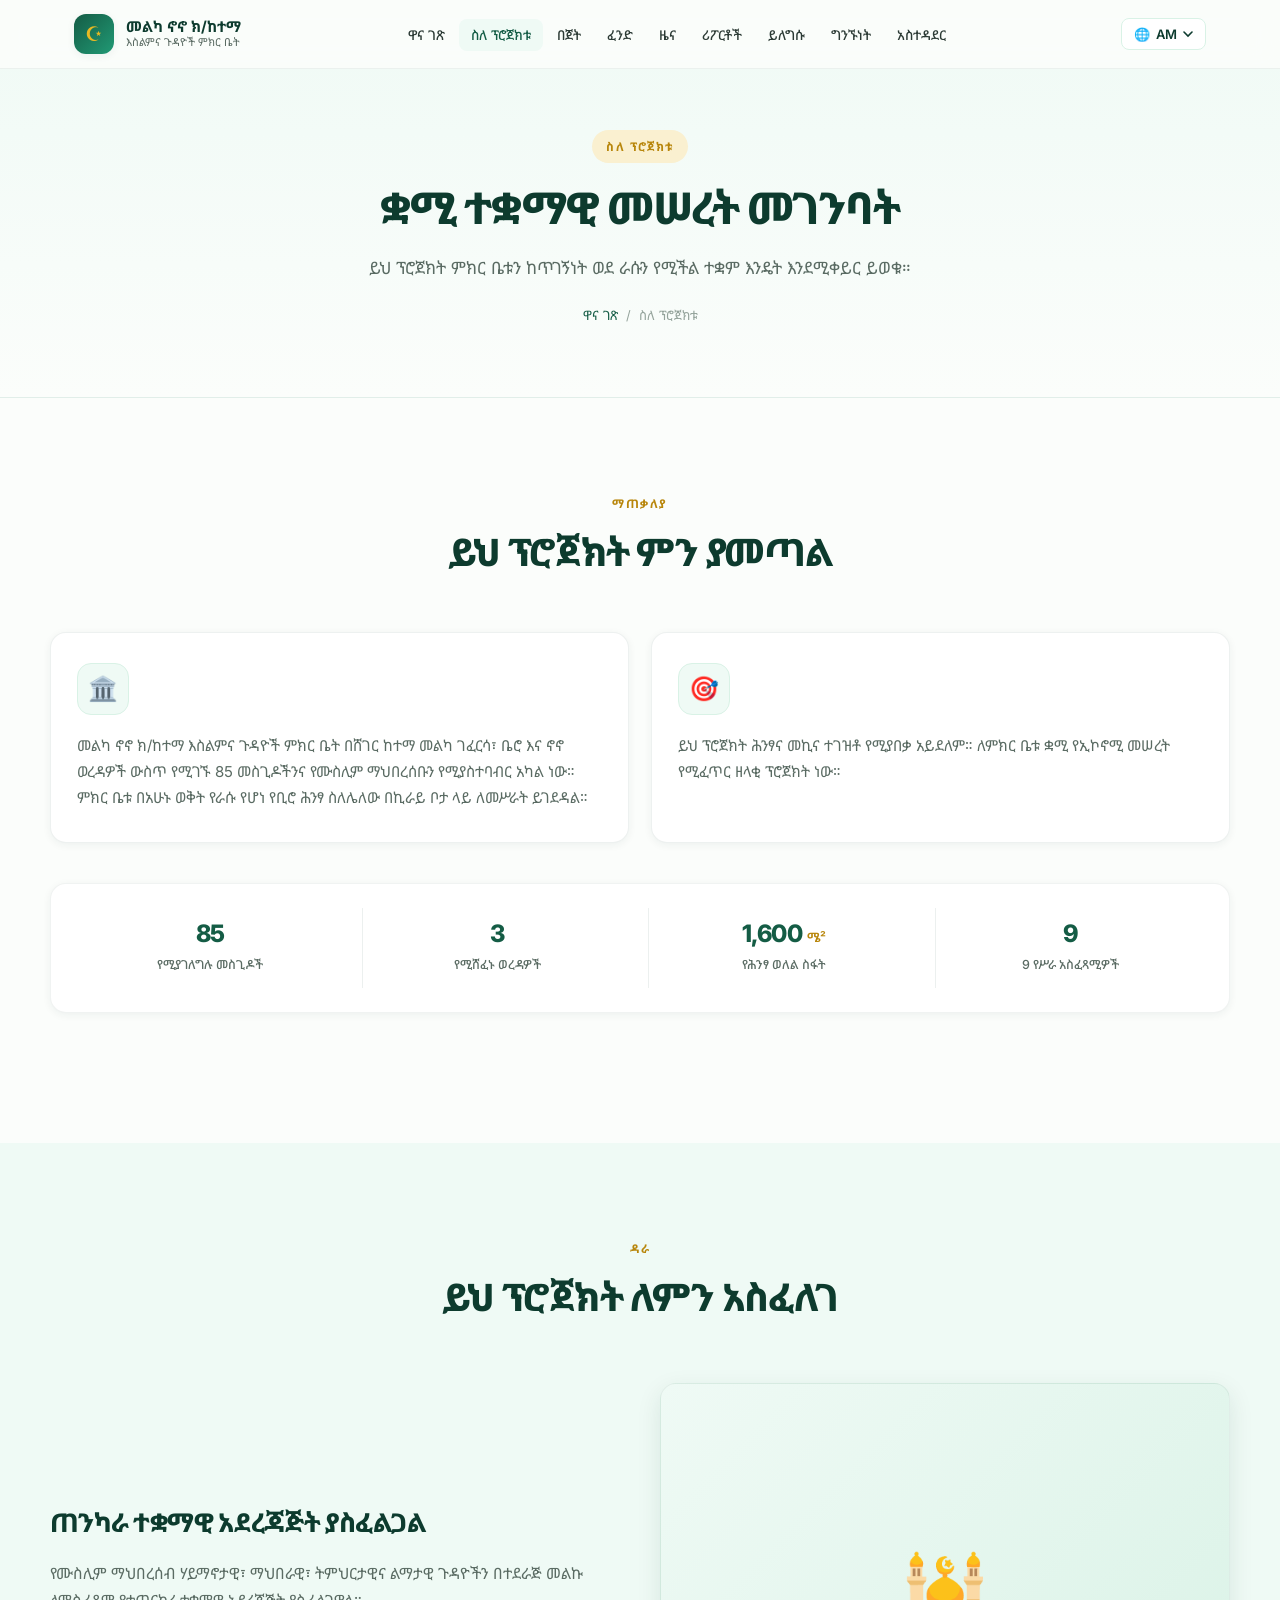
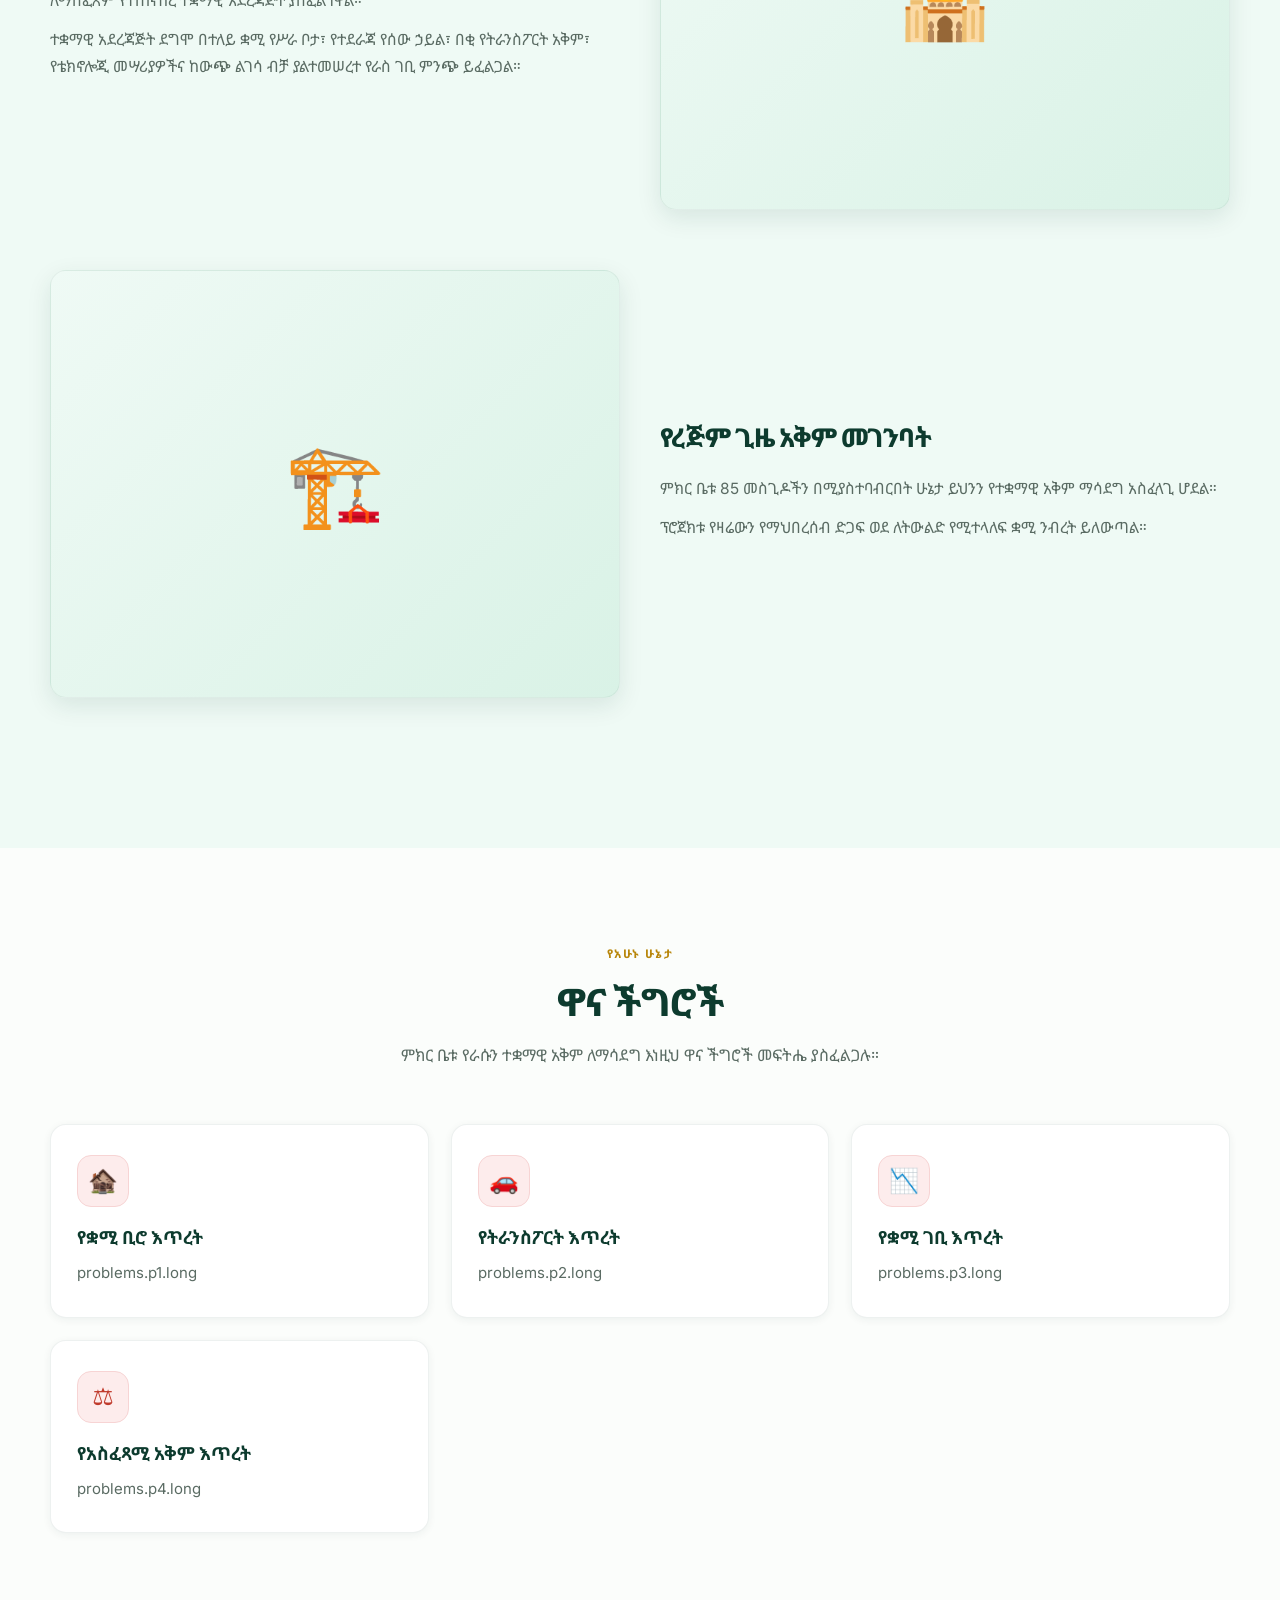
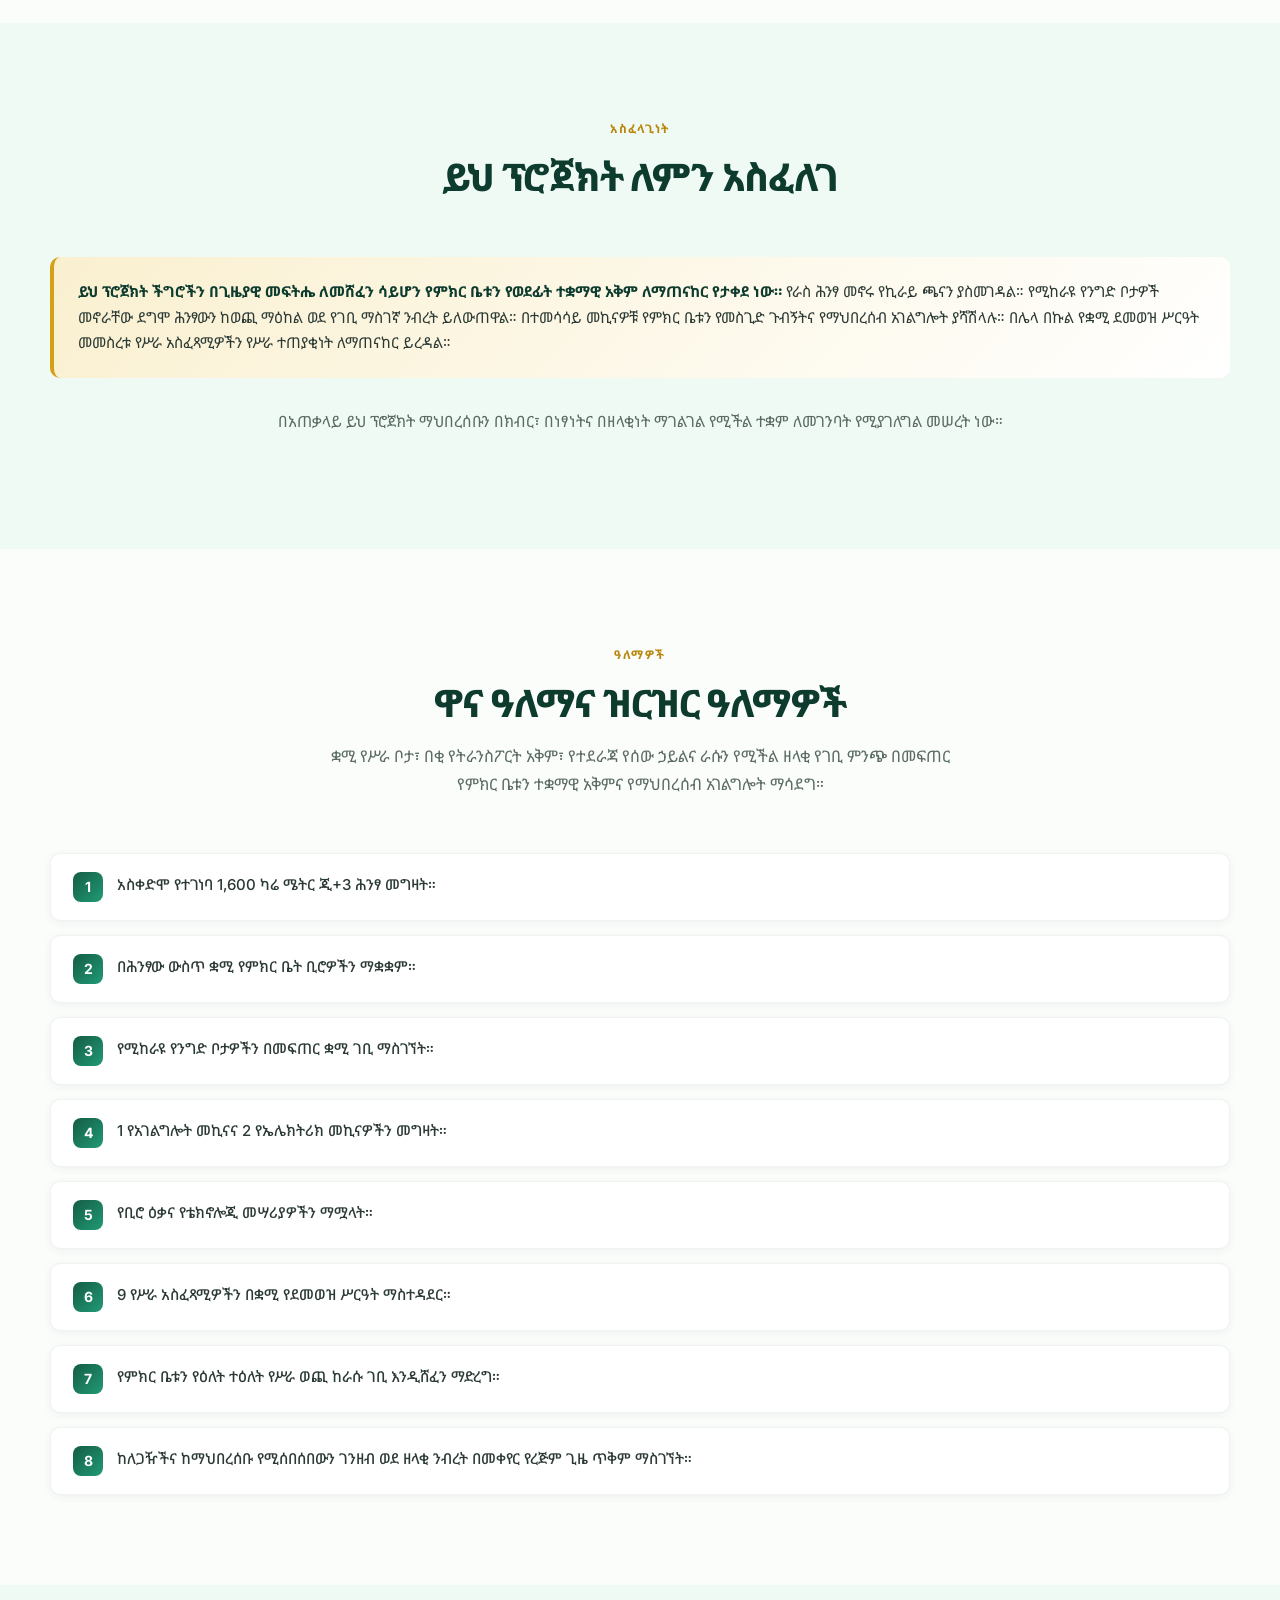
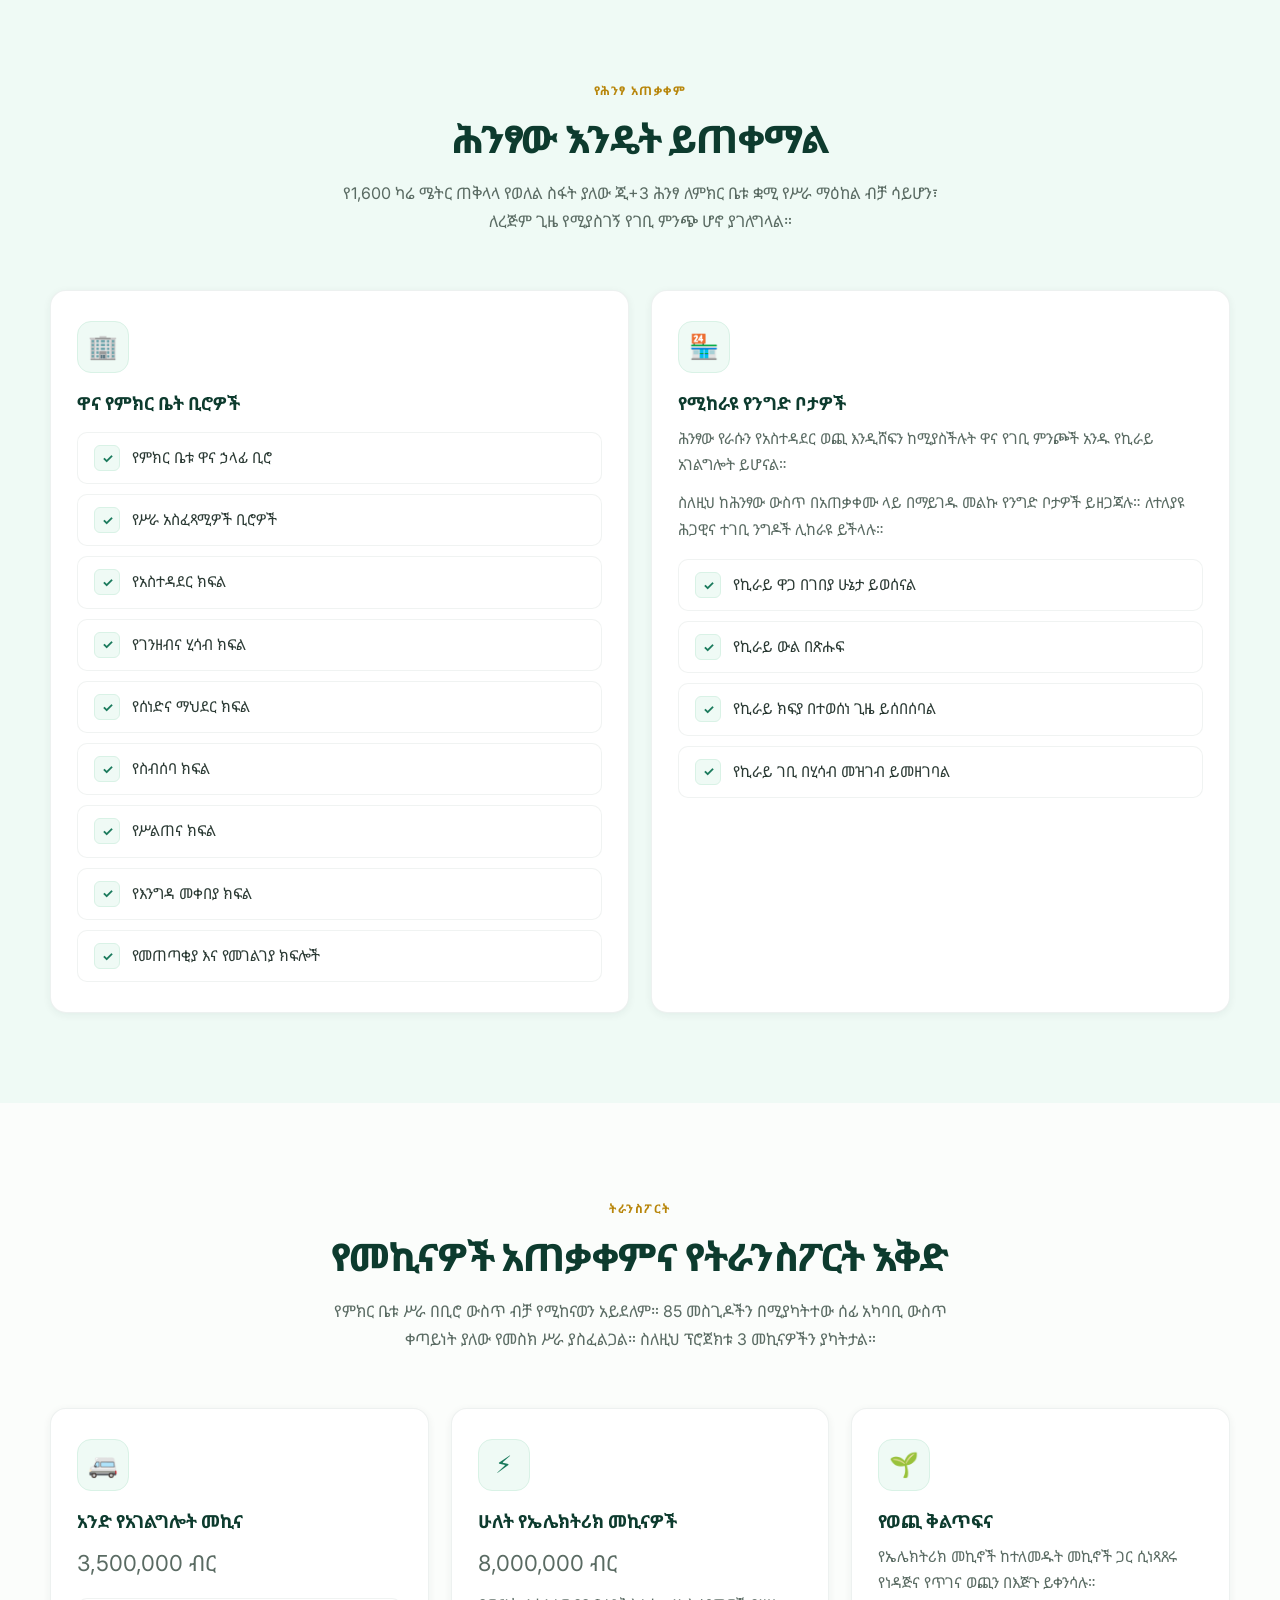
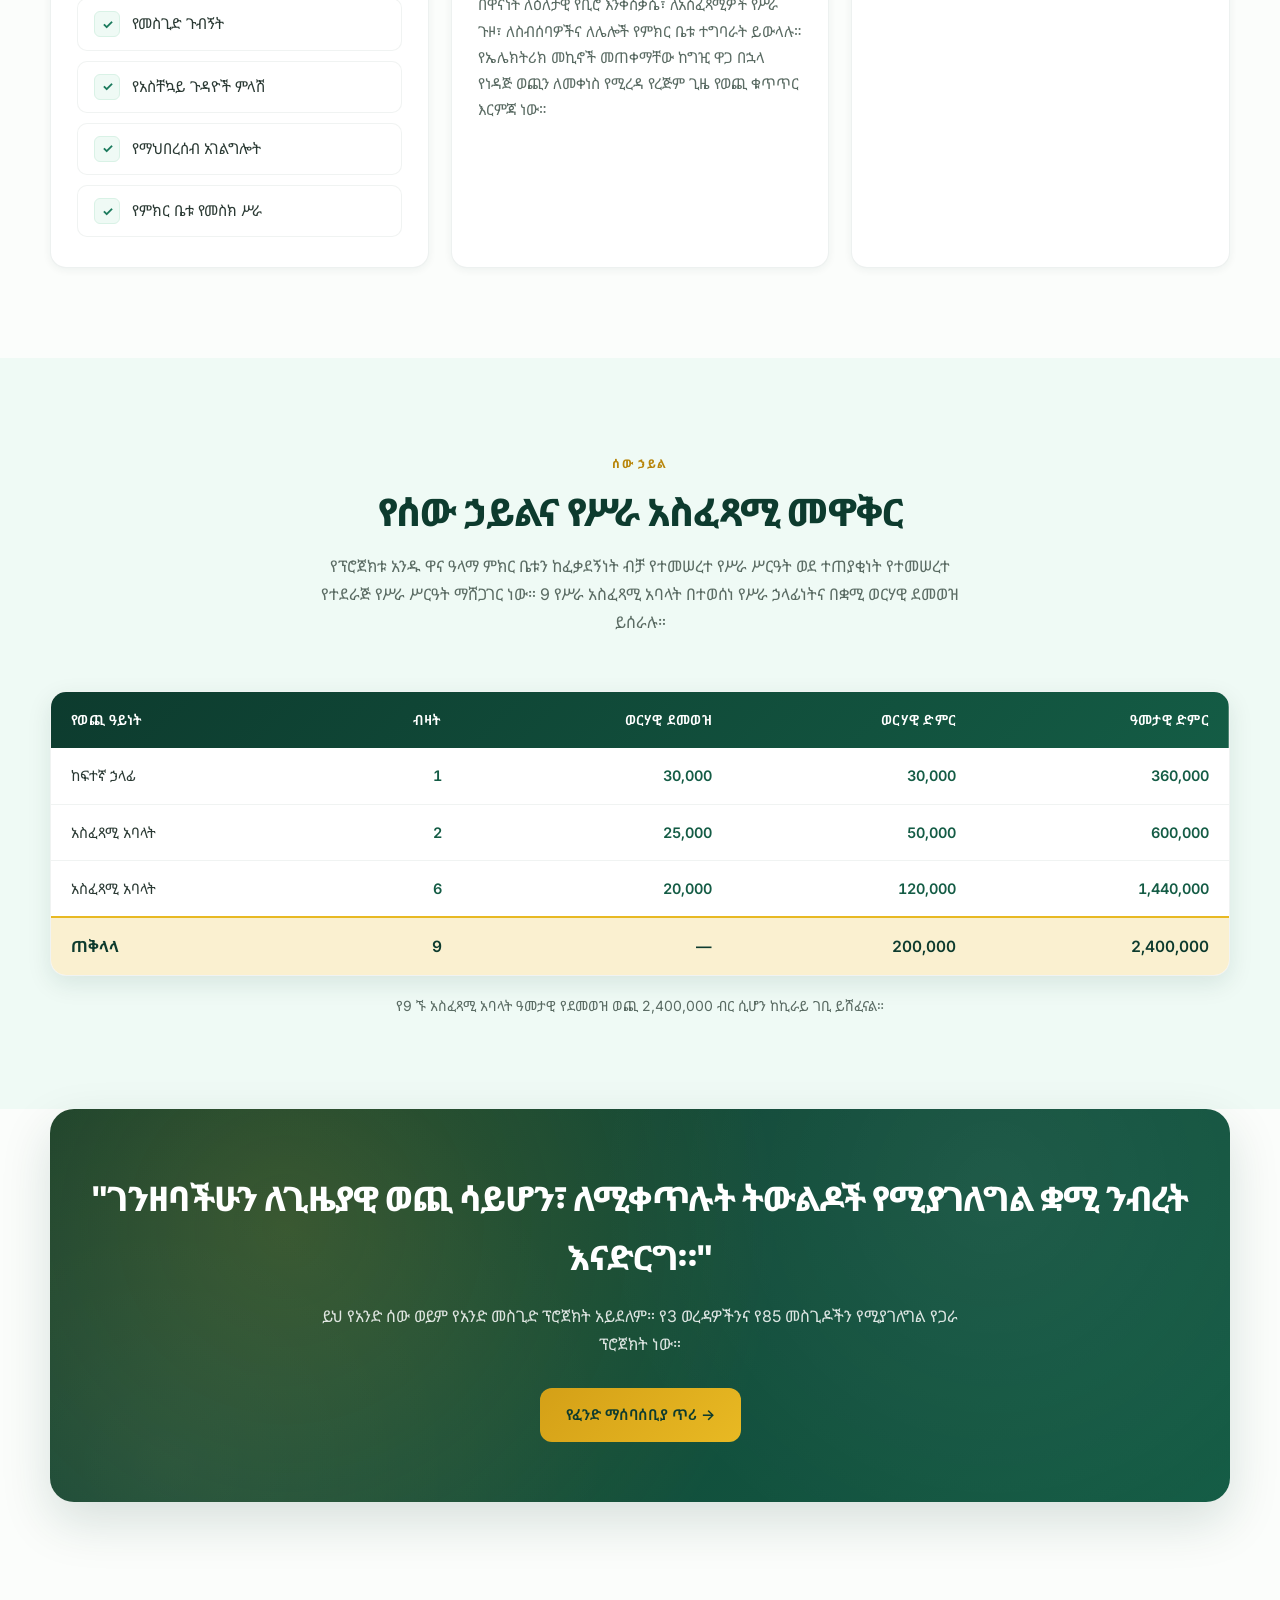
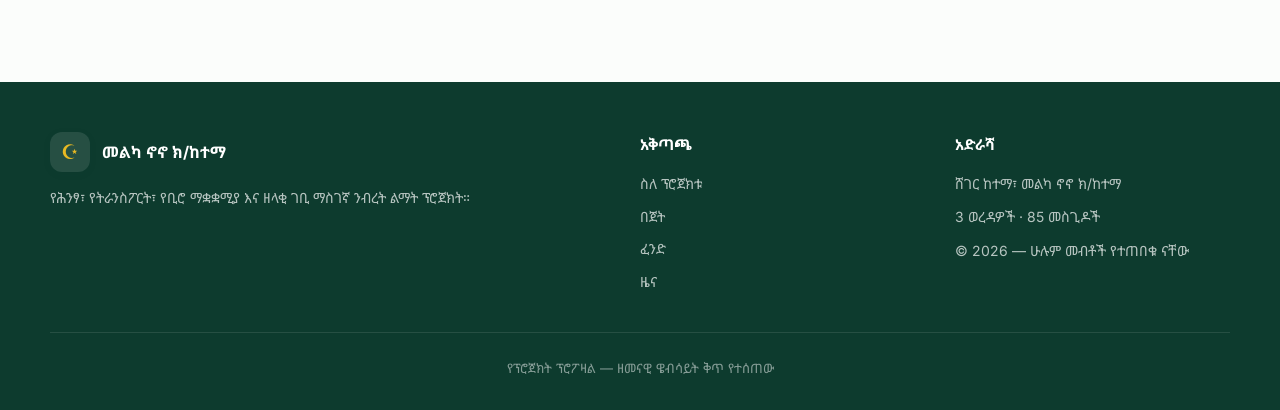
==== about.html @ d6ab15d5 "Add files via upload" ====
<!doctype html>
<html lang="en" dir="ltr">
  <head>
    <meta charset="UTF-8" />
    <meta name="viewport" content="width=device-width, initial-scale=1.0" />
    <title>About — Malka Nono Project</title>
    <meta
      name="description"
      content="About the Malka Nono Islamic Affairs Council Property Development Project."
    />
    <link rel="preconnect" href="https://fonts.googleapis.com" />
    <link rel="preconnect" href="https://fonts.gstatic.com" crossorigin />
    <link
      href="https://fonts.googleapis.com/css2?family=Inter:wght@400;500;600;700;800&family=Noto+Sans+Ethiopic:wght@300;400;500;600;700;800&family=Noto+Naskh+Arabic:wght@400;500;600;700&display=swap"
      rel="stylesheet"
    />
    <link rel="stylesheet" href="css/style.css" />
  </head>
  <body>
    <div id="site-nav"></div>

    <!-- ============ PAGE HERO ============ -->
    <header class="page-hero">
      <div class="container">
        <span class="page-tag" data-i18n="about.hero.tag"></span>
        <h1 data-i18n="about.hero.title"></h1>
        <p data-i18n="about.hero.lede"></p>
        <div class="breadcrumb">
          <a href="index.html" data-i18n="nav.home"></a>
          <span>/</span>
          <span data-i18n="nav.about"></span>
        </div>
      </div>
    </header>

    <!-- ============ SUMMARY ============ -->
    <section>
      <div class="container">
        <div class="section-head reveal">
          <span class="section-tag" data-i18n="about.tag"></span>
          <h2 data-i18n="about.summary.title"></h2>
        </div>
        <div class="grid grid-2">
          <div class="card reveal">
            <div class="card-icon">🏛️</div>
            <p data-i18n="about.summary.p1"></p>
          </div>
          <div class="card reveal">
            <div class="card-icon">🎯</div>
            <p data-i18n="about.summary.p2"></p>
          </div>
        </div>

        <div class="stats-strip reveal">
          <div class="item">
            <div class="num">85</div>
            <div class="lbl" data-i18n="hero.stat.mosques"></div>
          </div>
          <div class="item">
            <div class="num">3</div>
            <div class="lbl" data-i18n="hero.stat.districts"></div>
          </div>
          <div class="item">
            <div class="num">1,600 <small data-i18n="unit.sqm"></small></div>
            <div class="lbl" data-i18n="hero.stat.area"></div>
          </div>
          <div class="item">
            <div class="num">9</div>
            <div class="lbl" data-i18n="about.card4.title"></div>
          </div>
        </div>
      </div>
    </section>

    <!-- ============ BACKGROUND ============ -->
    <section style="background: var(--g50)">
      <div class="container">
        <div class="section-head reveal">
          <span class="section-tag" data-i18n="about.background.tag"></span>
          <h2 data-i18n="about.background.title"></h2>
        </div>
        <div class="info-block reveal">
          <div>
            <h3 data-i18n="about.background.h3"></h3>
            <p data-i18n="about.background.p1"></p>
            <p data-i18n="about.background.p2"></p>
          </div>
          <div class="info-visual">🕌</div>
        </div>
        <div class="info-block reveal">
          <div class="info-visual">🏗️</div>
          <div>
            <h3 data-i18n="about.background.h3b"></h3>
            <p data-i18n="about.background.p3"></p>
            <p data-i18n="about.background.p4"></p>
          </div>
        </div>
      </div>
    </section>

    <!-- ============ CURRENT PROBLEMS ============ -->
    <section>
      <div class="container">
        <div class="section-head reveal">
          <span class="section-tag" data-i18n="problems.tag"></span>
          <h2 data-i18n="problems.title"></h2>
          <p data-i18n="problems.lede"></p>
        </div>
        <div class="grid grid-2">
          <div class="card problem reveal">
            <div class="card-icon">🏚️</div>
            <h3 data-i18n="problems.p1.title"></h3>
            <p data-i18n="problems.p1.long"></p>
          </div>
          <div class="card problem reveal">
            <div class="card-icon">🚗</div>
            <h3 data-i18n="problems.p2.title"></h3>
            <p data-i18n="problems.p2.long"></p>
          </div>
          <div class="card problem reveal">
            <div class="card-icon">📉</div>
            <h3 data-i18n="problems.p3.title"></h3>
            <p data-i18n="problems.p3.long"></p>
          </div>
          <div class="card problem reveal">
            <div class="card-icon">⚖️</div>
            <h3 data-i18n="problems.p4.title"></h3>
            <p data-i18n="problems.p4.long"></p>
          </div>
        </div>
      </div>
    </section>

    <!-- ============ IMPORTANCE ============ -->
    <section style="background: var(--g50)">
      <div class="container">
        <div class="section-head reveal">
          <span class="section-tag" data-i18n="about.importance.tag"></span>
          <h2 data-i18n="about.importance.title"></h2>
        </div>
        <div class="callout reveal">
          <strong data-i18n="about.importance.lead"></strong>
          <span data-i18n="about.importance.p1"></span>
        </div>
        <p
          style="
            max-width: 820px;
            margin: 24px auto;
            text-align: center;
            color: var(--ink500);
            font-size: 15.5px;
          "
          class="reveal"
          data-i18n="about.importance.p2"
        ></p>
      </div>
    </section>

    <!-- ============ VISION & OBJECTIVES ============ -->
    <section>
      <div class="container">
        <div class="section-head reveal">
          <span class="section-tag" data-i18n="objectives.tag"></span>
          <h2 data-i18n="about.vision.title"></h2>
          <p data-i18n="about.vision.lede"></p>
        </div>
        <ol class="objectives reveal">
          <li>
            <span class="num">1</span
            ><span class="text" data-i18n="obj.1"></span>
          </li>
          <li>
            <span class="num">2</span
            ><span class="text" data-i18n="obj.2"></span>
          </li>
          <li>
            <span class="num">3</span
            ><span class="text" data-i18n="obj.3"></span>
          </li>
          <li>
            <span class="num">4</span
            ><span class="text" data-i18n="obj.4"></span>
          </li>
          <li>
            <span class="num">5</span
            ><span class="text" data-i18n="obj.5"></span>
          </li>
          <li>
            <span class="num">6</span
            ><span class="text" data-i18n="obj.6"></span>
          </li>
          <li>
            <span class="num">7</span
            ><span class="text" data-i18n="obj.7"></span>
          </li>
          <li>
            <span class="num">8</span
            ><span class="text" data-i18n="obj.8"></span>
          </li>
        </ol>
      </div>
    </section>

    <!-- ============ BUILDING USAGE ============ -->
    <section style="background: var(--g50)">
      <div class="container">
        <div class="section-head reveal">
          <span class="section-tag" data-i18n="about.building.tag"></span>
          <h2 data-i18n="about.building.title"></h2>
          <p data-i18n="about.building.lede"></p>
        </div>
        <div class="grid grid-2">
          <div class="card reveal">
            <div class="card-icon">🏢</div>
            <h3 data-i18n="about.building.offices.title"></h3>
            <ul class="bullet-list">
              <li data-i18n="about.building.offices.i1"></li>
              <li data-i18n="about.building.offices.i2"></li>
              <li data-i18n="about.building.offices.i3"></li>
              <li data-i18n="about.building.offices.i4"></li>
              <li data-i18n="about.building.offices.i5"></li>
              <li data-i18n="about.building.offices.i6"></li>
              <li data-i18n="about.building.offices.i7"></li>
              <li data-i18n="about.building.offices.i8"></li>
              <li data-i18n="about.building.offices.i9"></li>
            </ul>
          </div>
          <div class="card reveal">
            <div class="card-icon">🏪</div>
            <h3 data-i18n="about.building.commercial.title"></h3>
            <p data-i18n="about.building.commercial.p1"></p>
            <p
              style="margin-top: 12px"
              data-i18n="about.building.commercial.p2"
            ></p>
            <ul class="bullet-list">
              <li data-i18n="about.building.commercial.i1"></li>
              <li data-i18n="about.building.commercial.i2"></li>
              <li data-i18n="about.building.commercial.i3"></li>
              <li data-i18n="about.building.commercial.i4"></li>
            </ul>
          </div>
        </div>
      </div>
    </section>

    <!-- ============ TRANSPORT ============ -->
    <section>
      <div class="container">
        <div class="section-head reveal">
          <span class="section-tag" data-i18n="about.transport.tag"></span>
          <h2 data-i18n="about.transport.title"></h2>
          <p data-i18n="about.transport.lede"></p>
        </div>
        <div class="grid grid-3">
          <div class="card reveal">
            <div class="card-icon">🚐</div>
            <h3 data-i18n="about.transport.v1.title"></h3>
            <p class="money" style="font-size: 22px; margin: 10px 0">
              3,500,000 ብር
            </p>
            <ul class="bullet-list">
              <li data-i18n="about.transport.v1.i1"></li>
              <li data-i18n="about.transport.v1.i2"></li>
              <li data-i18n="about.transport.v1.i3"></li>
              <li data-i18n="about.transport.v1.i4"></li>
            </ul>
          </div>
          <div class="card reveal">
            <div class="card-icon">⚡</div>
            <h3 data-i18n="about.transport.v2.title"></h3>
            <p class="money" style="font-size: 22px; margin: 10px 0">
              8,000,000 ብር
            </p>
            <p data-i18n="about.transport.v2.desc"></p>
          </div>
          <div class="card reveal">
            <div class="card-icon">🌱</div>
            <h3 data-i18n="about.transport.v3.title"></h3>
            <p data-i18n="about.transport.v3.desc"></p>
          </div>
        </div>
      </div>
    </section>

    <!-- ============ MANPOWER ============ -->
    <section style="background: var(--g50)">
      <div class="container">
        <div class="section-head reveal">
          <span class="section-tag" data-i18n="about.manpower.tag"></span>
          <h2 data-i18n="about.manpower.title"></h2>
          <p data-i18n="about.manpower.lede"></p>
        </div>
        <div class="table-wrap reveal">
          <table>
            <thead>
              <tr>
                <th data-i18n="budget.th.item"></th>
                <th class="num" data-i18n="about.manpower.th.count"></th>
                <th class="num" data-i18n="about.manpower.th.salary"></th>
                <th class="num" data-i18n="about.manpower.th.monthly"></th>
                <th class="num" data-i18n="about.manpower.th.yearly"></th>
              </tr>
            </thead>
            <tbody>
              <tr>
                <td data-i18n="about.manpower.r1.title"></td>
                <td class="num">1</td>
                <td class="num">30,000</td>
                <td class="num">30,000</td>
                <td class="num">360,000</td>
              </tr>
              <tr>
                <td data-i18n="about.manpower.r2.title"></td>
                <td class="num">2</td>
                <td class="num">25,000</td>
                <td class="num">50,000</td>
                <td class="num">600,000</td>
              </tr>
              <tr>
                <td data-i18n="about.manpower.r3.title"></td>
                <td class="num">6</td>
                <td class="num">20,000</td>
                <td class="num">120,000</td>
                <td class="num">1,440,000</td>
              </tr>
              <tr class="total">
                <td data-i18n="budget.total"></td>
                <td class="num">9</td>
                <td class="num">—</td>
                <td class="num">200,000</td>
                <td class="num">2,400,000</td>
              </tr>
            </tbody>
          </table>
        </div>
        <p
          style="
            text-align: center;
            color: var(--ink500);
            font-size: 14px;
            margin-top: 18px;
          "
          class="reveal"
          data-i18n="about.manpower.note"
        ></p>
      </div>
    </section>

    <!-- ============ CTA ============ -->
    <section style="padding-top: 0">
      <div class="cta-banner reveal">
        <h2 data-i18n="cta.title"></h2>
        <p data-i18n="cta.desc"></p>
        <a href="fundraising.html" class="btn btn-gold" data-i18n="cta.btn"></a>
      </div>
    </section>

    <div id="site-footer"></div>

    <script src="js/translations.js"></script>
    <script src="js/i18n.js"></script>
    <script src="js/layout.js"></script>
    <script src="js/main.js"></script>
  </body>
</html>
---- css/style.css ----
/* ============ VARIABLES ============ */
:root{
  --g900:#0d3b2e;--g700:#145c45;--g600:#1a7a5c;--g500:#219a75;
  --g100:#d9f2e6;--g50:#effaf5;
  --gd600:#b8860b;--gd500:#d4a017;--gd400:#e8b923;--gd100:#faf0d0;
  --ink900:#0f1e18;--ink700:#2b3a34;--ink500:#5a6b63;--ink300:#94a39b;
  --paper:#fbfdfb;--white:#fff;
  --r:16px;--rs:10px;
  --sh-sm:0 2px 8px rgba(13,59,46,.06);
  --sh:0 8px 24px rgba(13,59,46,.10);
  --sh-lg:0 20px 50px rgba(13,59,46,.15);
  --maxw:1180px;
  --tr:.3s cubic-bezier(.4,0,.2,1);
}
*{box-sizing:border-box;margin:0;padding:0}
html{scroll-behavior:smooth}
body{
  font-family:'Inter','Noto Sans Ethiopic','Noto Naskh Arabic',system-ui,sans-serif;
  background:var(--paper);color:var(--ink900);
  line-height:1.75;font-size:16px;-webkit-font-smoothing:antialiased;
  overflow-x:hidden;
}
[dir="rtl"] body{font-family:'Noto Naskh Arabic','Inter',system-ui,sans-serif}

/* i18n loading — hide body until translation applied */
body[data-i18n-loading="true"]{visibility:hidden}

/* ============ NAV ============ */
.nav{
  position:fixed;top:0;left:0;right:0;z-index:100;
  background:rgba(251,253,251,.9);backdrop-filter:blur(14px);
  -webkit-backdrop-filter:blur(14px);
  border-bottom:1px solid rgba(13,59,46,.06);transition:var(--tr);
}
.nav.scrolled{box-shadow:var(--sh-sm)}
.nav-inner{
  max-width:var(--maxw);margin:0 auto;padding:14px 24px;
  display:flex;align-items:center;justify-content:space-between;gap:20px;
}
.brand{
  display:flex;align-items:center;gap:12px;font-weight:700;
  color:var(--g900);font-size:15px;text-decoration:none;
}
.brand-mark{
  width:40px;height:40px;background:linear-gradient(135deg,var(--g700),var(--g500));
  border-radius:12px;display:grid;place-items:center;color:var(--gd400);
  font-size:20px;box-shadow:var(--sh-sm);flex-shrink:0;
}
.brand-text{display:flex;flex-direction:column;line-height:1.2}
.brand-text small{font-weight:400;font-size:11px;color:var(--ink500)}

.nav-links{display:flex;gap:2px;list-style:none;align-items:center}
.nav-links a{
  color:var(--ink700);text-decoration:none;font-size:13.5px;font-weight:500;
  padding:8px 12px;border-radius:8px;transition:all .2s;white-space:nowrap;
}
.nav-links a:hover,.nav-links a.active{background:var(--g50);color:var(--g700)}

/* Language switcher */
.lang-switcher{position:relative;margin-left:8px}
.lang-btn{
  display:flex;align-items:center;gap:6px;background:var(--white);
  border:1px solid var(--g100);border-radius:8px;padding:7px 12px;
  cursor:pointer;font-family:inherit;font-size:13px;font-weight:600;
  color:var(--g900);transition:all .2s;
}
.lang-btn:hover{border-color:var(--g500);color:var(--g700)}
.lang-dropdown{
  position:absolute;top:calc(100% + 8px);right:0;background:var(--white);
  border:1px solid var(--g100);border-radius:12px;box-shadow:var(--sh);
  min-width:160px;padding:6px;opacity:0;visibility:hidden;transform:translateY(-8px);
  transition:all .2s;z-index:50;
}
[dir="rtl"] .lang-dropdown{right:auto;left:0}
.lang-switcher.open .lang-dropdown{opacity:1;visibility:visible;transform:none}
.lang-option{
  display:flex;align-items:center;gap:10px;width:100%;background:none;
  border:none;padding:10px 12px;border-radius:8px;cursor:pointer;
  font-family:inherit;font-size:14px;color:var(--ink700);text-align:start;
  transition:all .15s;
}
.lang-option:hover{background:var(--g50);color:var(--g700)}
.lang-option.active{background:var(--g100);color:var(--g900);font-weight:600}
.lang-flag{font-size:18px}

.menu-toggle{
  display:none;background:none;border:1px solid rgba(13,59,46,.15);
  border-radius:8px;padding:8px 10px;cursor:pointer;color:var(--g900);
}
.menu-toggle span{display:block;width:20px;height:2px;background:currentColor;margin:4px 0;border-radius:2px;transition:.3s}

/* ============ HERO ============ */
.hero{
  position:relative;padding:140px 24px 100px;
  background:
    radial-gradient(circle at 15% 20%,rgba(33,154,117,.18),transparent 45%),
    radial-gradient(circle at 85% 80%,rgba(212,160,23,.15),transparent 45%),
    linear-gradient(180deg,var(--g50) 0%,var(--paper) 100%);
  overflow:hidden;
}
.hero::before{
  content:'';position:absolute;inset:0;
  background-image:linear-gradient(rgba(13,59,46,.035) 1px,transparent 1px),linear-gradient(90deg,rgba(13,59,46,.035) 1px,transparent 1px);
  background-size:48px 48px;
  mask-image:radial-gradient(circle at 50% 50%,black 40%,transparent 80%);
  -webkit-mask-image:radial-gradient(circle at 50% 50%,black 40%,transparent 80%);
  pointer-events:none;
}
.hero-inner{max-width:var(--maxw);margin:0 auto;position:relative;text-align:center}
.eyebrow{
  display:inline-flex;align-items:center;gap:8px;background:var(--white);
  border:1px solid var(--g100);color:var(--g700);font-size:13px;font-weight:600;
  padding:8px 16px;border-radius:999px;margin-bottom:26px;box-shadow:var(--sh-sm);
}
.eyebrow::before{content:'';width:8px;height:8px;border-radius:50%;background:var(--gd500);box-shadow:0 0 0 4px var(--gd100)}
.hero h1{
  font-size:clamp(30px,5vw,52px);line-height:1.25;font-weight:800;
  color:var(--g900);letter-spacing:-.02em;max-width:900px;margin:0 auto 22px;
}
.hero h1 .accent{
  background:linear-gradient(120deg,var(--g600),var(--gd500));
  -webkit-background-clip:text;background-clip:text;-webkit-text-fill-color:transparent;
}
.hero p.lede{font-size:clamp(16px,2vw,19px);color:var(--ink500);max-width:720px;margin:0 auto 40px}
.hero-cta{display:flex;gap:14px;justify-content:center;flex-wrap:wrap;margin-bottom:60px}

/* ============ BUTTONS ============ */
.btn{
  display:inline-flex;align-items:center;gap:10px;padding:14px 26px;
  border-radius:12px;font-weight:600;font-size:15px;text-decoration:none;
  border:none;cursor:pointer;transition:all .25s;font-family:inherit;
}
.btn-primary{
  background:linear-gradient(135deg,var(--g700),var(--g500));color:var(--white);
  box-shadow:0 10px 24px rgba(26,122,92,.3);
}
.btn-primary:hover{transform:translateY(-2px);box-shadow:0 14px 30px rgba(26,122,92,.4)}
.btn-ghost{background:var(--white);color:var(--g900);border:1px solid var(--g100)}
.btn-ghost:hover{border-color:var(--g500);color:var(--g700);transform:translateY(-2px)}
.btn-gold{background:linear-gradient(135deg,var(--gd500),var(--gd400));color:var(--g900)}
.btn-gold:hover{transform:translateY(-2px);box-shadow:0 14px 30px rgba(212,160,23,.4)}

/* ============ HERO STATS ============ */
.hero-stats{display:grid;grid-template-columns:repeat(auto-fit,minmax(180px,1fr));gap:16px;max-width:900px;margin:0 auto}
.stat{
  background:var(--white);padding:24px 20px;border-radius:var(--r);
  box-shadow:var(--sh);border:1px solid rgba(13,59,46,.05);
  text-align:center;transition:transform .3s;
}
.stat:hover{transform:translateY(-4px)}
.stat-num{font-size:26px;font-weight:800;color:var(--g700);letter-spacing:-.02em;line-height:1.2}
.stat-num small{font-size:15px;font-weight:600;color:var(--gd600)}
.stat-label{font-size:13px;color:var(--ink500);margin-top:6px;font-weight:500}

/* ============ SECTIONS ============ */
section{padding:90px 24px}
.container{max-width:var(--maxw);margin:0 auto}
.section-head{text-align:center;margin-bottom:55px}
.section-tag{
  display:inline-block;font-size:12px;font-weight:700;letter-spacing:.12em;
  text-transform:uppercase;color:var(--gd600);margin-bottom:14px;
}
.section-head h2{
  font-size:clamp(26px,3.5vw,38px);font-weight:800;color:var(--g900);
  letter-spacing:-.02em;line-height:1.3;margin-bottom:14px;
}
.section-head p{color:var(--ink500);max-width:640px;margin:0 auto;font-size:16px}

/* ============ GRID + CARDS ============ */
.grid{display:grid;gap:22px}
.grid-2{grid-template-columns:repeat(auto-fit,minmax(300px,1fr))}
.grid-3{grid-template-columns:repeat(auto-fit,minmax(260px,1fr))}
.grid-4{grid-template-columns:repeat(auto-fit,minmax(220px,1fr))}
.card{
  background:var(--white);border:1px solid rgba(13,59,46,.07);
  border-radius:var(--r);padding:30px 26px;box-shadow:var(--sh-sm);
  transition:all var(--tr);
}
.card:hover{transform:translateY(-4px);box-shadow:var(--sh);border-color:var(--g100)}
.card-icon{
  width:52px;height:52px;border-radius:14px;background:var(--g50);
  color:var(--g600);display:grid;place-items:center;font-size:24px;
  margin-bottom:18px;border:1px solid var(--g100);
}
.card h3{font-size:18px;font-weight:700;color:var(--g900);margin-bottom:10px;line-height:1.4}
.card p{color:var(--ink500);font-size:15px}
.card.problem .card-icon{background:#fdecec;color:#c0392b;border-color:#f7d4d4}

/* ============ OBJECTIVES ============ */
.objectives{list-style:none;display:grid;gap:14px}
.objectives li{
  display:flex;gap:14px;align-items:flex-start;background:var(--white);
  padding:18px 22px;border-radius:var(--rs);border:1px solid rgba(13,59,46,.06);
  box-shadow:var(--sh-sm);transition:all .2s;
}
.objectives li:hover{border-color:var(--g100);transform:translateX(4px)}
[dir="rtl"] .objectives li:hover{transform:translateX(-4px)}
.objectives li .num{
  flex-shrink:0;width:30px;height:30px;border-radius:8px;
  background:linear-gradient(135deg,var(--g700),var(--g500));color:var(--white);
  display:grid;place-items:center;font-weight:700;font-size:14px;
}
.objectives li .text{color:var(--ink700);font-size:15px;font-weight:500}

/* ============ TABLES ============ */
.table-wrap{
  background:var(--white);border-radius:var(--r);box-shadow:var(--sh);
  border:1px solid rgba(13,59,46,.06);overflow:hidden;overflow-x:auto;
}
table{width:100%;border-collapse:collapse;min-width:520px}
thead{background:linear-gradient(135deg,var(--g900),var(--g700))}
thead th{color:var(--white);font-weight:600;font-size:14px;text-align:start;padding:16px 20px;letter-spacing:.02em}
tbody td{padding:15px 20px;border-bottom:1px solid rgba(13,59,46,.06);color:var(--ink700);font-size:14.5px}
tbody tr:last-child td{border-bottom:none}
tbody tr:hover{background:var(--g50)}
tbody tr.total{background:var(--gd100);font-weight:700}
tbody tr.total td{color:var(--g900);font-size:15.5px;border-top:2px solid var(--gd400)}
td.num{font-variant-numeric:tabular-nums;font-weight:600;color:var(--g700);text-align:end}
thead th.num{text-align:end}

/* ============ TIERS ============ */
.tiers{display:grid;gap:22px;grid-template-columns:repeat(auto-fit,minmax(240px,1fr))}
.tier{
  background:var(--white);border-radius:var(--r);padding:30px 24px;
  border:1px solid rgba(13,59,46,.08);box-shadow:var(--sh-sm);
  position:relative;overflow:hidden;transition:all var(--tr);
}
.tier:hover{transform:translateY(-6px);box-shadow:var(--sh-lg)}
.tier::before{content:'';position:absolute;top:0;left:0;right:0;height:5px;background:linear-gradient(90deg,var(--g600),var(--gd500))}
.tier-badge{
  display:inline-block;font-size:11px;font-weight:700;letter-spacing:.08em;
  padding:5px 12px;border-radius:999px;background:var(--g50);
  color:var(--g700);margin-bottom:14px;border:1px solid var(--g100);
}
.tier h3{font-size:17px;font-weight:700;color:var(--g900);margin-bottom:10px}
.tier .goal{font-size:24px;font-weight:800;color:var(--gd600);letter-spacing:-.02em;margin:12px 0;line-height:1.2}
.tier p{font-size:14px;color:var(--ink500)}

/* ============ TIMELINE ============ */
.timeline{position:relative;padding-inline-start:40px;max-width:820px;margin:0 auto}
.timeline::before{
  content:'';position:absolute;inset-inline-start:12px;top:8px;bottom:8px;width:3px;
  background:linear-gradient(180deg,var(--g500),var(--gd400));border-radius:2px;
}
.tl-item{position:relative;padding:0 0 30px 0}
.tl-item::before{
  content:'';position:absolute;inset-inline-start:-33px;top:6px;width:15px;height:15px;
  border-radius:50%;background:var(--white);border:3px solid var(--g600);
  box-shadow:0 0 0 4px var(--g50);
}
.tl-item h4{font-size:16px;font-weight:700;color:var(--g900);margin-bottom:4px}
.tl-item .when{
  display:inline-block;font-size:12px;font-weight:600;color:var(--gd600);
  background:var(--gd100);padding:3px 10px;border-radius:6px;margin-bottom:6px;
}
.tl-item p{font-size:14.5px;color:var(--ink500)}

/* ============ CYCLE ============ */
.cycle{display:grid;grid-template-columns:repeat(auto-fit,minmax(150px,1fr));gap:14px;margin-top:30px}
.cycle-step{
  background:var(--white);border-radius:var(--rs);padding:22px 16px;text-align:center;
  border:1px solid rgba(13,59,46,.07);box-shadow:var(--sh-sm);
  position:relative;transition:all .3s;
}
.cycle-step:hover{border-color:var(--gd400);transform:translateY(-3px)}
.cycle-step .ci{
  width:44px;height:44px;margin:0 auto 12px;border-radius:12px;
  background:linear-gradient(135deg,var(--g600),var(--g500));color:var(--white);
  display:grid;place-items:center;font-size:20px;
}
.cycle-step h5{font-size:13.5px;font-weight:700;color:var(--g900);margin-bottom:4px}
.cycle-step p{font-size:12.5px;color:var(--ink500)}

/* ============ CTA BANNER ============ */
.cta-banner{
  background:radial-gradient(circle at 20% 30%,rgba(212,160,23,.2),transparent 50%),linear-gradient(135deg,var(--g900),var(--g700));
  color:var(--white);border-radius:24px;padding:60px 40px;text-align:center;
  box-shadow:var(--sh-lg);position:relative;overflow:hidden;margin:0 auto;max-width:var(--maxw);
}
.cta-banner::before{
  content:'';position:absolute;inset:0;
  background-image:radial-gradient(circle at 80% 20%,rgba(255,255,255,.06),transparent 40%),radial-gradient(circle at 10% 90%,rgba(255,255,255,.05),transparent 40%);
  pointer-events:none;
}
.cta-banner h2{font-size:clamp(24px,3vw,34px);font-weight:800;margin-bottom:14px;position:relative;letter-spacing:-.02em}
.cta-banner p{color:rgba(255,255,255,.85);max-width:640px;margin:0 auto 30px;font-size:16px;position:relative}
.cta-banner .btn{position:relative}

/* ============ FOOTER ============ */
footer{background:var(--g900);color:rgba(255,255,255,.75);padding:50px 24px 30px;margin-top:90px}
.footer-inner{
  max-width:var(--maxw);margin:0 auto;display:grid;
  grid-template-columns:2fr 1fr 1fr;gap:40px;padding-bottom:30px;
  border-bottom:1px solid rgba(255,255,255,.1);
}
.footer-inner h4{color:var(--white);font-size:15px;font-weight:700;margin-bottom:14px}
.footer-inner p,.footer-inner a{
  color:rgba(255,255,255,.7);font-size:14px;text-decoration:none;
  display:block;margin-bottom:8px;transition:color .2s;
}
.footer-inner a:hover{color:var(--gd400)}
.footer-brand{display:flex;align-items:center;gap:12px;color:var(--white);font-weight:700;margin-bottom:14px;font-size:16px}
.footer-brand .brand-mark{background:rgba(255,255,255,.1)}
.footer-bottom{max-width:var(--maxw);margin:0 auto;padding-top:24px;text-align:center;font-size:13px;color:rgba(255,255,255,.5)}

/* ============ FORMS ============ */
.form-group{margin-bottom:20px}
.form-label{display:block;font-size:14px;font-weight:600;color:var(--g900);margin-bottom:8px}
.form-input,.form-textarea,.form-select{
  width:100%;padding:12px 16px;border:1px solid rgba(13,59,46,.15);
  border-radius:10px;font-family:inherit;font-size:15px;background:var(--white);
  color:var(--ink900);transition:all .2s;
}
.form-input:focus,.form-textarea:focus,.form-select:focus{
  outline:none;border-color:var(--g500);box-shadow:0 0 0 4px var(--g50);
}
.form-textarea{min-height:140px;resize:vertical}

/* ============ UTILITIES ============ */
.text-center{text-align:center}
.mt-2{margin-top:2rem}
.mt-3{margin-top:3rem}
.reveal{opacity:0;transform:translateY(24px);transition:opacity .7s ease,transform .7s ease}
.reveal.visible{opacity:1;transform:none}

/* ============ RESPONSIVE ============ */
@media(max-width:960px){
  .nav-links{
    display:none;position:absolute;top:100%;left:0;right:0;background:var(--white);
    flex-direction:column;padding:14px;border-bottom:1px solid rgba(13,59,46,.08);
    box-shadow:var(--sh);gap:2px;align-items:stretch;
  }
  .nav-links.open{display:flex}
  .nav-links a{width:100%;padding:12px 16px}
  .menu-toggle{display:block}
  .footer-inner{grid-template-columns:1fr;gap:30px}
  section{padding:65px 20px}
  .hero{padding:120px 20px 70px}
  .cta-banner{padding:45px 24px;border-radius:18px}
  .lang-switcher{margin-left:auto}
}
/* ============ PAGE HERO (inner pages) ============ */
.page-hero{
  padding:130px 24px 70px;
  background:linear-gradient(180deg,var(--g50),var(--paper));
  border-bottom:1px solid rgba(13,59,46,.06);
  text-align:center;
}
.page-hero .container{max-width:900px}
.page-hero .page-tag{
  display:inline-block;font-size:12px;font-weight:700;letter-spacing:.12em;
  text-transform:uppercase;color:var(--gd600);background:var(--gd100);
  padding:6px 14px;border-radius:999px;margin-bottom:18px;
}
.page-hero h1{
  font-size:clamp(28px,4vw,44px);font-weight:800;color:var(--g900);
  letter-spacing:-.02em;line-height:1.25;margin-bottom:18px;
}
.page-hero p{color:var(--ink500);font-size:17px;max-width:720px;margin:0 auto}
.breadcrumb{
  display:flex;gap:8px;align-items:center;justify-content:center;
  font-size:13px;color:var(--ink500);margin-top:20px;
}
.breadcrumb a{color:var(--g700);text-decoration:none}
.breadcrumb a:hover{color:var(--gd600)}
.breadcrumb span{color:var(--ink300)}

/* ============ INFO BLOCK (alternating image+text) ============ */
.info-block{
  display:grid;grid-template-columns:1fr 1fr;gap:40px;
  align-items:center;margin:60px 0;
}
.info-block h3{font-size:26px;font-weight:800;color:var(--g900);margin-bottom:14px;letter-spacing:-.02em}
.info-block p{color:var(--ink500);margin-bottom:12px;font-size:15.5px}
.info-visual{
  aspect-ratio:4/3;
  background:linear-gradient(135deg,var(--g50),var(--g100));
  border-radius:var(--r);display:grid;place-items:center;font-size:80px;
  border:1px solid rgba(13,59,46,.06);box-shadow:var(--sh);
}
@media(max-width:860px){.info-block{grid-template-columns:1fr;gap:24px}}

/* ============ BULLET LIST ============ */
.bullet-list{list-style:none;display:grid;gap:10px;margin-top:16px}
.bullet-list li{
  display:flex;align-items:flex-start;gap:12px;padding:12px 16px;
  background:var(--white);border:1px solid rgba(13,59,46,.06);
  border-radius:var(--rs);font-size:15px;color:var(--ink700);transition:all .2s;
}
.bullet-list li:hover{border-color:var(--g100);transform:translateX(4px)}
[dir="rtl"] .bullet-list li:hover{transform:translateX(-4px)}
.bullet-list li::before{
  content:'✓';flex-shrink:0;width:24px;height:24px;border-radius:6px;
  background:var(--g50);color:var(--g600);display:grid;place-items:center;
  font-weight:700;font-size:13px;border:1px solid var(--g100);
}

/* ============ STATS STRIP ============ */
.stats-strip{
  display:grid;grid-template-columns:repeat(auto-fit,minmax(160px,1fr));gap:16px;
  margin:40px 0;padding:24px;background:var(--white);border-radius:var(--r);
  box-shadow:var(--sh-sm);border:1px solid rgba(13,59,46,.06);
}
.stats-strip .item{text-align:center;padding:12px}
.stats-strip .item + .item{border-inline-start:1px solid rgba(13,59,46,.08)}
.stats-strip .num{font-size:24px;font-weight:800;color:var(--g700);letter-spacing:-.02em;line-height:1.2}
.stats-strip .num small{font-size:13px;font-weight:600;color:var(--gd600)}
.stats-strip .lbl{font-size:12.5px;color:var(--ink500);margin-top:6px;font-weight:500}
@media(max-width:640px){
  .stats-strip .item + .item{border-inline-start:none;border-top:1px solid rgba(13,59,46,.08)}
}

/* ============ CALLOUT ============ */
.callout{
  background:linear-gradient(135deg,var(--gd100),var(--white));
  border-inline-start:4px solid var(--gd500);border-radius:var(--rs);
  padding:22px 24px;margin:30px 0;color:var(--ink700);font-size:15px;line-height:1.7;
}
.callout strong{color:var(--g900)}

/* ============ PROCESS STEPS ============ */
.process{display:grid;gap:14px;counter-reset:step}
.process-item{
  display:flex;gap:16px;align-items:flex-start;
  background:var(--white);padding:18px 22px;border-radius:var(--rs);
  border:1px solid rgba(13,59,46,.06);box-shadow:var(--sh-sm);
}
.process-item::before{
  counter-increment:step;content:counter(step);
  flex-shrink:0;width:32px;height:32px;border-radius:8px;
  background:linear-gradient(135deg,var(--g700),var(--g500));
  color:var(--white);display:grid;place-items:center;
  font-weight:700;font-size:14px;
}
.process-item .pt{color:var(--ink700);font-size:15px;font-weight:500}
/* ============ BANK / PAYMENT CARDS ============ */
.bank-grid{display:grid;gap:20px;grid-template-columns:repeat(auto-fit,minmax(280px,1fr))}
.bank-card{
  background:var(--white);border:1px solid rgba(13,59,46,.08);
  border-radius:var(--r);padding:26px 24px;box-shadow:var(--sh-sm);
  transition:all var(--tr);position:relative;overflow:hidden;
}
.bank-card:hover{transform:translateY(-4px);box-shadow:var(--sh);border-color:var(--g100)}
.bank-card::before{
  content:'';position:absolute;top:0;left:0;right:0;height:4px;
  background:linear-gradient(90deg,var(--g600),var(--gd500));
}
.bank-head{display:flex;align-items:center;gap:12px;margin-bottom:18px}
.bank-logo{
  width:44px;height:44px;border-radius:10px;display:grid;place-items:center;
  font-size:20px;font-weight:800;color:var(--white);flex-shrink:0;
}
.bank-logo.cbe{background:linear-gradient(135deg,#5a2d82,#7e44a8)}
.bank-logo.awash{background:linear-gradient(135deg,#c8102e,#e63946)}
.bank-logo.dashen{background:linear-gradient(135deg,#0a4d8c,#1e6fbf)}
.bank-logo.telebirr{background:linear-gradient(135deg,#00a651,#00c853)}
.bank-logo.cbe-birr{background:linear-gradient(135deg,#6a1b9a,#8e24aa)}
.bank-name{font-size:16px;font-weight:700;color:var(--g900)}
.bank-name small{display:block;font-size:12px;font-weight:500;color:var(--ink500);margin-top:2px}
.bank-row{
  display:flex;justify-content:space-between;align-items:center;
  padding:10px 0;border-bottom:1px dashed rgba(13,59,46,.1);font-size:14px;
}
.bank-row:last-of-type{border-bottom:none;margin-bottom:14px}
.bank-row .label{color:var(--ink500);font-weight:500}
.bank-row .value{
  color:var(--g900);font-weight:700;font-variant-numeric:tabular-nums;
  font-family:'Inter',ui-monospace,monospace;letter-spacing:.02em;
}
.copy-btn{
  display:inline-flex;align-items:center;gap:6px;background:var(--g50);
  color:var(--g700);border:1px solid var(--g100);border-radius:8px;
  padding:6px 12px;font-size:12px;font-weight:600;cursor:pointer;
  font-family:inherit;transition:all .2s;
}
.copy-btn:hover{background:var(--g100);color:var(--g900)}
.copy-btn.copied{background:var(--gd100);color:var(--gd600);border-color:var(--gd400)}

/* ============ AMOUNT OPTIONS ============ */
.amount-options{display:grid;grid-template-columns:repeat(auto-fit,minmax(140px,1fr));gap:12px;margin:20px 0}
.amount-option{
  background:var(--white);border:2px solid rgba(13,59,46,.1);border-radius:var(--rs);
  padding:18px 16px;text-align:center;cursor:pointer;transition:all .2s;
  font-family:inherit;font-size:15px;font-weight:700;color:var(--g900);
  position:relative;
}
.amount-option:hover{border-color:var(--g500);transform:translateY(-2px)}
.amount-option.selected{
  border-color:var(--g500);background:var(--g50);color:var(--g700);
  box-shadow:0 0 0 4px var(--g50);
}
.amount-option small{display:block;font-size:11px;font-weight:500;color:var(--ink500);margin-top:4px}

/* ============ CONTACT INFO CARDS ============ */
.contact-grid{display:grid;gap:22px;grid-template-columns:repeat(auto-fit,minmax(240px,1fr))}
.contact-card{
  background:var(--white);border:1px solid rgba(13,59,46,.06);
  border-radius:var(--r);padding:28px 24px;box-shadow:var(--sh-sm);
  transition:all var(--tr);text-align:center;
}
.contact-card:hover{transform:translateY(-4px);box-shadow:var(--sh);border-color:var(--g100)}
.contact-card .ci{
  width:56px;height:56px;border-radius:14px;margin:0 auto 16px;
  background:linear-gradient(135deg,var(--g700),var(--g500));color:var(--white);
  display:grid;place-items:center;font-size:24px;
  box-shadow:0 8px 18px rgba(26,122,92,.25);
}
.contact-card h3{font-size:16px;font-weight:700;color:var(--g900);margin-bottom:8px}
.contact-card p{font-size:14.5px;color:var(--ink500);margin-bottom:4px}
.contact-card a{color:var(--g700);font-weight:600;text-decoration:none;transition:color .2s}
.contact-card a:hover{color:var(--gd600)}

/* ============ FORM GRID ============ */
.form-grid{display:grid;grid-template-columns:1fr 1fr;gap:20px}
.form-grid .full{grid-column:1 / -1}
@media(max-width:640px){.form-grid{grid-template-columns:1fr}}

/* ============ MAP / LOCATION ============ */
.location-box{
  background:linear-gradient(135deg,var(--g50),var(--g100));
  border-radius:var(--r);padding:60px 40px;text-align:center;
  border:1px solid var(--g100);position:relative;overflow:hidden;
}
.location-box::before{
  content:'';position:absolute;inset:0;
  background-image:
    linear-gradient(rgba(13,59,46,.05) 1px,transparent 1px),
    linear-gradient(90deg,rgba(13,59,46,.05) 1px,transparent 1px);
  background-size:32px 32px;
  pointer-events:none;
}
.location-box .pin{
  font-size:48px;position:relative;
  animation:pinBounce 2s ease-in-out infinite;
}
@keyframes pinBounce{
  0%,100%{transform:translateY(0)}
  50%{transform:translateY(-8px)}
}
.location-box h3{font-size:22px;font-weight:800;color:var(--g900);margin:16px 0 8px;position:relative}
.location-box p{color:var(--ink500);position:relative;max-width:500px;margin:0 auto}

/* ============ OFFICE HOURS ============ */
.hours-list{list-style:none;display:grid;gap:10px;margin-top:14px}
.hours-list li{
  display:flex;justify-content:space-between;padding:12px 16px;
  background:var(--white);border-radius:var(--rs);
  border:1px solid rgba(13,59,46,.06);font-size:14.5px;
}
.hours-list li span:first-child{color:var(--ink700);font-weight:600}
.hours-list li span:last-child{color:var(--g700);font-weight:700}
.hours-list li.closed span:last-child{color:#c0392b}

/* ============ SUCCESS MESSAGE ============ */
.form-success{
  background:var(--g50);border:1px solid var(--g100);color:var(--g700);
  padding:16px 20px;border-radius:var(--rs);margin-top:16px;
  display:none;align-items:center;gap:10px;font-weight:600;font-size:14.5px;
}
.form-success.show{display:flex}
.form-success::before{
  content:'✓';width:24px;height:24px;border-radius:6px;
  background:var(--g500);color:white;display:grid;place-items:center;
  font-size:13px;font-weight:700;flex-shrink:0;
}

/* ============ SOCIAL LINKS ============ */
.social-links{display:flex;gap:10px;justify-content:center;margin-top:16px}
.social-links a{
  width:42px;height:42px;border-radius:12px;display:grid;place-items:center;
  background:var(--g50);color:var(--g700);text-decoration:none;
  font-size:18px;transition:all .25s;border:1px solid var(--g100);
}
.social-links a:hover{
  background:linear-gradient(135deg,var(--g700),var(--g500));color:white;
  transform:translateY(-3px);box-shadow:0 8px 18px rgba(26,122,92,.3);
}

/* ============ TRUST BADGES ============ */
.trust-badges{
  display:grid;grid-template-columns:repeat(auto-fit,minmax(180px,1fr));gap:16px;
  margin-top:30px;
}
.trust-badge{
  display:flex;align-items:center;gap:12px;padding:16px 20px;
  background:var(--white);border:1px solid rgba(13,59,46,.06);
  border-radius:var(--rs);box-shadow:var(--sh-sm);
}
.trust-badge .icon{
  width:40px;height:40px;border-radius:10px;background:var(--gd100);
  color:var(--gd600);display:grid;place-items:center;font-size:18px;flex-shrink:0;
}
.trust-badge .text{font-size:13.5px;font-weight:600;color:var(--g900);line-height:1.4}
.trust-badge .text small{display:block;font-weight:500;color:var(--ink500);font-size:12px;margin-top:2px}
/* ============ NEWS ============ */
.news-filter{
  display:flex;gap:10px;flex-wrap:wrap;justify-content:center;
  margin-bottom:40px;
}
.filter-chip{
  background:var(--white);border:1px solid rgba(13,59,46,.1);
  color:var(--ink700);padding:8px 18px;border-radius:999px;
  font-family:inherit;font-size:13.5px;font-weight:600;cursor:pointer;
  transition:all .2s;
}
.filter-chip:hover{border-color:var(--g500);color:var(--g700)}
.filter-chip.active{
  background:linear-gradient(135deg,var(--g700),var(--g500));
  color:var(--white);border-color:transparent;
  box-shadow:0 6px 16px rgba(26,122,92,.25);
}

/* Featured news */
.news-featured{
  display:grid;grid-template-columns:1.2fr 1fr;gap:0;
  background:var(--white);border-radius:var(--r);overflow:hidden;
  box-shadow:var(--sh);border:1px solid rgba(13,59,46,.06);
  margin-bottom:50px;
}
.news-featured .visual{
  background:linear-gradient(135deg,var(--g700),var(--g500));
  position:relative;min-height:340px;display:grid;place-items:center;
  color:var(--white);font-size:80px;overflow:hidden;
}
.news-featured .visual::before{
  content:'';position:absolute;inset:0;
  background-image:
    radial-gradient(circle at 30% 30%,rgba(255,255,255,.1),transparent 40%),
    radial-gradient(circle at 70% 70%,rgba(212,160,23,.25),transparent 45%);
}
.news-featured .visual span{position:relative;z-index:1}
.news-featured .content{padding:40px 36px;display:flex;flex-direction:column;justify-content:center}
.news-featured .badge{
  display:inline-block;background:var(--gd100);color:var(--gd600);
  padding:5px 12px;border-radius:6px;font-size:11px;font-weight:700;
  letter-spacing:.08em;text-transform:uppercase;margin-bottom:14px;align-self:flex-start;
}
.news-featured h2{
  font-size:clamp(22px,2.5vw,30px);font-weight:800;color:var(--g900);
  line-height:1.3;letter-spacing:-.02em;margin-bottom:14px;
}
.news-featured p{color:var(--ink500);font-size:15px;margin-bottom:20px}
.news-featured .meta{
  display:flex;gap:16px;align-items:center;font-size:13px;color:var(--ink500);
  padding-top:18px;border-top:1px solid rgba(13,59,46,.08);
}
.news-featured .meta strong{color:var(--g700);font-weight:600}

/* News grid */
.news-grid{
  display:grid;gap:24px;
  grid-template-columns:repeat(auto-fill,minmax(300px,1fr));
}
.news-card{
  background:var(--white);border:1px solid rgba(13,59,46,.06);
  border-radius:var(--r);overflow:hidden;box-shadow:var(--sh-sm);
  transition:all var(--tr);display:flex;flex-direction:column;
}
.news-card:hover{transform:translateY(-6px);box-shadow:var(--sh-lg);border-color:var(--g100)}
.news-card .thumb{
  height:180px;background:linear-gradient(135deg,var(--g50),var(--g100));
  display:grid;place-items:center;font-size:52px;position:relative;
  border-bottom:1px solid rgba(13,59,46,.06);
}
.news-card .cat{
  position:absolute;top:12px;left:12px;
  background:rgba(255,255,255,.95);color:var(--g700);
  font-size:11px;font-weight:700;padding:4px 10px;border-radius:6px;
  letter-spacing:.04em;
}
[dir="rtl"] .news-card .cat{left:auto;right:12px}
.news-card .body{padding:22px 22px 24px;display:flex;flex-direction:column;flex:1}
.news-card .date{
  font-size:12px;font-weight:600;color:var(--gd600);
  letter-spacing:.04em;text-transform:uppercase;margin-bottom:10px;
}
.news-card h3{
  font-size:17px;font-weight:700;color:var(--g900);
  line-height:1.4;margin-bottom:10px;
}
.news-card p{
  font-size:14px;color:var(--ink500);line-height:1.65;
  flex:1;margin-bottom:16px;
}
.news-card .read-more{
  display:inline-flex;align-items:center;gap:6px;
  color:var(--g700);font-size:14px;font-weight:600;
  text-decoration:none;transition:gap .2s;
}
.news-card .read-more:hover{gap:10px;color:var(--gd600)}

/* Newsletter */
.newsletter{
  background:linear-gradient(135deg,var(--g900),var(--g700));
  color:var(--white);border-radius:var(--r);padding:50px 40px;
  text-align:center;position:relative;overflow:hidden;
}
.newsletter::before{
  content:'';position:absolute;inset:0;
  background-image:
    radial-gradient(circle at 20% 30%,rgba(212,160,23,.15),transparent 45%),
    radial-gradient(circle at 80% 70%,rgba(255,255,255,.05),transparent 40%);
  pointer-events:none;
}
.newsletter h3{font-size:24px;font-weight:800;margin-bottom:10px;position:relative}
.newsletter p{color:rgba(255,255,255,.85);margin-bottom:24px;position:relative;font-size:15px}
.newsletter-form{
  display:flex;gap:10px;max-width:480px;margin:0 auto;position:relative;
  flex-wrap:wrap;
}
.newsletter-form input{
  flex:1;min-width:200px;padding:14px 18px;border-radius:12px;border:none;
  font-family:inherit;font-size:15px;background:rgba(255,255,255,.95);
  color:var(--ink900);
}
.newsletter-form input:focus{outline:2px solid var(--gd400)}
.newsletter-form button{
  padding:14px 24px;border-radius:12px;border:none;cursor:pointer;
  background:linear-gradient(135deg,var(--gd500),var(--gd400));
  color:var(--g900);font-weight:700;font-size:15px;font-family:inherit;
  transition:all .25s;
}
.newsletter-form button:hover{transform:translateY(-2px);box-shadow:0 10px 22px rgba(0,0,0,.25)}

@media(max-width:768px){
  .news-featured{grid-template-columns:1fr}
  .news-featured .visual{min-height:200px;font-size:60px}
}

/* ============ REPORTS ============ */
.report-stats{
  display:grid;grid-template-columns:repeat(auto-fit,minmax(200px,1fr));
  gap:16px;margin-bottom:50px;
}
.report-stat{
  background:var(--white);border:1px solid rgba(13,59,46,.06);
  border-radius:var(--r);padding:26px 24px;box-shadow:var(--sh-sm);
  position:relative;overflow:hidden;
}
.report-stat::before{
  content:'';position:absolute;top:0;left:0;bottom:0;width:4px;
  background:linear-gradient(180deg,var(--g600),var(--gd500));
}
.report-stat .rs-icon{
  width:44px;height:44px;border-radius:12px;background:var(--g50);
  color:var(--g600);display:grid;place-items:center;font-size:20px;
  margin-bottom:14px;border:1px solid var(--g100);
}
.report-stat .rs-num{
  font-size:26px;font-weight:800;color:var(--g700);
  letter-spacing:-.02em;line-height:1.2;
}
.report-stat .rs-num small{font-size:14px;font-weight:600;color:var(--gd600)}
.report-stat .rs-lbl{font-size:13px;color:var(--ink500);margin-top:6px;font-weight:500}

/* Report cards */
.reports-grid{
  display:grid;gap:22px;
  grid-template-columns:repeat(auto-fit,minmax(320px,1fr));
}
.report-card{
  background:var(--white);border:1px solid rgba(13,59,46,.06);
  border-radius:var(--r);padding:28px 26px;box-shadow:var(--sh-sm);
  transition:all var(--tr);position:relative;
}
.report-card:hover{transform:translateY(-4px);box-shadow:var(--sh);border-color:var(--g100)}
.report-card .rc-head{display:flex;align-items:flex-start;gap:14px;margin-bottom:16px}
.report-card .rc-icon{
  width:52px;height:52px;border-radius:14px;flex-shrink:0;
  display:grid;place-items:center;font-size:24px;
}
.report-card .rc-icon.fin{background:#e8f4ff;color:#1a5fa8;border:1px solid #cce4ff}
.report-card .rc-icon.prog{background:var(--g50);color:var(--g600);border:1px solid var(--g100)}
.report-card .rc-icon.audit{background:var(--gd100);color:var(--gd600);border:1px solid #f0dfa0}
.report-card .rc-icon.q{background:#f3e8ff;color:#6a2c9a;border:1px solid #e0cff5}
.report-card h3{font-size:17px;font-weight:700;color:var(--g900);margin-bottom:4px;line-height:1.35}
.report-card .rc-type{font-size:12px;font-weight:600;color:var(--gd600);letter-spacing:.04em;text-transform:uppercase}
.report-card p{font-size:14.5px;color:var(--ink500);margin-bottom:18px;line-height:1.65}
.report-card .rc-meta{
  display:flex;gap:18px;flex-wrap:wrap;
  padding-top:16px;border-top:1px dashed rgba(13,59,46,.1);
  font-size:12.5px;color:var(--ink500);
}
.report-card .rc-meta span{display:flex;align-items:center;gap:6px}
.report-card .rc-meta strong{color:var(--g900);font-weight:600}
.report-card .rc-action{
  display:inline-flex;align-items:center;gap:8px;
  margin-top:16px;color:var(--g700);font-weight:600;font-size:14px;
  text-decoration:none;transition:gap .2s;
}
.report-card .rc-action:hover{gap:12px;color:var(--gd600)}

/* Progress bar */
.progress-bar{
  background:var(--g50);border-radius:999px;height:10px;
  overflow:hidden;margin:10px 0 6px;
  border:1px solid var(--g100);
}
.progress-bar .fill{
  height:100%;border-radius:999px;
  background:linear-gradient(90deg,var(--g600),var(--gd500));
  transition:width 1.5s ease-out;
}
.progress-info{
  display:flex;justify-content:space-between;
  font-size:12px;color:var(--ink500);font-weight:500;
}
.progress-info strong{color:var(--g700);font-weight:700}

/* ============ EMPTY STATE ============ */
.empty-state{
  text-align:center;padding:60px 30px;color:var(--ink500);
}
.empty-state .icon{font-size:60px;margin-bottom:16px;opacity:.4}
.empty-state h3{font-size:20px;font-weight:700;color:var(--g900);margin-bottom:8px}
.empty-state p{font-size:14.5px;max-width:420px;margin:0 auto}
/* ============ ADMIN LOGIN ============ */
.login-screen{
  min-height:100vh;
  background:
    radial-gradient(circle at 15% 20%,rgba(33,154,117,.25),transparent 45%),
    radial-gradient(circle at 85% 80%,rgba(212,160,23,.2),transparent 45%),
    linear-gradient(135deg,var(--g900) 0%,var(--g700) 100%);
  display:grid;place-items:center;padding:40px 20px;position:relative;
  overflow:hidden;
}
.login-screen::before{
  content:'';position:absolute;inset:0;
  background-image:
    linear-gradient(rgba(255,255,255,.03) 1px,transparent 1px),
    linear-gradient(90deg,rgba(255,255,255,.03) 1px,transparent 1px);
  background-size:48px 48px;
  mask-image:radial-gradient(circle at 50% 50%,black 40%,transparent 80%);
  -webkit-mask-image:radial-gradient(circle at 50% 50%,black 40%,transparent 80%);
}
.login-card{
  position:relative;z-index:1;background:var(--white);
  border-radius:20px;padding:48px 40px;max-width:440px;width:100%;
  box-shadow:0 30px 80px rgba(0,0,0,.4);
}
.login-brand{
  display:flex;flex-direction:column;align-items:center;text-align:center;
  margin-bottom:32px;
}
.login-brand .logo{
  width:64px;height:64px;background:linear-gradient(135deg,var(--g700),var(--g500));
  border-radius:18px;display:grid;place-items:center;color:var(--gd400);
  font-size:30px;margin-bottom:16px;
  box-shadow:0 12px 24px rgba(26,122,92,.3);
}
.login-brand h1{
  font-size:22px;font-weight:800;color:var(--g900);
  letter-spacing:-.02em;margin-bottom:6px;
}
.login-brand p{font-size:14px;color:var(--ink500)}
.login-hint{
  background:var(--gd100);border:1px solid var(--gd400);
  border-radius:10px;padding:12px 16px;margin-bottom:22px;
  font-size:13px;color:var(--g900);text-align:center;
}
.login-hint strong{color:var(--gd600);font-weight:700}
.login-error{
  background:#fdecec;border:1px solid #f7d4d4;color:#c0392b;
  padding:12px 16px;border-radius:10px;margin-bottom:16px;
  font-size:14px;font-weight:500;display:none;
}
.login-error.show{display:block}
.login-footer{
  text-align:center;margin-top:22px;font-size:13px;color:var(--ink500);
}
.login-footer a{color:var(--g700);text-decoration:none;font-weight:600}
.login-footer a:hover{color:var(--gd600)}

/* ============ ADMIN DASHBOARD ============ */
.admin-app{display:none}
.admin-app.active{display:block}
.login-screen.hidden{display:none}

.admin-layout{
  display:grid;grid-template-columns:260px 1fr;min-height:100vh;
  background:#f4f7f5;
}

/* Sidebar */
.admin-sidebar{
  background:linear-gradient(180deg,var(--g900),#082a20);
  color:rgba(255,255,255,.85);padding:24px 0;
  position:sticky;top:0;height:100vh;overflow-y:auto;
}
.admin-brand{
  display:flex;align-items:center;gap:12px;padding:0 24px 24px;
  border-bottom:1px solid rgba(255,255,255,.08);margin-bottom:16px;
}
.admin-brand .logo{
  width:42px;height:42px;background:linear-gradient(135deg,var(--g700),var(--g500));
  border-radius:12px;display:grid;place-items:center;color:var(--gd400);
  font-size:20px;flex-shrink:0;
}
.admin-brand .txt{font-weight:700;color:white;font-size:14px;line-height:1.3}
.admin-brand .txt small{display:block;font-weight:400;font-size:11px;color:rgba(255,255,255,.5);margin-top:2px}

.admin-nav{list-style:none;padding:8px 12px}
.admin-nav li{margin-bottom:4px}
.admin-nav a{
  display:flex;align-items:center;gap:12px;
  padding:12px 14px;border-radius:10px;color:rgba(255,255,255,.75);
  text-decoration:none;font-size:14px;font-weight:500;
  transition:all .2s;
}
.admin-nav a:hover{background:rgba(255,255,255,.06);color:white}
.admin-nav a.active{
  background:linear-gradient(135deg,var(--g600),var(--g500));
  color:white;box-shadow:0 6px 16px rgba(26,122,92,.4);
}
.admin-nav a .ic{
  width:22px;text-align:center;font-size:16px;
}

.sidebar-user{
  padding:16px 20px;margin-top:16px;
  border-top:1px solid rgba(255,255,255,.08);
  display:flex;align-items:center;gap:12px;
}
.sidebar-user .avatar{
  width:38px;height:38px;border-radius:50%;
  background:linear-gradient(135deg,var(--gd500),var(--gd400));
  display:grid;place-items:center;color:var(--g900);
  font-weight:700;font-size:14px;flex-shrink:0;
}
.sidebar-user .info{flex:1;min-width:0}
.sidebar-user .info strong{
  display:block;color:white;font-size:13px;font-weight:600;
}
.sidebar-user .info small{
  color:rgba(255,255,255,.5);font-size:11px;
  display:block;overflow:hidden;text-overflow:ellipsis;white-space:nowrap;
}
.sidebar-user .logout{
  background:none;border:none;color:rgba(255,255,255,.6);
  cursor:pointer;font-size:16px;padding:6px;border-radius:6px;
  transition:all .2s;
}
.sidebar-user .logout:hover{color:#ff6b6b;background:rgba(255,0,0,.1)}

/* Main content */
.admin-main{padding:24px 32px 40px;overflow-x:hidden}
.admin-topbar{
  display:flex;align-items:center;justify-content:space-between;
  gap:20px;margin-bottom:26px;flex-wrap:wrap;
}
.admin-topbar h1{
  font-size:24px;font-weight:800;color:var(--g900);
  letter-spacing:-.02em;margin-bottom:4px;
}
.admin-topbar p{color:var(--ink500);font-size:14px}
.admin-topbar-actions{display:flex;gap:10px;flex-wrap:wrap}
.admin-btn{
  background:white;border:1px solid rgba(13,59,46,.1);color:var(--g900);
  padding:10px 18px;border-radius:10px;font-family:inherit;
  font-size:13.5px;font-weight:600;cursor:pointer;transition:all .2s;
  display:inline-flex;align-items:center;gap:8px;
}
.admin-btn:hover{border-color:var(--g500);color:var(--g700);transform:translateY(-1px)}
.admin-btn.primary{
  background:linear-gradient(135deg,var(--g700),var(--g500));
  color:white;border-color:transparent;
  box-shadow:0 6px 16px rgba(26,122,92,.25);
}
.admin-btn.primary:hover{box-shadow:0 10px 22px rgba(26,122,92,.35)}

/* Dashboard stats */
.dash-stats{
  display:grid;grid-template-columns:repeat(auto-fit,minmax(210px,1fr));
  gap:16px;margin-bottom:28px;
}
.dash-stat{
  background:white;border-radius:16px;padding:22px 22px 20px;
  box-shadow:0 2px 8px rgba(13,59,46,.05);
  border:1px solid rgba(13,59,46,.05);
  transition:all .25s;position:relative;overflow:hidden;
}
.dash-stat:hover{transform:translateY(-3px);box-shadow:0 10px 24px rgba(13,59,46,.1)}
.dash-stat .ds-icon{
  width:44px;height:44px;border-radius:12px;display:grid;place-items:center;
  font-size:20px;margin-bottom:14px;
}
.dash-stat .ds-icon.green{background:var(--g50);color:var(--g600);border:1px solid var(--g100)}
.dash-stat .ds-icon.gold{background:var(--gd100);color:var(--gd600);border:1px solid var(--gd400)}
.dash-stat .ds-icon.blue{background:#e8f4ff;color:#1a5fa8;border:1px solid #cce4ff}
.dash-stat .ds-icon.purple{background:#f3e8ff;color:#6a2c9a;border:1px solid #e0cff5}
.dash-stat .ds-num{
  font-size:24px;font-weight:800;color:var(--g900);
  letter-spacing:-.02em;line-height:1.2;margin-bottom:4px;
}
.dash-stat .ds-num small{font-size:13px;color:var(--gd600);font-weight:600}
.dash-stat .ds-lbl{font-size:13px;color:var(--ink500);font-weight:500}
.dash-stat .ds-trend{
  display:inline-flex;align-items:center;gap:4px;
  font-size:11.5px;font-weight:700;padding:3px 8px;border-radius:6px;
  margin-top:8px;
}
.dash-stat .ds-trend.up{background:#e6f8ee;color:#1a7a4a}
.dash-stat .ds-trend.down{background:#fdecec;color:#c0392b}

/* Admin two-column */
.admin-cols{
  display:grid;grid-template-columns:1.5fr 1fr;gap:20px;
}
@media(max-width:1100px){.admin-cols{grid-template-columns:1fr}}

.admin-panel{
  background:white;border-radius:16px;padding:24px;
  box-shadow:0 2px 8px rgba(13,59,46,.05);
  border:1px solid rgba(13,59,46,.05);margin-bottom:20px;
}
.admin-panel-head{
  display:flex;align-items:center;justify-content:space-between;
  margin-bottom:18px;flex-wrap:wrap;gap:10px;
}
.admin-panel-head h2{
  font-size:16.5px;font-weight:700;color:var(--g900);
  letter-spacing:-.01em;
}
.admin-panel-head a{
  color:var(--g700);font-size:13px;font-weight:600;text-decoration:none;
}
.admin-panel-head a:hover{color:var(--gd600)}

/* Activity list */
.activity-list{list-style:none;display:flex;flex-direction:column;gap:2px}
.activity-item{
  display:flex;gap:14px;align-items:flex-start;padding:12px 8px;
  border-radius:10px;transition:background .2s;
}
.activity-item:hover{background:#f9fbfa}
.activity-item .av{
  width:38px;height:38px;border-radius:10px;display:grid;place-items:center;
  font-size:16px;flex-shrink:0;
}
.activity-item .av.g{background:var(--g50);color:var(--g600)}
.activity-item .av.y{background:var(--gd100);color:var(--gd600)}
.activity-item .av.b{background:#e8f4ff;color:#1a5fa8}
.activity-item .av.p{background:#f3e8ff;color:#6a2c9a}
.activity-item .info{flex:1;min-width:0}
.activity-item .info strong{
  display:block;font-size:13.5px;font-weight:600;color:var(--g900);
  margin-bottom:2px;line-height:1.4;
}
.activity-item .info small{font-size:12px;color:var(--ink500)}

/* Quick actions */
.quick-actions{display:grid;grid-template-columns:1fr 1fr;gap:10px}
.quick-action{
  background:#f9fbfa;border:1px solid rgba(13,59,46,.06);
  padding:16px 14px;border-radius:12px;cursor:pointer;
  text-align:left;font-family:inherit;transition:all .2s;
}
.quick-action:hover{
  background:var(--g50);border-color:var(--g100);transform:translateY(-2px);
}
.quick-action .qa-ic{font-size:22px;margin-bottom:8px;display:block}
.quick-action .qa-lbl{
  font-size:12.5px;font-weight:600;color:var(--g900);line-height:1.3;
}

/* Admin table */
.admin-table{
  width:100%;border-collapse:collapse;font-size:13.5px;
}
.admin-table thead th{
  background:#f4f7f5;color:var(--ink700);font-weight:600;
  text-align:start;padding:11px 14px;font-size:12.5px;
  letter-spacing:.02em;border-bottom:1px solid rgba(13,59,46,.08);
}
.admin-table tbody td{
  padding:13px 14px;border-bottom:1px solid rgba(13,59,46,.05);
  color:var(--ink700);
}
.admin-table tbody tr:hover{background:#f9fbfa}
.admin-table tbody tr:last-child td{border-bottom:none}
.status-badge{
  display:inline-flex;align-items:center;gap:6px;
  padding:4px 10px;border-radius:6px;font-size:11.5px;font-weight:700;
  letter-spacing:.02em;
}
.status-badge::before{
  content:'';width:6px;height:6px;border-radius:50%;background:currentColor;
}
.status-badge.approved{background:#e6f8ee;color:#1a7a4a}
.status-badge.pending{background:var(--gd100);color:var(--gd600)}
.status-badge.review{background:#e8f4ff;color:#1a5fa8}
.status-badge.draft{background:#f0f0f0;color:#666}

/* Mobile */
@media(max-width:860px){
  .admin-layout{grid-template-columns:1fr}
  .admin-sidebar{
    position:relative;height:auto;padding:16px 0;
  }
  .admin-brand{padding:0 20px 16px}
  .admin-nav{display:flex;overflow-x:auto;padding:0 12px;gap:4px}
  .admin-nav li{flex-shrink:0;margin-bottom:0}
  .admin-nav a{padding:10px 14px;font-size:13px}
  .admin-nav a .ic{margin-right:0}
  .sidebar-user{margin-top:0}
  .admin-main{padding:20px}
  .quick-actions{grid-template-columns:1fr}
}
/* ============ ADMIN VIEWS (show/hide) ============ */
.admin-view{display:none}
.admin-view.active{display:block;animation:fadeIn .3s ease}
@keyframes fadeIn{from{opacity:0;transform:translateY(8px)}to{opacity:1;transform:none}}

/* ============ LOGIN LANG SWITCHER ============ */
.login-lang{position:absolute;top:24px;right:24px;z-index:10}
.login-lang .lang-btn{
  background:rgba(255,255,255,.15);border:1px solid rgba(255,255,255,.25);
  color:#fff;backdrop-filter:blur(10px);-webkit-backdrop-filter:blur(10px);
}
.login-lang .lang-btn:hover{
  background:rgba(255,255,255,.25);border-color:rgba(255,255,255,.4);
  color:#fff;
}

/* ============ ADMIN TOPBAR RIGHT ============ */
.admin-topbar-right{display:flex;align-items:center;gap:12px;flex-wrap:wrap}
.admin-lang .lang-btn{padding:8px 12px;font-size:12.5px}
.admin-lang .lang-dropdown{min-width:170px}

/* ============ PANEL TABS ============ */
.panel-tabs{display:flex;gap:6px;margin-bottom:18px;flex-wrap:wrap}
.panel-tab{
  background:none;border:1px solid rgba(13,59,46,.1);
  padding:7px 14px;border-radius:999px;font-family:inherit;
  font-size:12.5px;font-weight:600;color:var(--ink700);
  cursor:pointer;transition:all .2s;
}
.panel-tab:hover{border-color:var(--g500);color:var(--g700)}
.panel-tab.active{
  background:linear-gradient(135deg,var(--g700),var(--g500));
  color:#fff;border-color:transparent;
}

/* ============ MESSAGES ============ */
.message-card{
  background:#fff;border:1px solid rgba(13,59,46,.06);
  border-radius:12px;padding:18px 20px;margin-bottom:12px;
  display:flex;gap:16px;align-items:flex-start;transition:all .2s;
}
.message-card:hover{border-color:var(--g100);box-shadow:0 4px 12px rgba(13,59,46,.06)}
.message-card .msg-av{
  width:42px;height:42px;border-radius:50%;flex-shrink:0;
  background:linear-gradient(135deg,var(--g700),var(--g500));color:#fff;
  display:grid;place-items:center;font-weight:700;font-size:15px;
}
.message-card .msg-body{flex:1;min-width:0}
.message-card .msg-head{
  display:flex;justify-content:space-between;gap:10px;
  margin-bottom:6px;flex-wrap:wrap;
}
.message-card .msg-name{font-weight:700;color:var(--g900);font-size:14.5px}
.message-card .msg-time{font-size:12px;color:var(--ink500)}
.message-card .msg-subject{
  font-size:13px;color:var(--gd600);font-weight:600;margin-bottom:6px;
}
.message-card .msg-text{font-size:13.5px;color:var(--ink500);line-height:1.55}
.message-card.unread{border-inline-start:3px solid var(--g500)}
.message-card.unread .msg-name::after{
  content:'';display:inline-block;width:8px;height:8px;border-radius:50%;
  background:var(--g500);margin-inline-start:8px;vertical-align:middle;
}

/* ============ USERS CELL ============ */
.user-cell{display:flex;align-items:center;gap:10px}
.user-cell .u-av{
  width:32px;height:32px;border-radius:50%;flex-shrink:0;
  background:linear-gradient(135deg,var(--g700),var(--g500));color:#fff;
  display:grid;place-items:center;font-weight:700;font-size:12px;
}
.user-cell .u-info strong{display:block;font-size:13.5px;color:var(--g900);font-weight:600}
.user-cell .u-info small{font-size:11.5px;color:var(--ink500)}

/* ============ SETTINGS SECTIONS ============ */
.settings-section{
  background:#fff;border-radius:16px;padding:26px;
  box-shadow:0 2px 8px rgba(13,59,46,.05);
  border:1px solid rgba(13,59,46,.05);margin-bottom:20px;
}
.settings-section h3{
  font-size:15.5px;font-weight:700;color:var(--g900);
  margin-bottom:18px;padding-bottom:12px;
  border-bottom:1px solid rgba(13,59,46,.06);
}
.settings-form{display:grid;grid-template-columns:1fr 1fr;gap:16px}
.settings-form .full{grid-column:1/-1}
@media(max-width:640px){.settings-form{grid-template-columns:1fr}}

/* ============ ROLE BADGES ============ */
.role-badge{
  display:inline-block;padding:3px 10px;border-radius:6px;
  font-size:11.5px;font-weight:700;letter-spacing:.02em;
}
.role-badge.admin{background:#f3e8ff;color:#6a2c9a}
.role-badge.editor{background:#e8f4ff;color:#1a5fa8}
.role-badge.viewer{background:#f0f0f0;color:#666}
/* ============ ROW ACTIONS ============ */
.row-actions{display:flex;gap:6px;justify-content:flex-end;flex-wrap:nowrap}
.icon-btn{
  width:34px;height:34px;border-radius:8px;
  border:1px solid rgba(13,59,46,.1);background:#fff;color:var(--ink700);
  display:grid;place-items:center;cursor:pointer;font-size:14px;
  transition:all .18s;flex-shrink:0;
}
.icon-btn:hover{transform:translateY(-1px)}
.icon-btn.edit:hover{border-color:var(--gd500);color:var(--gd600);background:var(--gd100)}
.icon-btn.danger:hover{border-color:#e74c3c;color:#e74c3c;background:#fdecec}
.icon-btn.view:hover{border-color:var(--g500);color:var(--g700);background:var(--g50)}

/* ============ MODAL ============ */
.modal-overlay{
  position:fixed;inset:0;background:rgba(13,59,46,.55);
  backdrop-filter:blur(6px);-webkit-backdrop-filter:blur(6px);
  z-index:2000;display:none;place-items:center;padding:20px;
  animation:fadeIn .2s ease;overflow-y:auto;
}
.modal-overlay.show{display:grid}
.modal{
  background:#fff;border-radius:18px;width:100%;max-width:580px;
  max-height:90vh;overflow-y:auto;box-shadow:0 30px 80px rgba(0,0,0,.4);
  animation:modalIn .3s cubic-bezier(.34,1.56,.64,1);
  position:relative;
}
@keyframes modalIn{from{opacity:0;transform:scale(.94) translateY(12px)}to{opacity:1;transform:none}}
.modal-head{
  display:flex;align-items:center;justify-content:space-between;
  padding:22px 26px;border-bottom:1px solid rgba(13,59,46,.08);
  position:sticky;top:0;background:#fff;border-radius:18px 18px 0 0;z-index:1;
}
.modal-head h3{
  font-size:17.5px;font-weight:700;color:var(--g900);
  letter-spacing:-.01em;display:flex;align-items:center;gap:10px;
}
.modal-head h3 .mh-icon{
  width:36px;height:36px;border-radius:10px;
  background:var(--g50);color:var(--g600);display:grid;place-items:center;
  font-size:16px;border:1px solid var(--g100);
}
.modal-close{
  background:none;border:none;font-size:22px;color:var(--ink500);
  cursor:pointer;width:34px;height:34px;border-radius:8px;
  display:grid;place-items:center;transition:all .2s;
}
.modal-close:hover{background:#f0f0f0;color:var(--ink900);transform:rotate(90deg)}
.modal-body{padding:24px 26px}
.modal-body .form-group{margin-bottom:16px}
.modal-body .form-group:last-child{margin-bottom:0}
.modal-foot{
  display:flex;gap:10px;justify-content:flex-end;padding:18px 26px;
  border-top:1px solid rgba(13,59,46,.08);background:#fafcfb;
  border-radius:0 0 18px 18px;
}
.modal-btn{
  padding:11px 22px;border-radius:10px;border:1px solid rgba(13,59,46,.15);
  background:#fff;color:var(--ink700);font-family:inherit;
  font-size:14px;font-weight:600;cursor:pointer;transition:all .2s;
  display:inline-flex;align-items:center;gap:8px;
}
.modal-btn:hover{border-color:var(--g500);color:var(--g700);transform:translateY(-1px)}
.modal-btn.primary{
  background:linear-gradient(135deg,var(--g700),var(--g500));
  color:#fff;border-color:transparent;
  box-shadow:0 6px 16px rgba(26,122,92,.25);
}
.modal-btn.primary:hover{box-shadow:0 10px 22px rgba(26,122,92,.4)}
.modal-btn.danger{
  background:linear-gradient(135deg,#c0392b,#e74c3c);
  color:#fff;border-color:transparent;
  box-shadow:0 6px 16px rgba(192,57,43,.25);
}
.modal-btn.danger:hover{box-shadow:0 10px 22px rgba(192,57,43,.4)}

/* Delete confirmation specifics */
.modal.confirm{max-width:440px}
.modal.confirm .modal-body{
  text-align:center;padding:32px 26px 24px;
}
.modal.confirm .warn-icon{
  width:64px;height:64px;margin:0 auto 18px;border-radius:50%;
  background:#fdecec;color:#e74c3c;display:grid;place-items:center;
  font-size:28px;border:2px solid #f7d4d4;
}
.modal.confirm .modal-body h4{
  font-size:17px;font-weight:700;color:var(--g900);margin-bottom:8px;
}
.modal.confirm .modal-body p{
  font-size:14px;color:var(--ink500);line-height:1.6;max-width:340px;
  margin:0 auto;
}

/* ============ TOAST ============ */
.toast-container{
  position:fixed;bottom:24px;right:24px;z-index:3000;
  display:flex;flex-direction:column;gap:10px;pointer-events:none;
}
[dir="rtl"] .toast-container{right:auto;left:24px}
.toast{
  background:#fff;border-radius:12px;padding:14px 18px;
  box-shadow:0 12px 32px rgba(0,0,0,.18);
  display:flex;align-items:center;gap:12px;
  font-size:14px;font-weight:600;color:var(--g900);
  border-inline-start:4px solid var(--g500);min-width:280px;
  animation:toastIn .35s cubic-bezier(.34,1.56,.64,1);
  pointer-events:auto;
}
@keyframes toastIn{from{opacity:0;transform:translateX(100%)}to{opacity:1;transform:none}}
.toast.success{border-inline-start-color:var(--g500)}
.toast.error{border-inline-start-color:#e74c3c}
.toast.info{border-inline-start-color:var(--gd500)}
.toast.warn{border-inline-start-color:#f39c12}
.toast .ti{
  width:32px;height:32px;border-radius:8px;flex-shrink:0;
  display:grid;place-items:center;font-size:15px;
}
.toast.success .ti{background:#e6f8ee;color:#1a7a4a}
.toast.error .ti{background:#fdecec;color:#c0392b}
.toast.info .ti{background:var(--gd100);color:var(--gd600)}
.toast.warn .ti{background:#fff4e0;color:#f39c12}
.toast.out{animation:toastOut .3s ease forwards}
@keyframes toastOut{to{opacity:0;transform:translateX(100%)}}

/* ============ TOPBAR ENHANCED ============ */
.admin-topbar{
  position:relative;z-index:50;
}
.admin-topbar-actions{display:flex;gap:10px;flex-wrap:wrap;align-items:center}
.admin-btn.danger{
  color:#c0392b;border-color:#f7d4d4;
}
.admin-btn.danger:hover{background:#fdecec;border-color:#e74c3c;color:#c0392b}

/* Make sure table has room for actions */
.admin-table th:last-child,
.admin-table td:last-child{text-align:right;width:1%;white-space:nowrap}

/* Small helper */
.admin-btn-sm{
  padding:6px 10px;font-size:12px;border-radius:8px;
}

@media(max-width:640px){
  .modal{max-width:100%}
  .modal-head{padding:18px 20px}
  .modal-body{padding:20px}
  .modal-foot{padding:14px 20px}
  .toast-container{left:20px;right:20px;bottom:20px}
  .toast{min-width:auto}
}
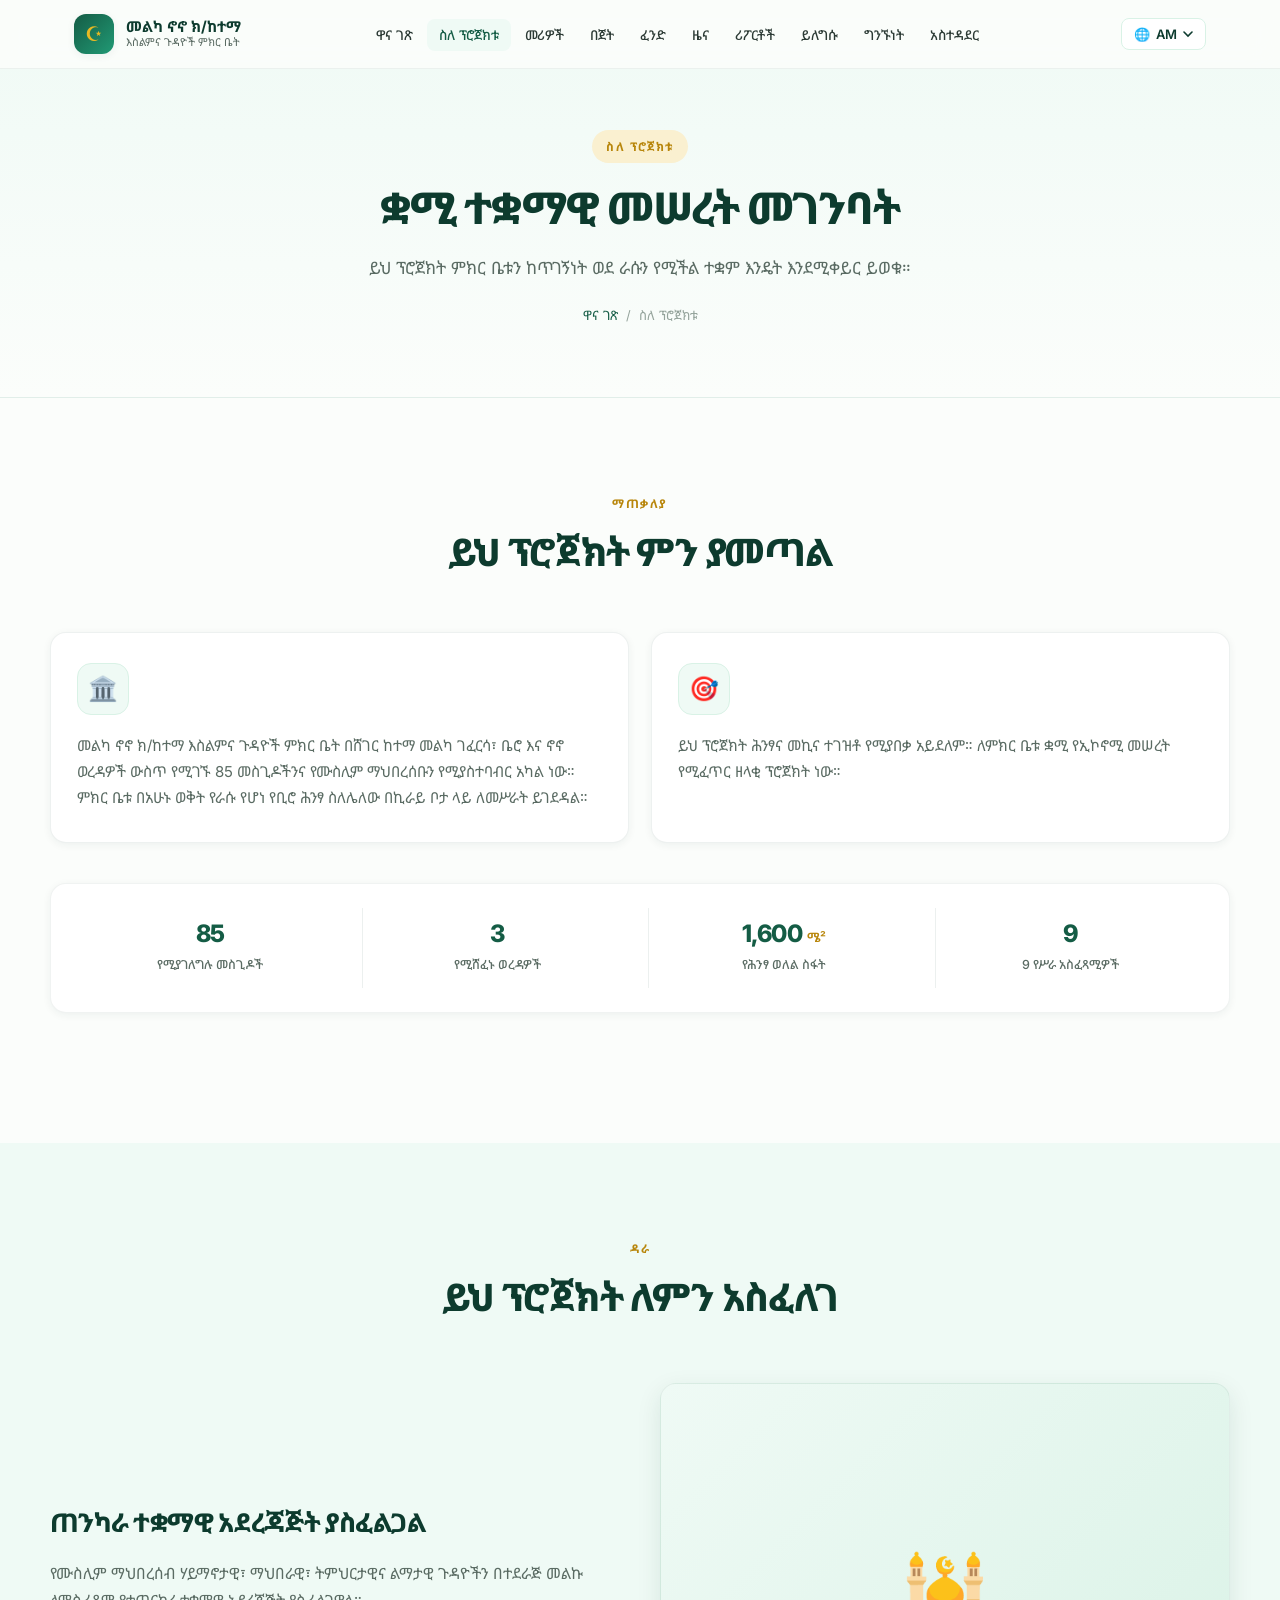
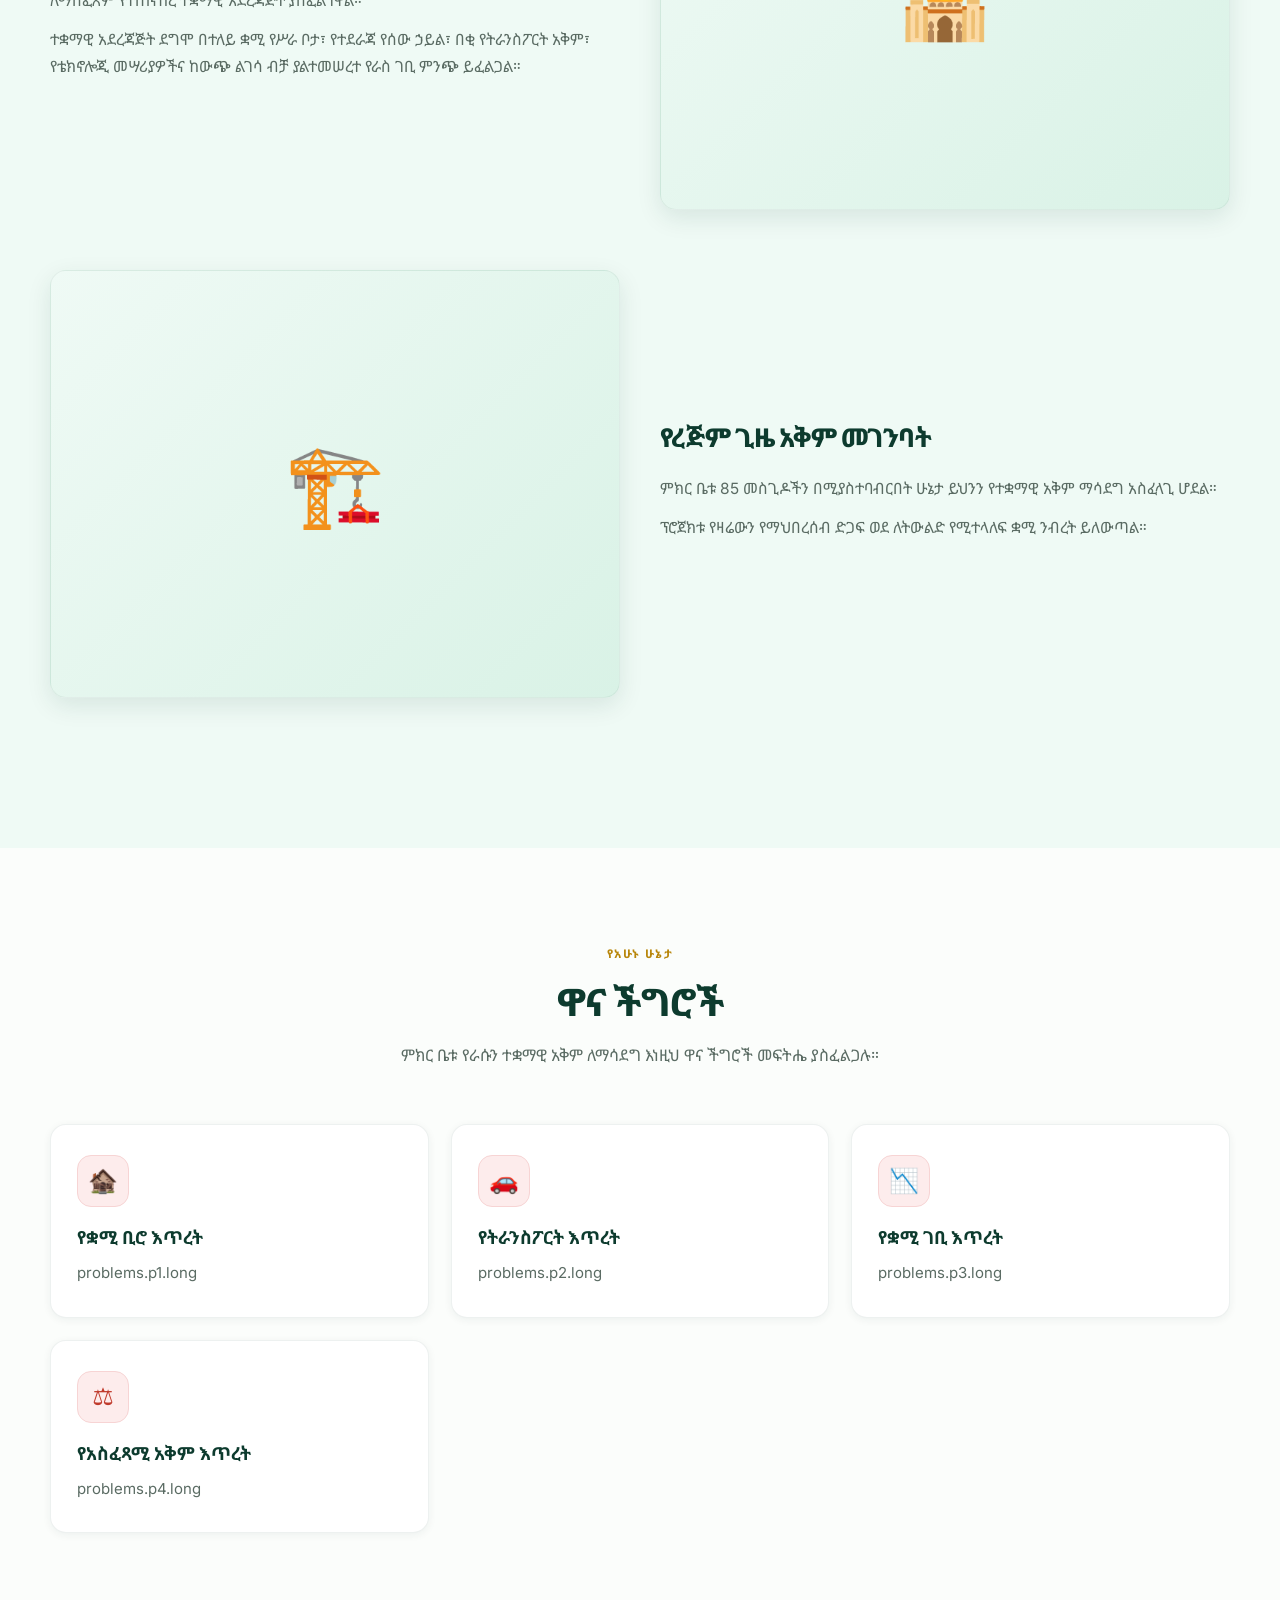
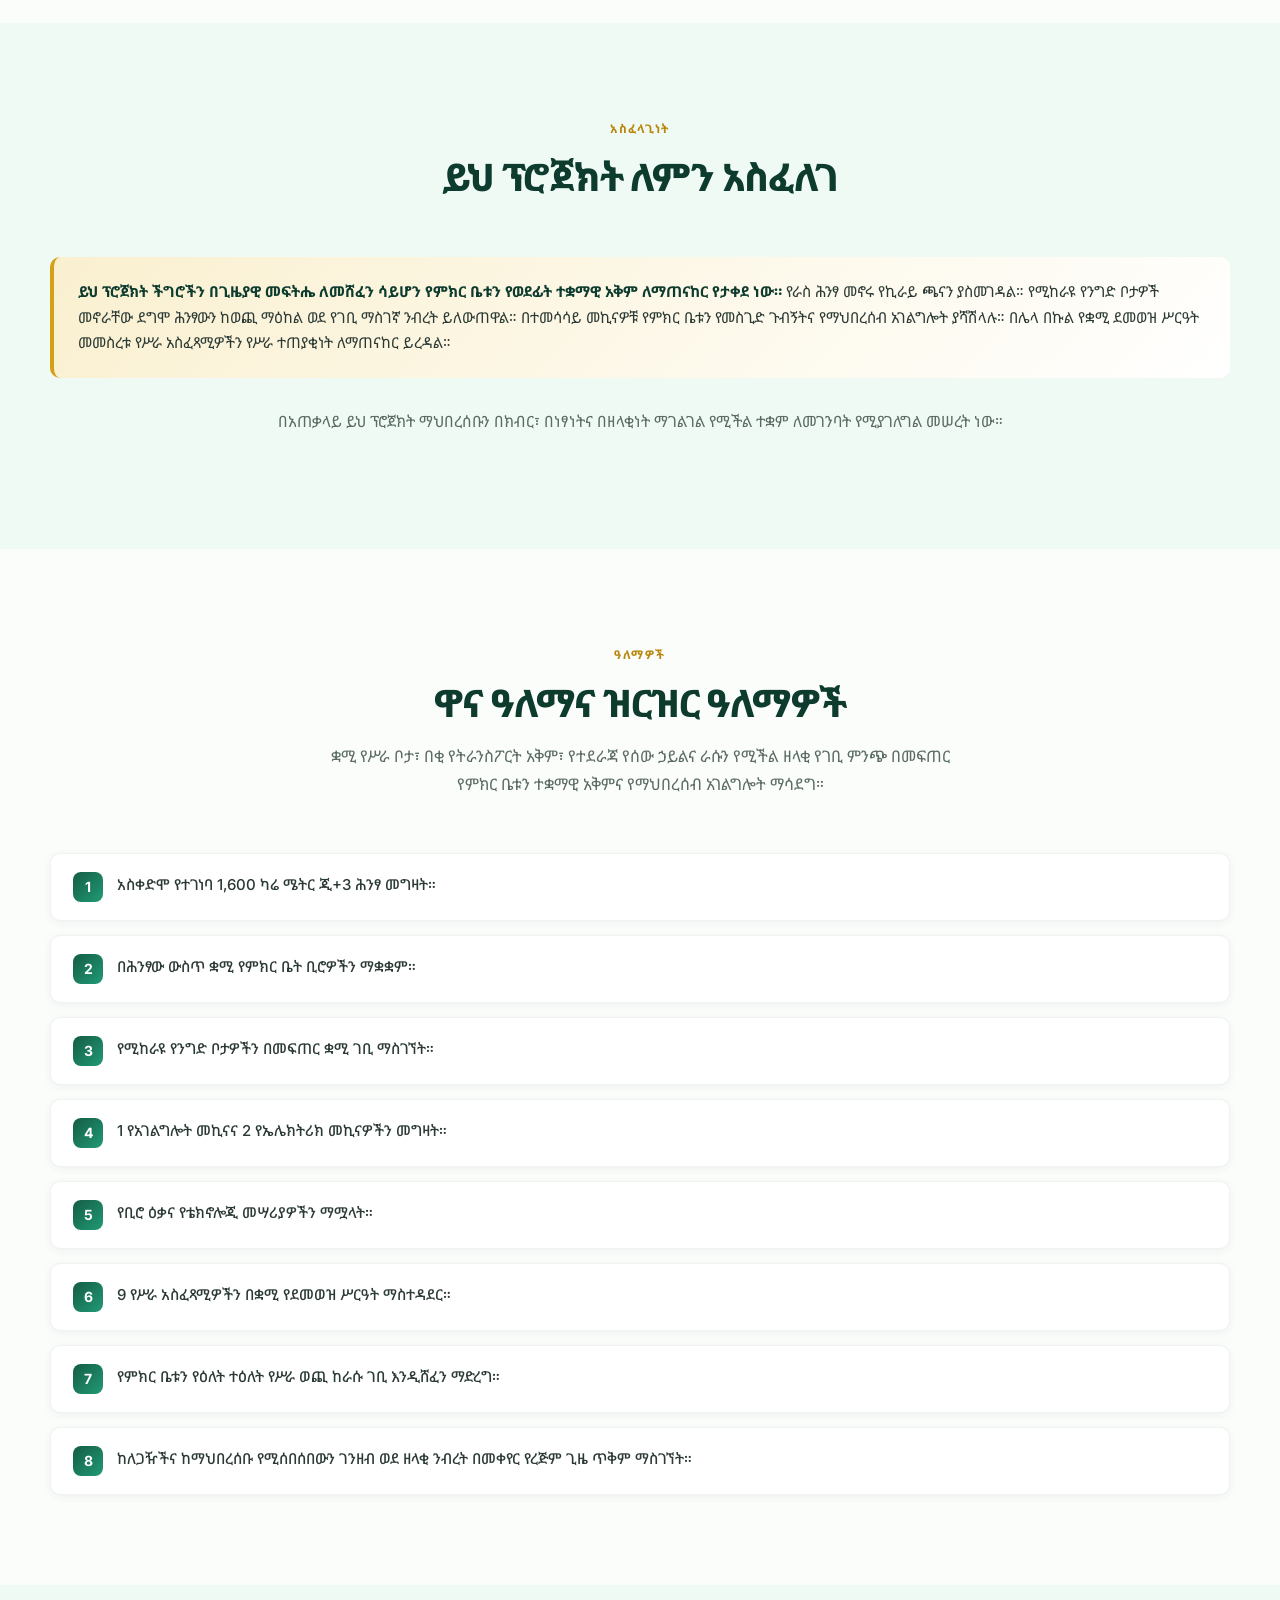
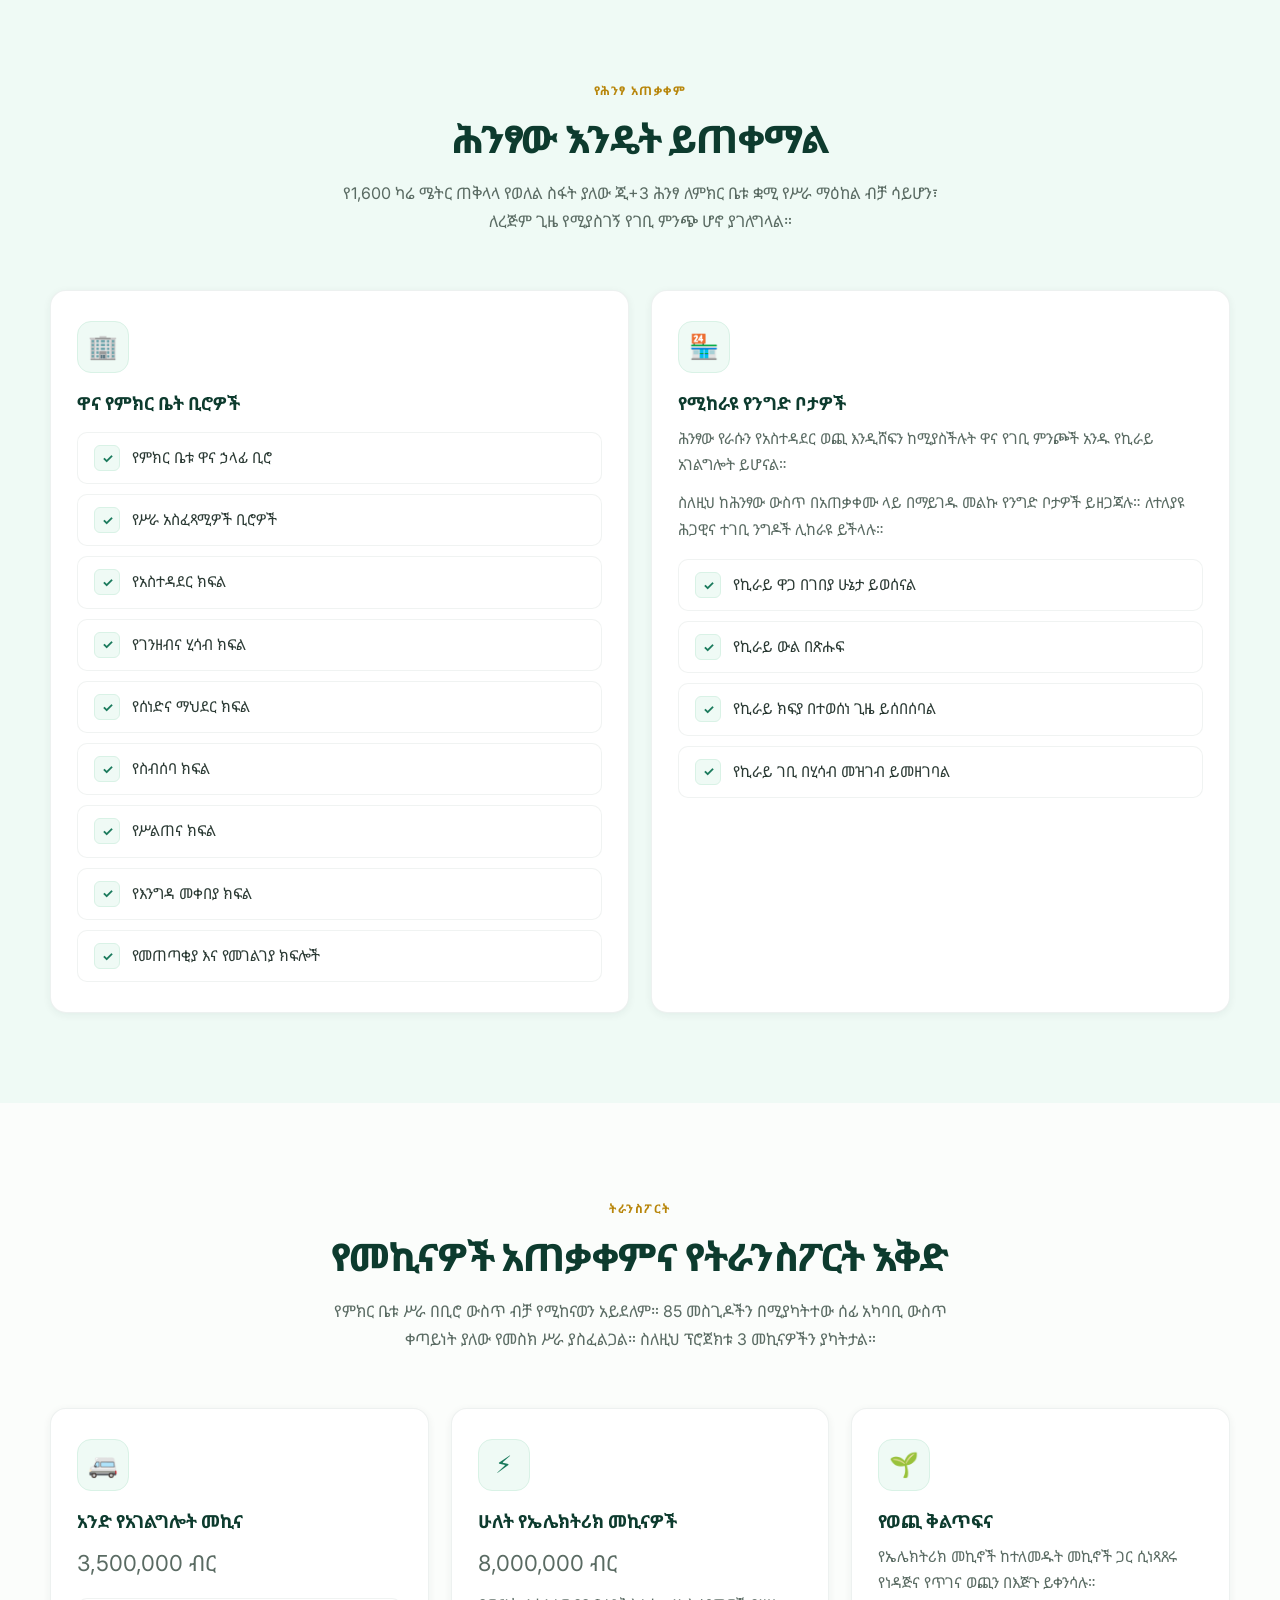
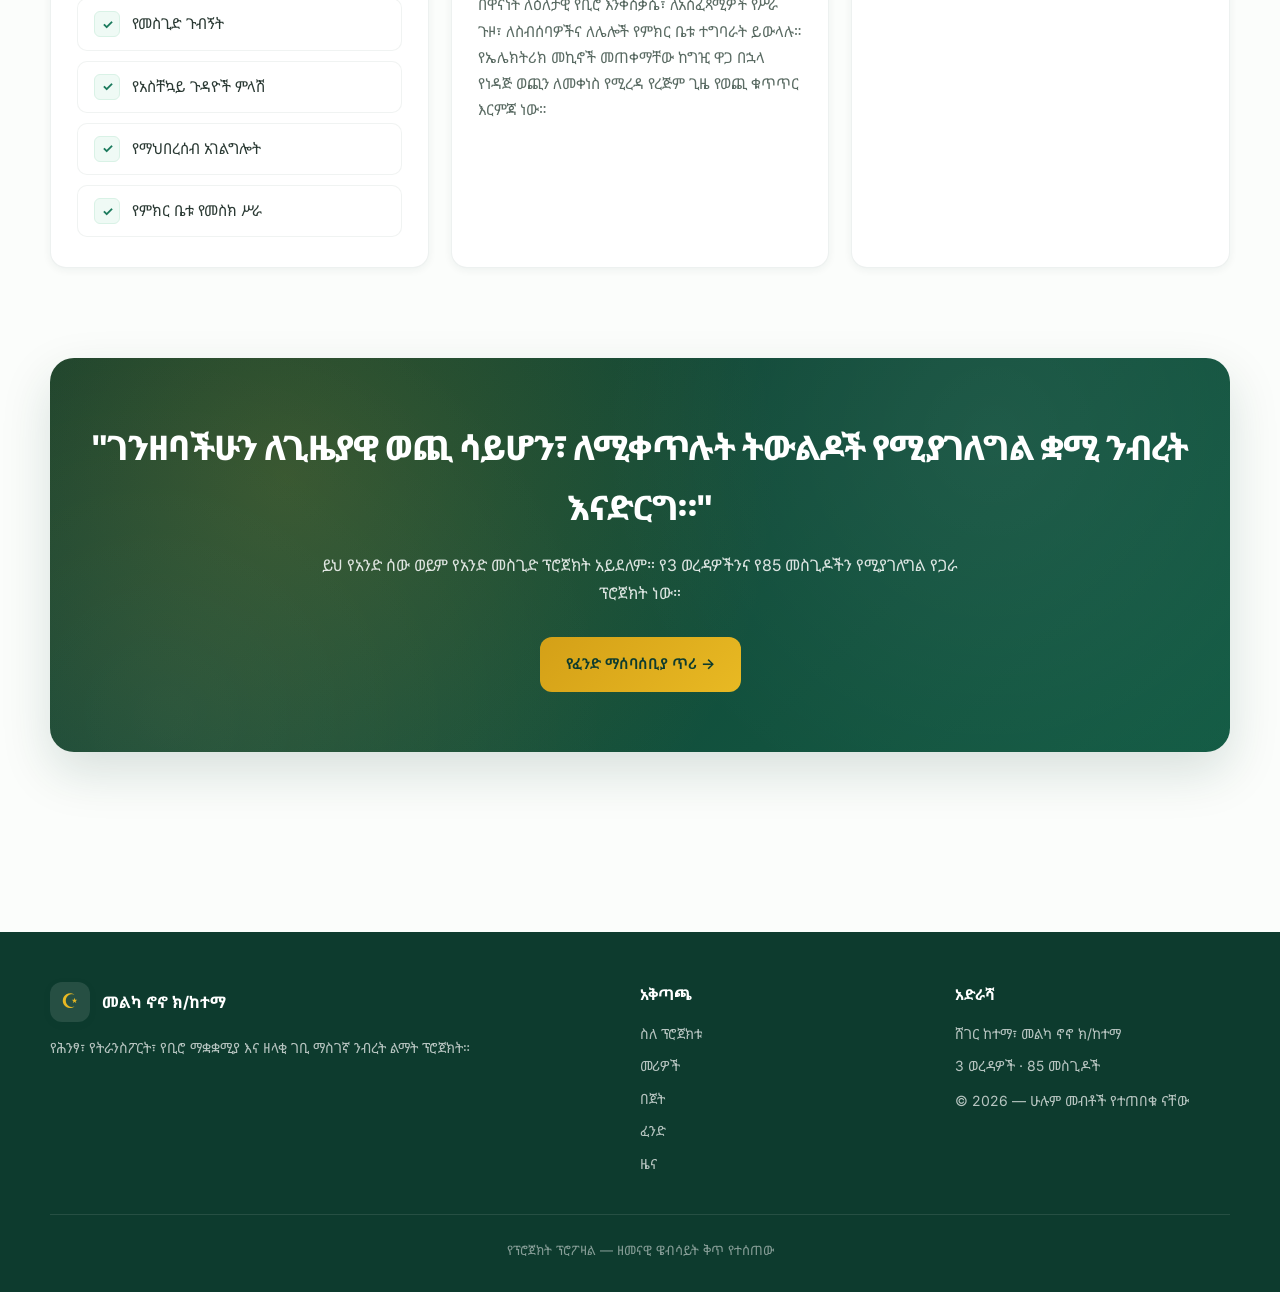
==== commit abc3934b: "Add files via upload" ====
--- a/about.html
+++ b/about.html
@@ -284,7 +284,7 @@
     </section>
 
     <!-- ============ MANPOWER ============ -->
-    <section style="background: var(--g50)">
+    <!-- <section style="background: var(--g50)">
       <div class="container">
         <div class="section-head reveal">
           <span class="section-tag" data-i18n="about.manpower.tag"></span>
@@ -345,7 +345,7 @@
           data-i18n="about.manpower.note"
         ></p>
       </div>
-    </section>
+    </section> -->
 
     <!-- ============ CTA ============ -->
     <section style="padding-top: 0">
--- a/css/style.css
+++ b/css/style.css
@@ -21,8 +21,6 @@
   overflow-x:hidden;
 }
 [dir="rtl"] body{font-family:'Noto Naskh Arabic','Inter',system-ui,sans-serif}
-
-/* i18n loading — hide body until translation applied */
 body[data-i18n-loading="true"]{visibility:hidden}
 
 /* ============ NAV ============ */
@@ -56,7 +54,6 @@
 }
 .nav-links a:hover,.nav-links a.active{background:var(--g50);color:var(--g700)}
 
-/* Language switcher */
 .lang-switcher{position:relative;margin-left:8px}
 .lang-btn{
   display:flex;align-items:center;gap:6px;background:var(--white);
@@ -202,7 +199,7 @@
 }
 .objectives li .text{color:var(--ink700);font-size:15px;font-weight:500}
 
-/* ============ TABLES ============ */
+/* ============ TABLES (public pages) ============ */
 .table-wrap{
   background:var(--white);border-radius:var(--r);box-shadow:var(--sh);
   border:1px solid rgba(13,59,46,.06);overflow:hidden;overflow-x:auto;
@@ -323,7 +320,7 @@
 .reveal{opacity:0;transform:translateY(24px);transition:opacity .7s ease,transform .7s ease}
 .reveal.visible{opacity:1;transform:none}
 
-/* ============ RESPONSIVE ============ */
+/* ============ RESPONSIVE (public) ============ */
 @media(max-width:960px){
   .nav-links{
     display:none;position:absolute;top:100%;left:0;right:0;background:var(--white);
@@ -339,6 +336,7 @@
   .cta-banner{padding:45px 24px;border-radius:18px}
   .lang-switcher{margin-left:auto}
 }
+
 /* ============ PAGE HERO (inner pages) ============ */
 .page-hero{
   padding:130px 24px 70px;
@@ -365,7 +363,7 @@
 .breadcrumb a:hover{color:var(--gd600)}
 .breadcrumb span{color:var(--ink300)}
 
-/* ============ INFO BLOCK (alternating image+text) ============ */
+/* ============ INFO BLOCK ============ */
 .info-block{
   display:grid;grid-template-columns:1fr 1fr;gap:40px;
   align-items:center;margin:60px 0;
@@ -433,6 +431,7 @@
   font-weight:700;font-size:14px;
 }
 .process-item .pt{color:var(--ink700);font-size:15px;font-weight:500}
+
 /* ============ BANK / PAYMENT CARDS ============ */
 .bank-grid{display:grid;gap:20px;grid-template-columns:repeat(auto-fit,minmax(280px,1fr))}
 .bank-card{
@@ -592,6 +591,7 @@
 }
 .trust-badge .text{font-size:13.5px;font-weight:600;color:var(--g900);line-height:1.4}
 .trust-badge .text small{display:block;font-weight:500;color:var(--ink500);font-size:12px;margin-top:2px}
+
 /* ============ NEWS ============ */
 .news-filter{
   display:flex;gap:10px;flex-wrap:wrap;justify-content:center;
@@ -610,7 +610,6 @@
   box-shadow:0 6px 16px rgba(26,122,92,.25);
 }
 
-/* Featured news */
 .news-featured{
   display:grid;grid-template-columns:1.2fr 1fr;gap:0;
   background:var(--white);border-radius:var(--r);overflow:hidden;
@@ -646,7 +645,6 @@
 }
 .news-featured .meta strong{color:var(--g700);font-weight:600}
 
-/* News grid */
 .news-grid{
   display:grid;gap:24px;
   grid-template-columns:repeat(auto-fill,minmax(300px,1fr));
@@ -689,7 +687,6 @@
 }
 .news-card .read-more:hover{gap:10px;color:var(--gd600)}
 
-/* Newsletter */
 .newsletter{
   background:linear-gradient(135deg,var(--g900),var(--g700));
   color:var(--white);border-radius:var(--r);padding:50px 40px;
@@ -753,7 +750,6 @@
 .report-stat .rs-num small{font-size:14px;font-weight:600;color:var(--gd600)}
 .report-stat .rs-lbl{font-size:13px;color:var(--ink500);margin-top:6px;font-weight:500}
 
-/* Report cards */
 .reports-grid{
   display:grid;gap:22px;
   grid-template-columns:repeat(auto-fit,minmax(320px,1fr));
@@ -790,7 +786,6 @@
 }
 .report-card .rc-action:hover{gap:12px;color:var(--gd600)}
 
-/* Progress bar */
 .progress-bar{
   background:var(--g50);border-radius:999px;height:10px;
   overflow:hidden;margin:10px 0 6px;
@@ -814,7 +809,10 @@
 .empty-state .icon{font-size:60px;margin-bottom:16px;opacity:.4}
 .empty-state h3{font-size:20px;font-weight:700;color:var(--g900);margin-bottom:8px}
 .empty-state p{font-size:14.5px;max-width:420px;margin:0 auto}
-/* ============ ADMIN LOGIN ============ */
+
+/* ============================================================
+   ADMIN LOGIN
+   ============================================================ */
 .login-screen{
   min-height:100vh;
   background:
@@ -871,21 +869,36 @@
 .login-footer a{color:var(--g700);text-decoration:none;font-weight:600}
 .login-footer a:hover{color:var(--gd600)}
 
-/* ============ ADMIN DASHBOARD ============ */
+/* ============================================================
+   ADMIN — CONSOLIDATED LAYOUT
+   Single source of truth: sidebar / main / topbar / tables
+   ============================================================ */
 .admin-app{display:none}
 .admin-app.active{display:block}
 .login-screen.hidden{display:none}
 
+/* -- Layout: grid on desktop, main scrolls internally -- */
 .admin-layout{
-  display:grid;grid-template-columns:260px 1fr;min-height:100vh;
-  background:#f4f7f5;
-}
-
-/* Sidebar */
+  display:grid;
+  grid-template-columns:260px 1fr;
+  height:100vh;
+  overflow:hidden;
+  width:100%;
+}
+
+.admin-layout > *{min-width:0;max-width:100%}
+
+/* -- Sidebar -- */
 .admin-sidebar{
   background:linear-gradient(180deg,var(--g900),#082a20);
-  color:rgba(255,255,255,.85);padding:24px 0;
-  position:sticky;top:0;height:100vh;overflow-y:auto;
+  color:rgba(255,255,255,.85);
+  height:100vh;
+  overflow-y:auto;
+  overflow-x:hidden;
+  position:relative;
+  z-index:50;
+  padding:24px 0;
+  transition:transform .3s cubic-bezier(.4,0,.2,1);
 }
 .admin-brand{
   display:flex;align-items:center;gap:12px;padding:0 24px 24px;
@@ -912,9 +925,7 @@
   background:linear-gradient(135deg,var(--g600),var(--g500));
   color:white;box-shadow:0 6px 16px rgba(26,122,92,.4);
 }
-.admin-nav a .ic{
-  width:22px;text-align:center;font-size:16px;
-}
+.admin-nav a .ic{width:22px;text-align:center;font-size:16px}
 
 .sidebar-user{
   padding:16px 20px;margin-top:16px;
@@ -928,9 +939,7 @@
   font-weight:700;font-size:14px;flex-shrink:0;
 }
 .sidebar-user .info{flex:1;min-width:0}
-.sidebar-user .info strong{
-  display:block;color:white;font-size:13px;font-weight:600;
-}
+.sidebar-user .info strong{display:block;color:white;font-size:13px;font-weight:600}
 .sidebar-user .info small{
   color:rgba(255,255,255,.5);font-size:11px;
   display:block;overflow:hidden;text-overflow:ellipsis;white-space:nowrap;
@@ -942,18 +951,52 @@
 }
 .sidebar-user .logout:hover{color:#ff6b6b;background:rgba(255,0,0,.1)}
 
-/* Main content */
-.admin-main{padding:24px 32px 40px;overflow-x:hidden}
+/* -- Main: internal scroll -- */
+.admin-main{
+  height:100vh;
+  overflow-y:auto;
+  overflow-x:hidden;
+  position:relative;
+  padding:0 32px 40px;
+  min-width:0;
+  background:#f4f7f5;
+}
+
+/* -- Topbar: sticky -- */
 .admin-topbar{
-  display:flex;align-items:center;justify-content:space-between;
-  gap:20px;margin-bottom:26px;flex-wrap:wrap;
-}
-.admin-topbar h1{
+  position:sticky;
+  top:0;
+  z-index:40;
+  background:#f4f7f5;
+  margin:0 -32px 26px;
+  padding:20px 32px 16px;
+  border-bottom:1px solid rgba(13,59,46,.08);
+  transition:box-shadow .2s ease;
+  display:flex;
+  align-items:center;
+  justify-content:space-between;
+  gap:16px;
+  flex-wrap:wrap;
+}
+.admin-topbar.scrolled{box-shadow:0 4px 16px rgba(13,59,46,.08)}
+
+.admin-topbar-left{
+  display:flex;align-items:center;gap:12px;
+  flex:1;min-width:0;
+}
+.admin-topbar-title{min-width:0;flex:1}
+.admin-topbar-title h1{
   font-size:24px;font-weight:800;color:var(--g900);
-  letter-spacing:-.02em;margin-bottom:4px;
-}
-.admin-topbar p{color:var(--ink500);font-size:14px}
-.admin-topbar-actions{display:flex;gap:10px;flex-wrap:wrap}
+  letter-spacing:-.02em;line-height:1.2;
+  margin-bottom:4px;
+  overflow:hidden;text-overflow:ellipsis;white-space:nowrap;
+}
+.admin-topbar-title p{
+  color:var(--ink500);font-size:14px;
+  overflow:hidden;text-overflow:ellipsis;white-space:nowrap;
+}
+.admin-topbar-right{display:flex;align-items:center;gap:12px;flex-wrap:wrap}
+
 .admin-btn{
   background:white;border:1px solid rgba(13,59,46,.1);color:var(--g900);
   padding:10px 18px;border-radius:10px;font-family:inherit;
@@ -967,10 +1010,51 @@
   box-shadow:0 6px 16px rgba(26,122,92,.25);
 }
 .admin-btn.primary:hover{box-shadow:0 10px 22px rgba(26,122,92,.35)}
-
-/* Dashboard stats */
+.admin-btn.danger{color:#c0392b;border-color:#f7d4d4}
+.admin-btn.danger:hover{background:#fdecec;border-color:#e74c3c;color:#c0392b}
+.admin-btn-sm{padding:6px 10px;font-size:12px;border-radius:8px}
+
+/* -- Hamburger (mobile only) -- */
+.admin-mobile-toggle{
+  display:none;
+  background:var(--white);
+  border:1px solid rgba(13,59,46,.15);
+  border-radius:12px;
+  padding:0;
+  cursor:pointer;
+  color:var(--g900);
+  flex-shrink:0;
+  transition:all .2s;
+  width:44px;height:44px;
+  align-items:center;justify-content:center;
+  flex-direction:column;gap:4px;
+}
+.admin-mobile-toggle:hover{border-color:var(--g500);background:var(--g50)}
+.admin-mobile-toggle span{
+  display:block;width:20px;height:2px;background:currentColor;
+  border-radius:2px;transition:transform .3s ease,opacity .3s ease;
+}
+.admin-mobile-toggle.open span:nth-child(1){transform:translateY(6px) rotate(45deg)}
+.admin-mobile-toggle.open span:nth-child(2){opacity:0}
+.admin-mobile-toggle.open span:nth-child(3){transform:translateY(-6px) rotate(-45deg)}
+
+/* -- Mobile overlay -- */
+.admin-mobile-overlay{
+  display:none;
+  position:fixed;inset:0;
+  background:rgba(13,59,46,.5);
+  backdrop-filter:blur(4px);-webkit-backdrop-filter:blur(4px);
+  z-index:45;
+  opacity:0;
+  transition:opacity .3s ease;
+  pointer-events:none;
+}
+.admin-mobile-overlay.show{opacity:1;pointer-events:auto}
+
+/* -- Stats cards -- */
 .dash-stats{
-  display:grid;grid-template-columns:repeat(auto-fit,minmax(210px,1fr));
+  display:grid;
+  grid-template-columns:repeat(auto-fit,minmax(200px,1fr));
   gap:16px;margin-bottom:28px;
 }
 .dash-stat{
@@ -1002,17 +1086,25 @@
 .dash-stat .ds-trend.up{background:#e6f8ee;color:#1a7a4a}
 .dash-stat .ds-trend.down{background:#fdecec;color:#c0392b}
 
-/* Admin two-column */
+/* -- Two-column layout -- */
 .admin-cols{
-  display:grid;grid-template-columns:1.5fr 1fr;gap:20px;
+  display:grid;
+  grid-template-columns:minmax(0,1.5fr) minmax(0,1fr);
+  gap:20px;
+  align-items:start;
 }
 @media(max-width:1100px){.admin-cols{grid-template-columns:1fr}}
 
+/* -- Panels -- */
 .admin-panel{
   background:white;border-radius:16px;padding:24px;
   box-shadow:0 2px 8px rgba(13,59,46,.05);
-  border:1px solid rgba(13,59,46,.05);margin-bottom:20px;
-}
+  border:1px solid rgba(13,59,46,.05);
+  margin-bottom:20px;
+  max-width:100%;
+  overflow:hidden;
+}
+.admin-panel > *{max-width:100%}
 .admin-panel-head{
   display:flex;align-items:center;justify-content:space-between;
   margin-bottom:18px;flex-wrap:wrap;gap:10px;
@@ -1026,7 +1118,103 @@
 }
 .admin-panel-head a:hover{color:var(--gd600)}
 
-/* Activity list */
+/* -- Tables: horizontal scroll -- */
+.admin-panel > div[style*="overflow-x"]{
+  overflow-x:auto !important;
+  overflow-y:visible;
+  -webkit-overflow-scrolling:touch;
+  max-width:100%;
+  scrollbar-width:thin;
+  scrollbar-color:var(--g500) #f0f4f2;
+  padding-bottom:4px;
+}
+.admin-panel > div[style*="overflow-x"]::-webkit-scrollbar{height:8px}
+.admin-panel > div[style*="overflow-x"]::-webkit-scrollbar-track{
+  background:#f0f4f2;border-radius:4px;
+}
+.admin-panel > div[style*="overflow-x"]::-webkit-scrollbar-thumb{
+  background:var(--g500);border-radius:4px;
+}
+.admin-panel > div[style*="overflow-x"]::-webkit-scrollbar-thumb:hover{
+  background:var(--g700);
+}
+
+.admin-table{
+  width:100%;
+  min-width:520px;
+  border-collapse:collapse;
+  font-size:13.5px;
+}
+.admin-table thead th{
+  background:#f4f7f5;color:var(--ink700);font-weight:600;
+  text-align:start;padding:11px 14px;font-size:12.5px;
+  letter-spacing:.02em;border-bottom:1px solid rgba(13,59,46,.08);
+  white-space:nowrap;
+}
+.admin-table tbody td{
+  padding:13px 14px;border-bottom:1px solid rgba(13,59,46,.05);
+  color:var(--ink700);
+  white-space:nowrap;
+}
+.admin-table tbody td:first-child,
+.admin-table tbody td .user-cell{white-space:normal}
+.admin-table tbody tr:hover{background:#f9fbfa}
+.admin-table tbody tr:last-child td{border-bottom:none}
+.admin-table th:last-child,
+.admin-table td:last-child{text-align:right;width:1%;white-space:nowrap}
+
+/* -- Status badges -- */
+.status-badge{
+  display:inline-flex;align-items:center;gap:6px;
+  padding:4px 10px;border-radius:6px;font-size:11.5px;font-weight:700;
+  letter-spacing:.02em;
+}
+.status-badge::before{
+  content:'';width:6px;height:6px;border-radius:50%;background:currentColor;
+}
+.status-badge.approved{background:#e6f8ee;color:#1a7a4a}
+.status-badge.pending{background:var(--gd100);color:var(--gd600)}
+.status-badge.review{background:#e8f4ff;color:#1a5fa8}
+.status-badge.draft{background:#f0f0f0;color:#666}
+
+/* -- Panel filter tabs -- */
+.panel-tabs{display:flex;gap:6px;margin-bottom:18px;flex-wrap:wrap}
+.panel-tab{
+  background:none;border:1px solid rgba(13,59,46,.1);
+  padding:7px 14px;border-radius:999px;font-family:inherit;
+  font-size:12.5px;font-weight:600;color:var(--ink700);
+  cursor:pointer;transition:all .2s;
+}
+.panel-tab:hover{border-color:var(--g500);color:var(--g700)}
+.panel-tab.active{
+  background:linear-gradient(135deg,var(--g700),var(--g500));
+  color:#fff;border-color:transparent;
+}
+
+/* -- Quick actions -- */
+.quick-actions{
+  display:grid;
+  grid-template-columns:repeat(2,1fr);
+  gap:10px;
+}
+.quick-action{
+  background:#f9fbfa;border:1px solid rgba(13,59,46,.08);
+  padding:16px 12px;border-radius:12px;cursor:pointer;
+  font-family:inherit;text-align:center;transition:all .2s;
+  min-width:0;
+  display:flex;flex-direction:column;align-items:center;justify-content:center;
+  gap:6px;
+}
+.quick-action:hover{
+  background:var(--g50);border-color:var(--g100);transform:translateY(-2px);
+}
+.quick-action .qa-ic{font-size:22px;line-height:1;display:block}
+.quick-action .qa-lbl{
+  font-size:12px;font-weight:600;color:var(--g900);line-height:1.3;
+  text-align:center;word-break:break-word;
+}
+
+/* -- Activity list -- */
 .activity-list{list-style:none;display:flex;flex-direction:column;gap:2px}
 .activity-item{
   display:flex;gap:14px;align-items:flex-start;padding:12px 8px;
@@ -1048,100 +1236,7 @@
 }
 .activity-item .info small{font-size:12px;color:var(--ink500)}
 
-/* Quick actions */
-.quick-actions{display:grid;grid-template-columns:1fr 1fr;gap:10px}
-.quick-action{
-  background:#f9fbfa;border:1px solid rgba(13,59,46,.06);
-  padding:16px 14px;border-radius:12px;cursor:pointer;
-  text-align:left;font-family:inherit;transition:all .2s;
-}
-.quick-action:hover{
-  background:var(--g50);border-color:var(--g100);transform:translateY(-2px);
-}
-.quick-action .qa-ic{font-size:22px;margin-bottom:8px;display:block}
-.quick-action .qa-lbl{
-  font-size:12.5px;font-weight:600;color:var(--g900);line-height:1.3;
-}
-
-/* Admin table */
-.admin-table{
-  width:100%;border-collapse:collapse;font-size:13.5px;
-}
-.admin-table thead th{
-  background:#f4f7f5;color:var(--ink700);font-weight:600;
-  text-align:start;padding:11px 14px;font-size:12.5px;
-  letter-spacing:.02em;border-bottom:1px solid rgba(13,59,46,.08);
-}
-.admin-table tbody td{
-  padding:13px 14px;border-bottom:1px solid rgba(13,59,46,.05);
-  color:var(--ink700);
-}
-.admin-table tbody tr:hover{background:#f9fbfa}
-.admin-table tbody tr:last-child td{border-bottom:none}
-.status-badge{
-  display:inline-flex;align-items:center;gap:6px;
-  padding:4px 10px;border-radius:6px;font-size:11.5px;font-weight:700;
-  letter-spacing:.02em;
-}
-.status-badge::before{
-  content:'';width:6px;height:6px;border-radius:50%;background:currentColor;
-}
-.status-badge.approved{background:#e6f8ee;color:#1a7a4a}
-.status-badge.pending{background:var(--gd100);color:var(--gd600)}
-.status-badge.review{background:#e8f4ff;color:#1a5fa8}
-.status-badge.draft{background:#f0f0f0;color:#666}
-
-/* Mobile */
-@media(max-width:860px){
-  .admin-layout{grid-template-columns:1fr}
-  .admin-sidebar{
-    position:relative;height:auto;padding:16px 0;
-  }
-  .admin-brand{padding:0 20px 16px}
-  .admin-nav{display:flex;overflow-x:auto;padding:0 12px;gap:4px}
-  .admin-nav li{flex-shrink:0;margin-bottom:0}
-  .admin-nav a{padding:10px 14px;font-size:13px}
-  .admin-nav a .ic{margin-right:0}
-  .sidebar-user{margin-top:0}
-  .admin-main{padding:20px}
-  .quick-actions{grid-template-columns:1fr}
-}
-/* ============ ADMIN VIEWS (show/hide) ============ */
-.admin-view{display:none}
-.admin-view.active{display:block;animation:fadeIn .3s ease}
-@keyframes fadeIn{from{opacity:0;transform:translateY(8px)}to{opacity:1;transform:none}}
-
-/* ============ LOGIN LANG SWITCHER ============ */
-.login-lang{position:absolute;top:24px;right:24px;z-index:10}
-.login-lang .lang-btn{
-  background:rgba(255,255,255,.15);border:1px solid rgba(255,255,255,.25);
-  color:#fff;backdrop-filter:blur(10px);-webkit-backdrop-filter:blur(10px);
-}
-.login-lang .lang-btn:hover{
-  background:rgba(255,255,255,.25);border-color:rgba(255,255,255,.4);
-  color:#fff;
-}
-
-/* ============ ADMIN TOPBAR RIGHT ============ */
-.admin-topbar-right{display:flex;align-items:center;gap:12px;flex-wrap:wrap}
-.admin-lang .lang-btn{padding:8px 12px;font-size:12.5px}
-.admin-lang .lang-dropdown{min-width:170px}
-
-/* ============ PANEL TABS ============ */
-.panel-tabs{display:flex;gap:6px;margin-bottom:18px;flex-wrap:wrap}
-.panel-tab{
-  background:none;border:1px solid rgba(13,59,46,.1);
-  padding:7px 14px;border-radius:999px;font-family:inherit;
-  font-size:12.5px;font-weight:600;color:var(--ink700);
-  cursor:pointer;transition:all .2s;
-}
-.panel-tab:hover{border-color:var(--g500);color:var(--g700)}
-.panel-tab.active{
-  background:linear-gradient(135deg,var(--g700),var(--g500));
-  color:#fff;border-color:transparent;
-}
-
-/* ============ MESSAGES ============ */
+/* -- Messages -- */
 .message-card{
   background:#fff;border:1px solid rgba(13,59,46,.06);
   border-radius:12px;padding:18px 20px;margin-bottom:12px;
@@ -1170,40 +1265,7 @@
   background:var(--g500);margin-inline-start:8px;vertical-align:middle;
 }
 
-/* ============ USERS CELL ============ */
-.user-cell{display:flex;align-items:center;gap:10px}
-.user-cell .u-av{
-  width:32px;height:32px;border-radius:50%;flex-shrink:0;
-  background:linear-gradient(135deg,var(--g700),var(--g500));color:#fff;
-  display:grid;place-items:center;font-weight:700;font-size:12px;
-}
-.user-cell .u-info strong{display:block;font-size:13.5px;color:var(--g900);font-weight:600}
-.user-cell .u-info small{font-size:11.5px;color:var(--ink500)}
-
-/* ============ SETTINGS SECTIONS ============ */
-.settings-section{
-  background:#fff;border-radius:16px;padding:26px;
-  box-shadow:0 2px 8px rgba(13,59,46,.05);
-  border:1px solid rgba(13,59,46,.05);margin-bottom:20px;
-}
-.settings-section h3{
-  font-size:15.5px;font-weight:700;color:var(--g900);
-  margin-bottom:18px;padding-bottom:12px;
-  border-bottom:1px solid rgba(13,59,46,.06);
-}
-.settings-form{display:grid;grid-template-columns:1fr 1fr;gap:16px}
-.settings-form .full{grid-column:1/-1}
-@media(max-width:640px){.settings-form{grid-template-columns:1fr}}
-
-/* ============ ROLE BADGES ============ */
-.role-badge{
-  display:inline-block;padding:3px 10px;border-radius:6px;
-  font-size:11.5px;font-weight:700;letter-spacing:.02em;
-}
-.role-badge.admin{background:#f3e8ff;color:#6a2c9a}
-.role-badge.editor{background:#e8f4ff;color:#1a5fa8}
-.role-badge.viewer{background:#f0f0f0;color:#666}
-/* ============ ROW ACTIONS ============ */
+/* -- Row actions -- */
 .row-actions{display:flex;gap:6px;justify-content:flex-end;flex-wrap:nowrap}
 .icon-btn{
   width:34px;height:34px;border-radius:8px;
@@ -1216,7 +1278,62 @@
 .icon-btn.danger:hover{border-color:#e74c3c;color:#e74c3c;background:#fdecec}
 .icon-btn.view:hover{border-color:var(--g500);color:var(--g700);background:var(--g50)}
 
-/* ============ MODAL ============ */
+/* -- Users cell -- */
+.user-cell{display:flex;align-items:center;gap:10px}
+.user-cell .u-av{
+  width:32px;height:32px;border-radius:50%;flex-shrink:0;
+  background:linear-gradient(135deg,var(--g700),var(--g500));color:#fff;
+  display:grid;place-items:center;font-weight:700;font-size:12px;
+}
+.user-cell .u-info strong{display:block;font-size:13.5px;color:var(--g900);font-weight:600}
+.user-cell .u-info small{font-size:11.5px;color:var(--ink500)}
+
+/* -- Settings -- */
+.settings-section{
+  background:#fff;border-radius:16px;padding:26px;
+  box-shadow:0 2px 8px rgba(13,59,46,.05);
+  border:1px solid rgba(13,59,46,.05);margin-bottom:20px;
+}
+.settings-section h3{
+  font-size:15.5px;font-weight:700;color:var(--g900);
+  margin-bottom:18px;padding-bottom:12px;
+  border-bottom:1px solid rgba(13,59,46,.06);
+}
+.settings-form{display:grid;grid-template-columns:1fr 1fr;gap:16px}
+.settings-form .full{grid-column:1/-1}
+@media(max-width:640px){.settings-form{grid-template-columns:1fr}}
+
+/* -- Role badges -- */
+.role-badge{
+  display:inline-block;padding:3px 10px;border-radius:6px;
+  font-size:11.5px;font-weight:700;letter-spacing:.02em;
+}
+.role-badge.admin{background:#f3e8ff;color:#6a2c9a}
+.role-badge.editor{background:#e8f4ff;color:#1a5fa8}
+.role-badge.viewer{background:#f0f0f0;color:#666}
+
+/* -- Admin views -- */
+.admin-view{display:none}
+.admin-view.active{display:block;animation:fadeIn .3s ease}
+@keyframes fadeIn{from{opacity:0;transform:translateY(8px)}to{opacity:1;transform:none}}
+
+/* -- Login lang switcher -- */
+.login-lang{position:absolute;top:24px;right:24px;z-index:10}
+.login-lang .lang-btn{
+  background:rgba(255,255,255,.15);border:1px solid rgba(255,255,255,.25);
+  color:#fff;backdrop-filter:blur(10px);-webkit-backdrop-filter:blur(10px);
+}
+.login-lang .lang-btn:hover{
+  background:rgba(255,255,255,.25);border-color:rgba(255,255,255,.4);color:#fff;
+}
+
+/* -- Admin lang switcher -- */
+.admin-lang .lang-btn{padding:8px 12px;font-size:12.5px}
+.admin-lang .lang-dropdown{min-width:170px}
+
+/* ============================================================
+   MODAL
+   ============================================================ */
 .modal-overlay{
   position:fixed;inset:0;background:rgba(13,59,46,.55);
   backdrop-filter:blur(6px);-webkit-backdrop-filter:blur(6px);
@@ -1279,11 +1396,8 @@
 }
 .modal-btn.danger:hover{box-shadow:0 10px 22px rgba(192,57,43,.4)}
 
-/* Delete confirmation specifics */
 .modal.confirm{max-width:440px}
-.modal.confirm .modal-body{
-  text-align:center;padding:32px 26px 24px;
-}
+.modal.confirm .modal-body{text-align:center;padding:32px 26px 24px}
 .modal.confirm .warn-icon{
   width:64px;height:64px;margin:0 auto 18px;border-radius:50%;
   background:#fdecec;color:#e74c3c;display:grid;place-items:center;
@@ -1293,11 +1407,12 @@
   font-size:17px;font-weight:700;color:var(--g900);margin-bottom:8px;
 }
 .modal.confirm .modal-body p{
-  font-size:14px;color:var(--ink500);line-height:1.6;max-width:340px;
-  margin:0 auto;
-}
-
-/* ============ TOAST ============ */
+  font-size:14px;color:var(--ink500);line-height:1.6;max-width:340px;margin:0 auto;
+}
+
+/* ============================================================
+   TOAST
+   ============================================================ */
 .toast-container{
   position:fixed;bottom:24px;right:24px;z-index:3000;
   display:flex;flex-direction:column;gap:10px;pointer-events:none;
@@ -1328,30 +1443,2478 @@
 .toast.out{animation:toastOut .3s ease forwards}
 @keyframes toastOut{to{opacity:0;transform:translateX(100%)}}
 
-/* ============ TOPBAR ENHANCED ============ */
-.admin-topbar{
-  position:relative;z-index:50;
-}
-.admin-topbar-actions{display:flex;gap:10px;flex-wrap:wrap;align-items:center}
-.admin-btn.danger{
-  color:#c0392b;border-color:#f7d4d4;
-}
-.admin-btn.danger:hover{background:#fdecec;border-color:#e74c3c;color:#c0392b}
-
-/* Make sure table has room for actions */
-.admin-table th:last-child,
-.admin-table td:last-child{text-align:right;width:1%;white-space:nowrap}
-
-/* Small helper */
-.admin-btn-sm{
-  padding:6px 10px;font-size:12px;border-radius:8px;
-}
-
-@media(max-width:640px){
-  .modal{max-width:100%}
-  .modal-head{padding:18px 20px}
-  .modal-body{padding:20px}
-  .modal-foot{padding:14px 20px}
-  .toast-container{left:20px;right:20px;bottom:20px}
-  .toast{min-width:auto}
+/* ============================================================
+   FILE UPLOAD
+   ============================================================ */
+.file-dropzone{
+  border:2px dashed rgba(13,59,46,.2);
+  border-radius:14px;background:#fafcfb;
+  padding:32px 24px;text-align:center;cursor:pointer;
+  transition:all .25s;position:relative;
+}
+.file-dropzone:hover{border-color:var(--g500);background:var(--g50)}
+.file-dropzone.dragover{
+  border-color:var(--g600);background:var(--g100);
+  transform:scale(1.01);
+}
+.file-dropzone.has-file{
+  border-style:solid;border-color:var(--g500);background:var(--g50);
+  padding:20px 22px;text-align:left;
+}
+.file-dropzone .dz-icon{
+  width:56px;height:56px;margin:0 auto 14px;
+  border-radius:14px;background:var(--g50);color:var(--g600);
+  display:grid;place-items:center;font-size:26px;
+  border:1px solid var(--g100);transition:all .25s;
+}
+.file-dropzone.dragover .dz-icon{background:var(--g100);transform:scale(1.1)}
+.file-dropzone .dz-title{font-size:15px;font-weight:700;color:var(--g900);margin-bottom:6px}
+.file-dropzone .dz-hint{font-size:13px;color:var(--ink500);line-height:1.5}
+.file-dropzone .dz-browse{
+  color:var(--g700);font-weight:600;text-decoration:underline;
+  text-underline-offset:2px;
+}
+.file-dropzone input[type="file"]{position:absolute;inset:0;opacity:0;cursor:pointer}
+
+.file-preview{display:flex;align-items:center;gap:14px}
+.file-preview .fp-icon{
+  width:52px;height:52px;border-radius:12px;flex-shrink:0;
+  display:grid;place-items:center;font-size:22px;font-weight:700;color:#fff;
+}
+.file-preview .fp-icon.pdf{background:linear-gradient(135deg,#c0392b,#e74c3c)}
+.file-preview .fp-icon.doc{background:linear-gradient(135deg,#1a5fa8,#2e7dd1)}
+.file-preview .fp-icon.xls{background:linear-gradient(135deg,#1a7a4a,#2ca06a)}
+.file-preview .fp-icon.img{background:linear-gradient(135deg,#6a2c9a,#8e44ad)}
+.file-preview .fp-icon.file{background:linear-gradient(135deg,var(--g700),var(--g500))}
+.file-preview .fp-info{flex:1;min-width:0}
+.file-preview .fp-name{
+  font-size:14px;font-weight:600;color:var(--g900);
+  overflow:hidden;text-overflow:ellipsis;white-space:nowrap;margin-bottom:3px;
+}
+.file-preview .fp-meta{font-size:12.5px;color:var(--ink500);display:flex;gap:12px}
+.file-preview .fp-meta strong{color:var(--g700);font-weight:600}
+.file-preview .fp-remove{
+  background:none;border:1px solid rgba(13,59,46,.15);
+  width:34px;height:34px;border-radius:8px;cursor:pointer;
+  color:var(--ink500);display:grid;place-items:center;
+  font-size:16px;transition:all .2s;flex-shrink:0;
+}
+.file-preview .fp-remove:hover{border-color:#e74c3c;color:#e74c3c;background:#fdecec}
+
+.form-status-row{display:flex;gap:8px;flex-wrap:wrap}
+.status-pill{
+  flex:1;min-width:100px;padding:10px 14px;text-align:center;
+  border:2px solid rgba(13,59,46,.1);border-radius:10px;
+  background:#fff;cursor:pointer;font-family:inherit;
+  font-size:13px;font-weight:600;color:var(--ink700);
+  transition:all .2s;
+}
+.status-pill:hover{border-color:var(--g500);color:var(--g700)}
+.status-pill.active.published{border-color:var(--g500);background:var(--g50);color:var(--g700)}
+.status-pill.active.draft{border-color:var(--ink300);background:#f5f5f5;color:var(--ink700)}
+.status-pill.active.review{border-color:#1a5fa8;background:#e8f4ff;color:#1a5fa8}
+
+/* ============================================================
+   LEADERSHIP (public page)
+   ============================================================ */
+.org-chart{display:grid;gap:22px;margin:40px 0}
+.org-level{display:grid;gap:22px;grid-template-columns:repeat(auto-fit,minmax(260px,1fr))}
+.org-level.level-1{grid-template-columns:minmax(280px,420px);justify-content:center}
+.org-level.level-2{max-width:900px;margin:0 auto}
+
+.leader-card{
+  background:var(--white);border:1px solid rgba(13,59,46,.07);
+  border-radius:var(--r);padding:28px 24px;text-align:center;
+  box-shadow:var(--sh-sm);transition:all var(--tr);position:relative;overflow:hidden;
+}
+.leader-card:hover{transform:translateY(-6px);box-shadow:var(--sh-lg);border-color:var(--g100)}
+.leader-card::before{
+  content:'';position:absolute;top:0;left:0;right:0;height:4px;
+  background:linear-gradient(90deg,var(--g600),var(--gd500));
+}
+.leader-card.primary::before{
+  height:6px;background:linear-gradient(90deg,var(--g700),var(--gd500),var(--g700));
+}
+.leader-avatar{
+  width:96px;height:96px;border-radius:50%;margin:0 auto 18px;
+  background:linear-gradient(135deg,var(--g700),var(--g500));
+  color:var(--white);display:grid;place-items:center;
+  font-size:34px;font-weight:800;letter-spacing:.02em;
+  box-shadow:0 10px 24px rgba(26,122,92,.3);
+  border:4px solid var(--white);outline:2px solid var(--g100);
+  position:relative;overflow:hidden;
+}
+.leader-card.primary .leader-avatar{
+  width:112px;height:112px;font-size:40px;
+  background:linear-gradient(135deg,var(--g900),var(--g500));
+  box-shadow:0 14px 32px rgba(13,59,46,.35);
+}
+.leader-avatar img{
+  width:100%;height:100%;object-fit:cover;border-radius:50%;
+  position:absolute;inset:0;
+}
+.leader-avatar .crown{
+  position:absolute;top:-14px;right:-6px;font-size:22px;
+  filter:drop-shadow(0 2px 4px rgba(0,0,0,.2));z-index:2;
+}
+.leader-name{
+  font-size:18px;font-weight:700;color:var(--g900);
+  margin-bottom:6px;letter-spacing:-.01em;
+}
+.leader-card.primary .leader-name{font-size:20px}
+.leader-role{
+  display:inline-block;font-size:11.5px;font-weight:700;
+  letter-spacing:.08em;text-transform:uppercase;
+  padding:5px 12px;border-radius:999px;
+  background:var(--gd100);color:var(--gd600);
+  margin-bottom:14px;
+}
+.leader-card.primary .leader-role{
+  background:linear-gradient(135deg,var(--g700),var(--g500));
+  color:var(--white);
+}
+.leader-bio{font-size:14px;color:var(--ink500);line-height:1.65;margin-bottom:14px}
+.leader-contact{
+  display:flex;gap:8px;justify-content:center;padding-top:14px;
+  border-top:1px dashed rgba(13,59,46,.1);
+}
+.leader-contact a{
+  width:34px;height:34px;border-radius:10px;
+  background:var(--g50);color:var(--g600);
+  display:grid;place-items:center;font-size:14px;
+  text-decoration:none;transition:all .2s;
+  border:1px solid var(--g100);
+}
+.leader-contact a:hover{
+  background:linear-gradient(135deg,var(--g700),var(--g500));
+  color:var(--white);transform:translateY(-2px);
+  box-shadow:0 6px 14px rgba(26,122,92,.3);
+}
+
+.committee-grid{
+  display:grid;gap:20px;
+  grid-template-columns:repeat(auto-fit,minmax(280px,1fr));
+}
+.committee-card{
+  background:var(--white);border:1px solid rgba(13,59,46,.07);
+  border-radius:var(--r);padding:26px 24px;box-shadow:var(--sh-sm);
+  transition:all var(--tr);position:relative;
+}
+.committee-card:hover{transform:translateY(-4px);box-shadow:var(--sh);border-color:var(--g100)}
+.committee-card .cc-head{
+  display:flex;align-items:center;gap:14px;margin-bottom:16px;
+}
+.committee-card .cc-icon{
+  width:50px;height:50px;border-radius:14px;flex-shrink:0;
+  display:grid;place-items:center;font-size:22px;
+  background:linear-gradient(135deg,var(--g700),var(--g500));
+  color:var(--white);box-shadow:0 8px 18px rgba(26,122,92,.25);
+  overflow:hidden;
+}
+.committee-card .cc-icon img{width:100%;height:100%;object-fit:cover}
+.committee-card h3{font-size:16px;font-weight:700;color:var(--g900);line-height:1.3;margin-bottom:2px}
+.committee-card .cc-sub{
+  font-size:12px;font-weight:600;color:var(--gd600);
+  letter-spacing:.04em;text-transform:uppercase;
+}
+.committee-card p{font-size:14px;color:var(--ink500);line-height:1.65;margin-bottom:14px}
+.committee-members{
+  list-style:none;display:flex;flex-direction:column;gap:8px;
+  padding-top:14px;border-top:1px dashed rgba(13,59,46,.1);
+}
+.committee-members li{
+  display:flex;align-items:center;gap:10px;
+  font-size:13.5px;color:var(--ink700);
+}
+.committee-members li .cm-av{
+  width:28px;height:28px;border-radius:50%;flex-shrink:0;
+  background:var(--g100);color:var(--g700);
+  display:grid;place-items:center;font-size:11px;font-weight:700;
+  overflow:hidden;
+}
+.committee-members li .cm-av img{width:100%;height:100%;object-fit:cover;border-radius:50%}
+.committee-members li strong{color:var(--g900);font-weight:600}
+
+.structure-box{
+  background:linear-gradient(135deg,var(--g50),var(--white));
+  border:1px solid var(--g100);border-radius:var(--r);
+  padding:40px 30px;text-align:center;position:relative;overflow:hidden;
+}
+.structure-box::before{
+  content:'';position:absolute;inset:0;
+  background-image:
+    linear-gradient(rgba(13,59,46,.04) 1px,transparent 1px),
+    linear-gradient(90deg,rgba(13,59,46,.04) 1px,transparent 1px);
+  background-size:32px 32px;pointer-events:none;
+}
+.structure-row{
+  display:flex;justify-content:center;align-items:center;
+  gap:20px;flex-wrap:wrap;position:relative;z-index:1;
+}
+.structure-row + .structure-row{margin-top:24px;padding-top:24px;border-top:1px dashed var(--g100)}
+.structure-node{
+  background:var(--white);border:2px solid var(--g100);
+  border-radius:12px;padding:12px 18px;
+  font-size:13.5px;font-weight:600;color:var(--g900);
+  box-shadow:var(--sh-sm);transition:all .2s;
+}
+.structure-node:hover{border-color:var(--g500);transform:translateY(-2px)}
+.structure-node.top{
+  background:linear-gradient(135deg,var(--g700),var(--g500));
+  color:var(--white);border-color:transparent;
+  font-size:15px;padding:16px 26px;
+  box-shadow:0 10px 24px rgba(26,122,92,.3);
+}
+.structure-node .s-icon{font-size:16px;margin-right:6px}
+
+.values-grid{
+  display:grid;gap:18px;
+  grid-template-columns:repeat(auto-fit,minmax(220px,1fr));
+  margin-top:30px;
+}
+.value-card{
+  background:var(--white);border:1px solid rgba(13,59,46,.07);
+  border-radius:var(--r);padding:24px 22px;text-align:center;
+  box-shadow:var(--sh-sm);transition:all var(--tr);
+}
+.value-card:hover{transform:translateY(-4px);box-shadow:var(--sh);border-color:var(--gd400)}
+.value-card .vc-icon{
+  width:48px;height:48px;border-radius:12px;margin:0 auto 14px;
+  background:var(--gd100);color:var(--gd600);
+  display:grid;place-items:center;font-size:22px;
+}
+.value-card h4{font-size:15.5px;font-weight:700;color:var(--g900);margin-bottom:6px}
+.value-card p{font-size:13.5px;color:var(--ink500);line-height:1.6}
+
+/* ============================================================
+   LEADERSHIP WIDGET (Admin dashboard)
+   ============================================================ */
+.leadership-widget{display:flex;flex-direction:column;gap:8px}
+.ldr-section{position:relative}
+.ldr-section-title{
+  font-size:11.5px;font-weight:700;letter-spacing:.1em;
+  text-transform:uppercase;color:var(--gd600);
+  margin-bottom:12px;display:flex;align-items:center;gap:8px;
+}
+.ldr-section-title::before{
+  content:'';width:4px;height:4px;border-radius:50%;background:var(--gd500);
+}
+.ldr-grid{display:grid;gap:12px;grid-template-columns:repeat(auto-fit,minmax(240px,1fr))}
+.ldr-card{
+  display:flex;align-items:center;gap:14px;
+  background:#fafcfb;border:1px solid rgba(13,59,46,.06);
+  border-radius:12px;padding:14px 16px;
+  transition:all .25s;
+}
+.ldr-card:hover{
+  background:var(--g50);border-color:var(--g100);transform:translateX(4px);
+}
+[dir="rtl"] .ldr-card:hover{transform:translateX(-4px)}
+.ldr-av{
+  width:44px;height:44px;border-radius:50%;flex-shrink:0;
+  display:grid;place-items:center;color:#fff;
+  font-size:14px;font-weight:800;letter-spacing:.02em;
+  box-shadow:0 4px 10px rgba(13,59,46,.15);
+  overflow:hidden;
+}
+.ldr-av.green{background:linear-gradient(135deg,var(--g700),var(--g500))}
+.ldr-av.gold{background:linear-gradient(135deg,var(--gd600),var(--gd400))}
+.ldr-av.blue{background:linear-gradient(135deg,#1a5fa8,#2e7dd1)}
+.ldr-av img{width:100%;height:100%;object-fit:cover;border-radius:50%}
+.ldr-info{flex:1;min-width:0}
+.ldr-name{
+  font-size:13.5px;font-weight:700;color:var(--g900);
+  line-height:1.3;margin-bottom:2px;
+  overflow:hidden;text-overflow:ellipsis;white-space:nowrap;
+}
+.ldr-role{font-size:11.5px;font-weight:600;color:var(--gd600);letter-spacing:.02em}
+.ldr-sectors{display:grid;gap:8px;grid-template-columns:repeat(auto-fit,minmax(180px,1fr))}
+.ldr-sector{
+  display:flex;align-items:center;gap:10px;
+  background:#fafcfb;border:1px solid rgba(13,59,46,.06);
+  border-radius:10px;padding:10px 14px;
+  font-size:13px;font-weight:600;color:var(--ink700);
+  transition:all .2s;
+}
+.ldr-sector:hover{background:var(--g50);border-color:var(--g100);color:var(--g900)}
+.ldr-sector-icon{font-size:16px;flex-shrink:0}
+.ldr-sector-name{overflow:hidden;text-overflow:ellipsis;white-space:nowrap}
+
+/* ============================================================
+   LEADERSHIP MANAGER (Admin dashboard)
+   ============================================================ */
+.ldr-manager{
+  display:grid;gap:16px;
+  grid-template-columns:repeat(auto-fit,minmax(260px,1fr));
+}
+.ldr-manager-card{
+  display:flex;align-items:center;gap:16px;
+  background:#fafcfb;border:1px solid rgba(13,59,46,.08);
+  border-radius:14px;padding:16px;transition:all .25s;
+}
+.ldr-manager-card:hover{
+  background:var(--g50);border-color:var(--g100);
+  box-shadow:0 4px 12px rgba(13,59,46,.06);
+}
+.ldr-manager-av{
+  width:56px;height:56px;border-radius:50%;flex-shrink:0;
+  display:grid;place-items:center;font-size:18px;font-weight:800;
+  color:#fff;overflow:hidden;position:relative;
+  background:linear-gradient(135deg,var(--g700),var(--g500));
+  box-shadow:0 4px 12px rgba(13,59,46,.15);
+}
+.ldr-manager-av img{width:100%;height:100%;object-fit:cover}
+.ldr-manager-info{flex:1;min-width:0}
+.ldr-manager-name{
+  font-size:14px;font-weight:700;color:var(--g900);
+  margin-bottom:3px;line-height:1.3;
+  overflow:hidden;text-overflow:ellipsis;white-space:nowrap;
+}
+.ldr-manager-role{
+  font-size:12px;font-weight:600;color:var(--gd600);
+  overflow:hidden;text-overflow:ellipsis;white-space:nowrap;
+}
+.ldr-manager-actions{display:flex;gap:4px;flex-direction:column}
+.ldr-manager-actions .icon-btn{width:30px;height:30px;font-size:12px}
+
+.photo-upload{
+  display:flex;align-items:center;gap:14px;
+  padding:14px;background:#fafcfb;
+  border:1px dashed rgba(13,59,46,.2);border-radius:12px;
+  cursor:pointer;transition:all .25s;
+  position:relative;overflow:hidden;
+}
+.photo-upload:hover{border-color:var(--g500);background:var(--g50)}
+.photo-upload input[type="file"]{position:absolute;inset:0;opacity:0;cursor:pointer}
+.photo-upload .photo-preview{
+  width:64px;height:64px;border-radius:50%;
+  display:grid;place-items:center;
+  background:linear-gradient(135deg,var(--g700),var(--g500));
+  color:#fff;font-size:22px;font-weight:800;
+  flex-shrink:0;overflow:hidden;
+  border:3px solid #fff;box-shadow:0 4px 10px rgba(13,59,46,.15);
+}
+.photo-upload .photo-preview img{width:100%;height:100%;object-fit:cover}
+.photo-upload .photo-info{flex:1}
+.photo-upload .photo-info strong{
+  display:block;font-size:13.5px;font-weight:700;color:var(--g900);
+  margin-bottom:3px;
+}
+.photo-upload .photo-info small{font-size:12px;color:var(--ink500)}
+
+/* ============================================================
+   ADMIN — MOBILE RESPONSIVE
+   Single consolidated breakpoint for the whole admin
+   ============================================================ */
+@media (max-width:860px){
+
+  /* Show hamburger */
+  .admin-mobile-toggle{display:flex}
+
+  /* Show overlay base */
+  .admin-mobile-overlay{display:block}
+
+  /* Layout: stack — content flows normally */
+  .admin-layout{
+    display:block !important;
+    height:auto !important;
+    overflow:visible !important;
+  }
+
+  /* Sidebar: slide-in drawer from left */
+  .admin-sidebar{
+    position:fixed !important;
+    top:0;left:0;bottom:0;
+    width:280px;
+    max-width:85vw;
+    height:100vh !important;
+    z-index:100;
+    padding:20px 0 !important;
+    transform:translateX(-100%);
+    transition:transform .3s cubic-bezier(.4,0,.2,1);
+    overflow-y:auto;
+    overflow-x:hidden;
+    background:linear-gradient(180deg,#0d3b2e,#082a20);
+    box-shadow:4px 0 24px rgba(0,0,0,.3);
+  }
+  .admin-sidebar.open{transform:translateX(0)}
+
+  /* Sidebar brand */
+  .admin-brand{
+    padding:0 20px 20px !important;
+    margin-bottom:8px !important;
+    border-bottom:1px solid rgba(255,255,255,.08);
+  }
+  .admin-brand .logo{width:42px !important;height:42px !important;font-size:20px !important}
+  .admin-brand .txt{font-size:14px !important}
+
+  /* Sidebar nav — vertical */
+  .admin-nav{
+    display:block !important;
+    padding:8px 12px !important;
+    overflow:visible !important;
+  }
+  .admin-nav li{display:block !important;margin-bottom:4px !important;width:100% !important}
+  .admin-nav a{
+    display:flex !important;
+    padding:12px 14px !important;
+    font-size:14px !important;
+    border-radius:10px !important;
+    white-space:normal !important;
+    width:100% !important;
+  }
+  .admin-nav a .ic{width:22px !important;text-align:center !important;font-size:16px !important}
+
+  .sidebar-user{display:flex !important;margin-top:16px;padding:16px 20px !important}
+
+  /* Main: normal page scroll */
+  .admin-main{
+    height:auto !important;
+    overflow:visible !important;
+    padding:0 14px 40px !important;
+  }
+
+  /* Topbar: sticky to page top */
+  .admin-topbar{
+    position:sticky !important;
+    top:0;
+    z-index:40;
+    background:#f4f7f5;
+    margin:0 -14px 16px !important;
+    padding:12px 14px !important;
+    flex-direction:row !important;
+    align-items:center !important;
+    gap:12px !important;
+    flex-wrap:wrap;
+  }
+  .admin-topbar-left{flex:1;min-width:0;gap:12px !important}
+  .admin-topbar-title h1{font-size:18px !important;margin:0 !important;line-height:1.2}
+  .admin-topbar-title p{font-size:11.5px !important;margin-top:2px !important;line-height:1.3}
+  .admin-topbar-right{
+    width:100% !important;
+    justify-content:flex-start !important;
+    gap:8px !important;
+    flex-wrap:wrap;
+    margin-top:8px;
+  }
+  .admin-btn{padding:8px 12px !important;font-size:12px !important;white-space:nowrap;flex-shrink:0}
+
+  /* Panels */
+  .admin-panel{
+    padding:16px 14px !important;
+    border-radius:14px !important;
+    margin-bottom:14px !important;
+    overflow:visible !important;
+  }
+  .admin-panel-head{flex-wrap:wrap;gap:10px;margin-bottom:14px}
+  .admin-panel-head h2{font-size:15px !important}
+
+  /* Table wrapper — full bleed with padding */
+  .admin-panel > div[style*="overflow-x"]{
+    margin:0 -14px !important;
+    padding:0 14px !important;
+    border-radius:12px;
+    scrollbar-width:thin;
+    scrollbar-color:var(--g500) #f0f4f2;
+  }
+  .admin-panel > div[style*="overflow-x"]::-webkit-scrollbar{height:6px}
+  .admin-panel > div[style*="overflow-x"]::-webkit-scrollbar-track{
+    background:#f0f4f2;border-radius:3px;margin:0 14px;
+  }
+  .admin-panel > div[style*="overflow-x"]::-webkit-scrollbar-thumb{
+    background:var(--g500);border-radius:3px;
+  }
+
+  .admin-table{
+    min-width:560px;
+    font-size:12.5px;
+    border-collapse:separate;
+    border-spacing:0;
+  }
+  .admin-table thead th,
+  .admin-table tbody td{padding:11px 14px !important}
+  .admin-table thead th:first-child,
+  .admin-table tbody td:first-child{padding-left:16px !important}
+  .admin-table thead th:last-child,
+  .admin-table tbody td:last-child{padding-right:16px !important}
+
+  /* Stats — 2 cols */
+  .dash-stats{grid-template-columns:1fr 1fr !important;gap:10px !important}
+  .dash-stat{padding:16px 14px !important;border-radius:14px !important}
+  .dash-stat .ds-num{font-size:20px !important;line-height:1.2}
+  .dash-stat .ds-num small{font-size:11px !important}
+  .dash-stat .ds-lbl{font-size:11.5px !important;line-height:1.3}
+  .dash-stat .ds-icon{width:36px !important;height:36px !important;font-size:16px !important;margin-bottom:10px !important}
+  .dash-stat .ds-trend{font-size:10.5px !important;padding:2px 7px !important}
+
+  /* Quick actions */
+  .quick-actions{grid-template-columns:1fr 1fr !important;gap:10px !important}
+  .quick-action{padding:14px 10px !important;border-radius:12px !important}
+  .quick-action .qa-ic{font-size:22px !important}
+  .quick-action .qa-lbl{font-size:11.5px !important}
+
+  /* Activity */
+  .activity-item{padding:10px 6px !important;gap:10px !important}
+  .activity-item .av{width:34px !important;height:34px !important;font-size:14px !important}
+  .activity-item .info strong{font-size:12.5px !important}
+  .activity-item .info small{font-size:11px !important}
+
+  /* Messages */
+  .message-card{padding:14px !important;gap:12px !important;border-radius:12px !important}
+  .message-card .msg-av{width:36px !important;height:36px !important;font-size:12px !important}
+
+  /* Leadership widget + manager */
+  .ldr-grid,
+  .ldr-sectors,
+  .ldr-manager{grid-template-columns:1fr !important}
+
+  /* Modal */
+  .modal-overlay{padding:12px !important;align-items:flex-start !important}
+  .modal{max-width:100% !important;margin-top:12px;max-height:calc(100vh - 24px)}
+  .modal-head,
+  .modal-body,
+  .modal-foot{padding-left:18px !important;padding-right:18px !important}
+
+  /* Public: leadership page */
+  .page-hero{padding:110px 20px 50px !important}
+  .page-hero h1{font-size:clamp(22px,6vw,32px) !important}
+  .structure-box{padding:24px 16px !important}
+  .structure-row{flex-direction:column !important;gap:8px !important}
+  .structure-node{width:100% !important;text-align:center}
+  .org-level.level-1,
+  .org-level.level-2{grid-template-columns:1fr !important;max-width:100% !important}
+  .leader-card{padding:22px 18px !important}
+  .leader-avatar{width:80px !important;height:80px !important;font-size:26px !important}
+  .leader-card.primary .leader-avatar{width:90px !important;height:90px !important;font-size:30px !important}
+  .committee-grid{grid-template-columns:1fr !important;gap:14px !important}
+  .values-grid{grid-template-columns:1fr !important;gap:12px !important}
+  .cta-banner{padding:40px 22px !important;border-radius:18px !important}
+}
+
+@media (max-width:480px){
+  .admin-topbar-title h1{font-size:16px !important}
+  .dash-stat .ds-num{font-size:17px !important}
+  .dash-stat .ds-num small{font-size:10px !important}
+  .admin-table{min-width:520px;font-size:12px}
+  .quick-action .qa-lbl{font-size:10.5px !important}
+  .leader-avatar{width:72px !important;height:72px !important;font-size:22px !important}
+}
+
+/* ============================================================
+   Prevent body scroll on desktop when admin is active
+   ============================================================ */
+@media (min-width:861px){
+  body:has(.admin-app.active){overflow:hidden}
+  .admin-mobile-toggle,
+  .admin-mobile-overlay{display:none !important}
+}
+
+/* Fallback for old browsers */
+.admin-app.active ~ * {overflow:visible}
+/* ============================================================
+   CRITICAL FIX — Dashboard 2-column collapse on mobile
+   ============================================================ */
+
+/* ---- Force single column on tablets and below ---- */
+@media (max-width: 1100px) {
+  .admin-cols {
+    display: grid !important;
+    grid-template-columns: 1fr !important;
+    gap: 14px !important;
+  }
+}
+
+/* ---- Mobile: prevent horizontal overflow of cards ---- */
+@media (max-width: 860px) {
+  .admin-view,
+  .admin-cols,
+  .admin-cols > div,
+  .admin-panel {
+    max-width: 100% !important;
+    width: 100% !important;
+    box-sizing: border-box !important;
+  }
+
+  /* Leadership Manager cards — full width */
+  .ldr-manager {
+    grid-template-columns: 1fr !important;
+    gap: 10px !important;
+  }
+
+  .ldr-manager-card {
+    width: 100% !important;
+    box-sizing: border-box !important;
+    padding: 14px !important;
+  }
+
+  /* Leadership widget cards */
+  .ldr-grid,
+  .ldr-sectors {
+    grid-template-columns: 1fr !important;
+    gap: 10px !important;
+  }
+
+  .ldr-card,
+  .ldr-sector {
+    width: 100% !important;
+    box-sizing: border-box !important;
+  }
+
+  /* Sector rows in widget — stack text vertically */
+  .ldr-sector {
+    display: flex !important;
+    align-items: flex-start !important;
+    gap: 10px !important;
+    padding: 12px 14px !important;
+  }
+
+  .ldr-sector-name {
+    white-space: normal !important;
+    overflow: visible !important;
+    text-overflow: clip !important;
+    line-height: 1.4 !important;
+    font-size: 12.5px !important;
+  }
+
+  /* Stats grid — 2 columns on mobile */
+  .dash-stats {
+    grid-template-columns: 1fr 1fr !important;
+    gap: 10px !important;
+  }
+
+  /* Donations / reports tables — full width wrapper */
+  .admin-panel > div[style*="overflow-x"] {
+    width: 100% !important;
+    max-width: 100% !important;
+    box-sizing: border-box !important;
+  }
+
+  /* Prevent any card from overflowing */
+  .admin-panel {
+    overflow: hidden !important;
+  }
+
+  /* Header row of panels */
+  .admin-panel-head {
+    flex-wrap: wrap !important;
+    gap: 8px !important;
+  }
+}
+
+/* ---- Very small screens ---- */
+@media (max-width: 480px) {
+  .admin-cols {
+    gap: 12px !important;
+  }
+
+  .dash-stats {
+    grid-template-columns: 1fr 1fr !important;
+  }
+
+  .ldr-sector-name {
+    font-size: 11.5px !important;
+  }
+}
+/* ============================================================
+   ADMIN TOPBAR — TRULY FIXED (never scrolls)
+   ============================================================ */
+
+/* ---- MOBILE (max-width: 860px) ---- */
+@media (max-width: 860px) {
+
+  /* Topbar: FIXED to viewport top */
+  .admin-topbar {
+    position: fixed !important;
+    top: 0 !important;
+    left: 0 !important;
+    right: 0 !important;
+    z-index: 45 !important;
+
+    /* Layout */
+    display: flex !important;
+    flex-direction: column !important;
+    align-items: stretch !important;
+    gap: 10px !important;
+
+    /* Size & padding */
+    width: 100% !important;
+    max-width: 100vw !important;
+    padding: 12px 14px 12px !important;
+    margin: 0 !important;
+    box-sizing: border-box !important;
+
+    /* Appearance */
+    background: #f4f7f5 !important;
+    border-bottom: 1px solid rgba(13, 59, 46, 0.1) !important;
+    box-shadow: 0 4px 16px rgba(13, 59, 46, 0.08) !important;
+  }
+
+  /* Push main content down so topbar doesn't cover it */
+  .admin-main {
+    padding-top: 130px !important;
+  }
+
+  /* Topbar row 1: hamburger + title */
+  .admin-topbar-left {
+    display: flex !important;
+    align-items: flex-start !important;
+    gap: 12px !important;
+    width: 100% !important;
+  }
+
+  .admin-topbar-left > div {
+    flex: 1;
+    min-width: 0;
+  }
+
+  .admin-topbar h1 {
+    font-size: 18px !important;
+    margin: 0 0 2px 0 !important;
+    line-height: 1.2 !important;
+  }
+
+  .admin-topbar p {
+    font-size: 12px !important;
+    margin: 0 !important;
+    line-height: 1.4 !important;
+    color: var(--ink500) !important;
+  }
+
+  /* Topbar row 2: actions */
+  .admin-topbar-right {
+    display: flex !important;
+    flex-wrap: wrap !important;
+    align-items: center !important;
+    justify-content: flex-start !important;
+    gap: 8px !important;
+    width: 100% !important;
+  }
+
+  /* Override "scrolled" shadow — always on for fixed */
+  .admin-topbar.scrolled {
+    box-shadow: 0 4px 16px rgba(13, 59, 46, 0.1) !important;
+  }
+
+  /* Sidebar drawer overlays topbar */
+  .admin-sidebar {
+    z-index: 100 !important;
+  }
+
+  .admin-mobile-overlay {
+    z-index: 90 !important;
+  }
+}
+
+/* ---- VERY SMALL SCREENS ---- */
+@media (max-width: 480px) {
+  .admin-main {
+    padding-top: 140px !important;
+  }
+
+  .admin-topbar h1 {
+    font-size: 16px !important;
+  }
+}
+
+/* ---- DESKTOP — keep sticky as before ---- */
+@media (min-width: 861px) {
+  .admin-topbar {
+    position: sticky !important;
+    top: 0 !important;
+  }
+
+  .admin-main {
+    padding-top: 0 !important;
+  }
+}
+/* ============================================================
+   ADMIN MOBILE — COMPLETE RESPONSIVE FIX v4
+   ------------------------------------------------------------
+   Fixes: topbar, leadership widget, manager cards,
+          admin-cols grid, body overflow
+   ============================================================ */
+
+/* ============================================================
+   1) GLOBAL — No horizontal overflow
+   ============================================================ */
+html, body {
+  overflow-x: hidden !important;
+  max-width: 100vw !important;
+}
+
+.admin-app,
+.admin-layout,
+.admin-main,
+.admin-view,
+.admin-cols,
+.admin-cols > div {
+  max-width: 100% !important;
+  box-sizing: border-box !important;
+}
+
+/* ============================================================
+   2) MOBILE FIXES (max-width: 860px)
+   ============================================================ */
+@media (max-width: 860px) {
+
+  /* ---------- Topbar — compact & fixed ---------- */
+  .admin-topbar {
+    position: fixed !important;
+    top: 0 !important;
+    left: 0 !important;
+    right: 0 !important;
+    width: 100% !important;
+    z-index: 45 !important;
+    background: #f4f7f5 !important;
+    padding: 10px 14px !important;
+    margin: 0 !important;
+    box-sizing: border-box !important;
+    border-bottom: 1px solid rgba(13, 59, 46, 0.1) !important;
+    box-shadow: 0 4px 16px rgba(13, 59, 46, 0.08) !important;
+    display: flex !important;
+    flex-direction: column !important;
+    gap: 8px !important;
+  }
+
+  /* Compact: hide subtitle on mobile to save space */
+  .admin-topbar p {
+    display: none !important;
+  }
+
+  /* Row 1: hamburger + title */
+  .admin-topbar-left {
+    display: flex !important;
+    align-items: center !important;
+    gap: 10px !important;
+    width: 100% !important;
+  }
+
+  .admin-topbar-left > div {
+    flex: 1;
+    min-width: 0;
+  }
+
+  .admin-topbar h1 {
+    font-size: 17px !important;
+    font-weight: 700 !important;
+    margin: 0 !important;
+    line-height: 1.2 !important;
+    white-space: nowrap;
+    overflow: hidden;
+    text-overflow: ellipsis;
+  }
+
+  /* Row 2: actions — inline compact */
+  .admin-topbar-right {
+    display: flex !important;
+    flex-wrap: nowrap !important;
+    align-items: center !important;
+    gap: 6px !important;
+    width: 100% !important;
+    overflow-x: auto;
+    -webkit-overflow-scrolling: touch;
+    scrollbar-width: none;
+    padding-bottom: 2px;
+  }
+
+  .admin-topbar-right::-webkit-scrollbar {
+    display: none;
+  }
+
+  .admin-topbar-right > * {
+    flex-shrink: 0;
+  }
+
+  .admin-topbar-right .lang-btn {
+    padding: 6px 10px !important;
+    font-size: 12px !important;
+  }
+
+  .admin-btn {
+    padding: 6px 10px !important;
+    font-size: 11.5px !important;
+    border-radius: 8px !important;
+    white-space: nowrap !important;
+  }
+
+  /* Body content pushed down by topbar height (~110px) */
+  .admin-main {
+    padding-top: 115px !important;
+    padding-left: 12px !important;
+    padding-right: 12px !important;
+    padding-bottom: 40px !important;
+    width: 100% !important;
+    overflow-x: hidden !important;
+    height: auto !important;
+  }
+
+  /* ---------- CRITICAL: Collapse 2-column grids ---------- */
+  .admin-cols {
+    display: grid !important;
+    grid-template-columns: 1fr !important;
+    gap: 12px !important;
+    width: 100% !important;
+  }
+
+  .admin-cols > div {
+    width: 100% !important;
+    min-width: 0 !important;
+  }
+
+  /* ---------- Stats — 2 columns compact ---------- */
+  .dash-stats {
+    display: grid !important;
+    grid-template-columns: 1fr 1fr !important;
+    gap: 10px !important;
+    margin-bottom: 16px !important;
+  }
+
+  .dash-stat {
+    padding: 14px 12px !important;
+    border-radius: 12px !important;
+  }
+
+  .dash-stat .ds-icon {
+    width: 32px !important;
+    height: 32px !important;
+    font-size: 15px !important;
+    margin-bottom: 8px !important;
+    border-radius: 10px !important;
+  }
+
+  .dash-stat .ds-num {
+    font-size: 18px !important;
+    font-weight: 800 !important;
+    line-height: 1.15 !important;
+  }
+
+  .dash-stat .ds-num small {
+    font-size: 10px !important;
+  }
+
+  .dash-stat .ds-lbl {
+    font-size: 10.5px !important;
+    line-height: 1.3 !important;
+    margin-top: 2px !important;
+  }
+
+  .dash-stat .ds-trend {
+    font-size: 10px !important;
+    padding: 2px 6px !important;
+    margin-top: 6px !important;
+  }
+
+  /* ---------- Panels — full width, no overflow ---------- */
+  .admin-panel {
+    padding: 14px 12px !important;
+    margin-bottom: 12px !important;
+    border-radius: 14px !important;
+    width: 100% !important;
+    max-width: 100% !important;
+    overflow: hidden !important;
+    box-sizing: border-box !important;
+  }
+
+  .admin-panel-head {
+    display: flex !important;
+    flex-wrap: wrap !important;
+    gap: 8px !important;
+    margin-bottom: 12px !important;
+    align-items: center !important;
+    width: 100% !important;
+  }
+
+  .admin-panel-head h2 {
+    font-size: 14px !important;
+    font-weight: 700 !important;
+    flex: 1;
+    min-width: 0;
+    margin: 0 !important;
+  }
+
+  .admin-panel-head a {
+    font-size: 11.5px !important;
+    white-space: nowrap;
+  }
+
+  /* ---------- LEADERSHIP WIDGET (dashboard, read-only) ---------- */
+  .leadership-widget {
+    display: block !important;
+    width: 100% !important;
+  }
+
+  .ldr-section {
+    width: 100% !important;
+    margin-bottom: 16px !important;
+  }
+
+  .ldr-section-title {
+    font-size: 11px !important;
+    margin-bottom: 10px !important;
+  }
+
+  /* Top leaders grid — full width stacked */
+  .ldr-grid {
+    display: grid !important;
+    grid-template-columns: 1fr !important;
+    gap: 8px !important;
+    width: 100% !important;
+  }
+
+  .ldr-card {
+    display: flex !important;
+    align-items: center !important;
+    gap: 10px !important;
+    width: 100% !important;
+    max-width: 100% !important;
+    padding: 10px 12px !important;
+    border-radius: 10px !important;
+    box-sizing: border-box !important;
+    overflow: hidden !important;
+  }
+
+  .ldr-av {
+    width: 36px !important;
+    height: 36px !important;
+    font-size: 12px !important;
+    flex-shrink: 0 !important;
+  }
+
+  .ldr-info {
+    flex: 1;
+    min-width: 0;
+    overflow: hidden;
+  }
+
+  .ldr-name {
+    font-size: 12px !important;
+    font-weight: 700 !important;
+    line-height: 1.25 !important;
+    white-space: nowrap !important;
+    overflow: hidden !important;
+    text-overflow: ellipsis !important;
+    margin-bottom: 1px !important;
+  }
+
+  .ldr-role {
+    font-size: 10.5px !important;
+    font-weight: 600 !important;
+    color: var(--gd600) !important;
+    white-space: nowrap !important;
+    overflow: hidden !important;
+    text-overflow: ellipsis !important;
+  }
+
+  /* ---------- LEADERSHIP SECTORS — MOST IMPORTANT FIX ---------- */
+  .ldr-sectors {
+    display: grid !important;
+    grid-template-columns: 1fr !important;
+    gap: 6px !important;
+    width: 100% !important;
+  }
+
+  .ldr-sector {
+    display: flex !important;
+    align-items: flex-start !important;
+    gap: 8px !important;
+    width: 100% !important;
+    max-width: 100% !important;
+    padding: 10px 12px !important;
+    border-radius: 10px !important;
+    box-sizing: border-box !important;
+    overflow: hidden !important;
+    background: #fafcfb !important;
+    border: 1px solid rgba(13, 59, 46, 0.08) !important;
+  }
+
+  .ldr-sector-icon {
+    font-size: 14px !important;
+    flex-shrink: 0 !important;
+    line-height: 1.4 !important;
+  }
+
+  .ldr-sector-name {
+    flex: 1 !important;
+    min-width: 0 !important;
+    white-space: normal !important;
+    word-wrap: break-word !important;
+    overflow-wrap: break-word !important;
+    word-break: break-word !important;
+    overflow: visible !important;
+    text-overflow: clip !important;
+    font-size: 11.5px !important;
+    font-weight: 600 !important;
+    line-height: 1.4 !important;
+    color: var(--ink700) !important;
+  }
+
+  /* ---------- LEADERSHIP MANAGER (editable) ---------- */
+  .ldr-manager {
+    display: grid !important;
+    grid-template-columns: 1fr !important;
+    gap: 8px !important;
+    width: 100% !important;
+  }
+
+  .ldr-manager-card {
+    display: flex !important;
+    align-items: center !important;
+    gap: 10px !important;
+    width: 100% !important;
+    max-width: 100% !important;
+    padding: 10px 12px !important;
+    border-radius: 10px !important;
+    box-sizing: border-box !important;
+    overflow: hidden !important;
+  }
+
+  .ldr-manager-av {
+    width: 40px !important;
+    height: 40px !important;
+    font-size: 13px !important;
+    flex-shrink: 0 !important;
+  }
+
+  .ldr-manager-info {
+    flex: 1 !important;
+    min-width: 0 !important;
+    overflow: hidden !important;
+  }
+
+  .ldr-manager-name {
+    font-size: 12px !important;
+    font-weight: 700 !important;
+    line-height: 1.25 !important;
+    white-space: nowrap !important;
+    overflow: hidden !important;
+    text-overflow: ellipsis !important;
+    margin-bottom: 2px !important;
+  }
+
+  .ldr-manager-role {
+    font-size: 10.5px !important;
+    font-weight: 600 !important;
+    color: var(--gd600) !important;
+    white-space: nowrap !important;
+    overflow: hidden !important;
+    text-overflow: ellipsis !important;
+  }
+
+  /* Buttons column — compact, always visible */
+  .ldr-manager-actions {
+    display: flex !important;
+    flex-direction: row !important;
+    gap: 4px !important;
+    flex-shrink: 0 !important;
+  }
+
+  .ldr-manager-actions .icon-btn {
+    width: 32px !important;
+    height: 32px !important;
+    font-size: 13px !important;
+    border-radius: 8px !important;
+  }
+
+  /* ---------- TABLES — horizontal scroll ---------- */
+  .admin-panel > div[style*="overflow-x"] {
+    overflow-x: auto !important;
+    overflow-y: hidden !important;
+    -webkit-overflow-scrolling: touch;
+    margin: 0 -12px !important;
+    padding: 0 12px !important;
+    width: calc(100% + 24px) !important;
+    max-width: none !important;
+    box-sizing: border-box !important;
+  }
+
+  .admin-table {
+    min-width: 500px !important;
+    font-size: 12px !important;
+  }
+
+  .admin-table thead th,
+  .admin-table tbody td {
+    padding: 10px 12px !important;
+    white-space: nowrap !important;
+  }
+
+  /* ---------- QUICK ACTIONS ---------- */
+  .quick-actions {
+    display: grid !important;
+    grid-template-columns: 1fr 1fr !important;
+    gap: 8px !important;
+    width: 100% !important;
+  }
+
+  .quick-action {
+    padding: 12px 8px !important;
+    border-radius: 10px !important;
+    display: flex !important;
+    flex-direction: column !important;
+    align-items: center !important;
+    justify-content: center !important;
+    gap: 5px !important;
+    min-width: 0 !important;
+  }
+
+  .quick-action .qa-ic {
+    font-size: 20px !important;
+    line-height: 1 !important;
+  }
+
+  .quick-action .qa-lbl {
+    font-size: 10.5px !important;
+    line-height: 1.3 !important;
+    text-align: center !important;
+    word-break: break-word !important;
+  }
+
+  /* ---------- ACTIVITY LIST ---------- */
+  .activity-item {
+    padding: 8px 4px !important;
+    gap: 8px !important;
+  }
+
+  .activity-item .av {
+    width: 32px !important;
+    height: 32px !important;
+    font-size: 13px !important;
+    border-radius: 8px !important;
+  }
+
+  .activity-item .info strong {
+    font-size: 11.5px !important;
+    line-height: 1.3 !important;
+  }
+
+  .activity-item .info small {
+    font-size: 10px !important;
+  }
+
+  /* ---------- MESSAGES ---------- */
+  .message-card {
+    padding: 12px !important;
+    gap: 10px !important;
+    border-radius: 10px !important;
+    flex-wrap: wrap !important;
+  }
+
+  .message-card .msg-av {
+    width: 34px !important;
+    height: 34px !important;
+    font-size: 12px !important;
+  }
+
+  .message-card .msg-body {
+    flex: 1 !important;
+    min-width: 0 !important;
+  }
+
+  .message-card .msg-name {
+    font-size: 12.5px !important;
+  }
+
+  .message-card .msg-subject {
+    font-size: 11.5px !important;
+  }
+
+  .message-card .msg-text {
+    font-size: 11.5px !important;
+    line-height: 1.4 !important;
+  }
+
+  /* ---------- MODAL — full screen on mobile ---------- */
+  .modal-overlay {
+    padding: 10px !important;
+    align-items: flex-start !important;
+  }
+
+  .modal {
+    width: 100% !important;
+    max-width: 100% !important;
+    margin: 8px !important;
+    max-height: calc(100vh - 16px) !important;
+    border-radius: 14px !important;
+  }
+
+  .modal-head,
+  .modal-body {
+    padding-left: 16px !important;
+    padding-right: 16px !important;
+  }
+
+  .modal-foot {
+    padding: 12px 16px !important;
+  }
+
+  /* ---------- SIDEBAR (mobile drawer) ---------- */
+  .admin-sidebar {
+    position: fixed !important;
+    top: 0 !important;
+    left: 0 !important;
+    bottom: 0 !important;
+    width: 280px !important;
+    max-width: 85vw !important;
+    height: 100vh !important;
+    z-index: 100 !important;
+    transform: translateX(-100%);
+    transition: transform 0.3s cubic-bezier(0.4, 0, 0.2, 1);
+    overflow-y: auto !important;
+    overflow-x: hidden !important;
+    padding: 20px 0 !important;
+    box-shadow: 4px 0 24px rgba(0, 0, 0, 0.3);
+  }
+
+  .admin-sidebar.open {
+    transform: translateX(0);
+  }
+
+  .admin-brand {
+    padding: 0 20px 16px !important;
+    border-bottom: 1px solid rgba(255, 255, 255, 0.08) !important;
+    margin-bottom: 8px !important;
+  }
+
+  .admin-nav {
+    display: block !important;
+    padding: 8px 12px !important;
+    overflow: visible !important;
+    flex-direction: column !important;
+  }
+
+  .admin-nav li {
+    display: block !important;
+    width: 100% !important;
+    margin-bottom: 4px !important;
+  }
+
+  .admin-nav a {
+    display: flex !important;
+    width: 100% !important;
+    padding: 12px 14px !important;
+    font-size: 14px !important;
+    border-radius: 10px !important;
+    white-space: normal !important;
+  }
+
+  .sidebar-user {
+    display: flex !important;
+    margin-top: 16px !important;
+    padding: 16px 20px !important;
+    border-top: 1px solid rgba(255, 255, 255, 0.08) !important;
+  }
+
+  .admin-mobile-overlay {
+    display: block !important;
+    z-index: 90 !important;
+  }
+}
+
+/* ============================================================
+   3) VERY SMALL SCREENS (≤ 480px)
+   ============================================================ */
+@media (max-width: 480px) {
+  .admin-topbar h1 {
+    font-size: 15.5px !important;
+  }
+
+  .admin-btn {
+    padding: 6px 8px !important;
+    font-size: 11px !important;
+  }
+
+  .dash-stat .ds-num {
+    font-size: 16px !important;
+  }
+
+  .dash-stat .ds-num small {
+    font-size: 9.5px !important;
+  }
+
+  .dash-stat .ds-lbl {
+    font-size: 10px !important;
+  }
+
+  .admin-table {
+    min-width: 480px !important;
+    font-size: 11.5px !important;
+  }
+
+  .admin-table thead th,
+  .admin-table tbody td {
+    padding: 9px 10px !important;
+  }
+
+  .quick-action .qa-lbl {
+    font-size: 10px !important;
+  }
+
+  .ldr-manager-actions .icon-btn {
+    width: 30px !important;
+    height: 30px !important;
+    font-size: 12px !important;
+  }
+}
+/* ============================================================
+   PUBLIC PROGRESS BAR (index.html)
+   ============================================================ */
+.progress-section {
+  padding: 50px 24px;
+  background: linear-gradient(180deg, var(--paper) 0%, var(--g50) 100%);
+  position: relative;
+  overflow: hidden;
+}
+
+.progress-section::before {
+  content: '';
+  position: absolute;
+  inset: 0;
+  background-image:
+    radial-gradient(circle at 15% 20%, rgba(212, 160, 23, 0.08), transparent 45%),
+    radial-gradient(circle at 85% 80%, rgba(33, 154, 117, 0.06), transparent 45%);
+  pointer-events: none;
+}
+
+.progress-card {
+  max-width: 780px;
+  margin: 0 auto;
+  background: var(--white);
+  border-radius: 24px;
+  padding: 38px 36px 34px;
+  box-shadow: 0 20px 50px rgba(13, 59, 46, 0.1);
+  border: 1px solid rgba(13, 59, 46, 0.06);
+  position: relative;
+  overflow: hidden;
+}
+
+.progress-card::before {
+  content: '';
+  position: absolute;
+  top: 0; left: 0; right: 0;
+  height: 5px;
+  background: linear-gradient(90deg, var(--g600), var(--g500), var(--gd500));
+}
+
+.progress-header {
+  display: flex;
+  justify-content: space-between;
+  align-items: center;
+  margin-bottom: 18px;
+  gap: 16px;
+  flex-wrap: wrap;
+}
+
+.progress-header h3 {
+  font-size: 19px;
+  font-weight: 800;
+  color: var(--g900);
+  letter-spacing: -0.01em;
+  display: flex;
+  align-items: center;
+  gap: 10px;
+}
+
+.progress-header h3 .live-dot {
+  width: 8px;
+  height: 8px;
+  border-radius: 50%;
+  background: #22c55e;
+  box-shadow: 0 0 0 4px rgba(34, 197, 94, 0.15);
+  animation: livePulse 2s ease-in-out infinite;
+}
+
+@keyframes livePulse {
+  0%, 100% { box-shadow: 0 0 0 4px rgba(34, 197, 94, 0.15); }
+  50% { box-shadow: 0 0 0 8px rgba(34, 197, 94, 0.05); }
+}
+
+.progress-percent {
+  font-size: 30px;
+  font-weight: 800;
+  color: var(--g700);
+  letter-spacing: -0.03em;
+  line-height: 1;
+}
+
+.progress-percent small {
+  font-size: 16px;
+  font-weight: 700;
+  color: var(--gd600);
+  margin-left: 2px;
+}
+
+.progress-bar-large {
+  height: 18px;
+  background: var(--g50);
+  border-radius: 999px;
+  overflow: hidden;
+  position: relative;
+  border: 1px solid var(--g100);
+  margin-bottom: 22px;
+  box-shadow: inset 0 1px 3px rgba(13, 59, 46, 0.05);
+}
+
+.progress-fill {
+  height: 100%;
+  background: linear-gradient(90deg, var(--g600), var(--g500) 60%, var(--gd500));
+  border-radius: 999px;
+  transition: width 1.6s cubic-bezier(0.4, 0, 0.2, 1);
+  position: relative;
+  overflow: hidden;
+  min-width: 4px;
+  box-shadow: 0 0 12px rgba(26, 122, 92, 0.3);
+}
+
+.progress-fill::after {
+  content: '';
+  position: absolute;
+  inset: 0;
+  background: linear-gradient(90deg, transparent, rgba(255, 255, 255, 0.5), transparent);
+  animation: progressShine 2.8s infinite;
+}
+
+@keyframes progressShine {
+  0% { transform: translateX(-100%); }
+  100% { transform: translateX(100%); }
+}
+
+.progress-amounts {
+  display: grid;
+  grid-template-columns: 1fr 1fr;
+  gap: 14px;
+  margin-bottom: 22px;
+}
+
+.progress-amount-box {
+  padding: 16px 18px;
+  background: var(--g50);
+  border-radius: 14px;
+  border: 1px solid var(--g100);
+  text-align: center;
+}
+
+.progress-amount-box.gold {
+  background: var(--gd100);
+  border-color: var(--gd400);
+}
+
+.progress-amount-box .label {
+  display: block;
+  font-size: 11px;
+  font-weight: 700;
+  text-transform: uppercase;
+  letter-spacing: 0.08em;
+  color: var(--ink500);
+  margin-bottom: 6px;
+}
+
+.progress-amount-box .value {
+  font-size: 20px;
+  font-weight: 800;
+  color: var(--g700);
+  letter-spacing: -0.02em;
+  line-height: 1.2;
+  font-variant-numeric: tabular-nums;
+}
+
+.progress-amount-box.gold .value {
+  color: var(--gd600);
+}
+
+.progress-amount-box .value small {
+  font-size: 12px;
+  font-weight: 600;
+}
+
+.progress-stats {
+  display: grid;
+  grid-template-columns: 1fr 1fr;
+  gap: 14px;
+  padding-top: 20px;
+  margin-bottom: 24px;
+  border-top: 1px dashed rgba(13, 59, 46, 0.1);
+}
+
+.progress-stat {
+  text-align: center;
+}
+
+.progress-stat .ps-num {
+  font-size: 24px;
+  font-weight: 800;
+  color: var(--g900);
+  letter-spacing: -0.02em;
+  line-height: 1.2;
+  font-variant-numeric: tabular-nums;
+}
+
+.progress-stat .ps-lbl {
+  font-size: 12px;
+  color: var(--ink500);
+  margin-top: 4px;
+  font-weight: 500;
+}
+
+.progress-card .btn {
+  width: 100%;
+  justify-content: center;
+  padding: 14px 26px;
+  font-size: 15px;
+}
+
+/* Loading state */
+.progress-card.loading .progress-fill {
+  width: 0% !important;
+}
+
+.progress-card.loading .progress-percent,
+.progress-card.loading .value,
+.progress-card.loading .ps-num {
+  opacity: 0.4;
+}
+
+/* Mobile */
+@media (max-width: 640px) {
+  .progress-section {
+    padding: 40px 16px;
+  }
+
+  .progress-card {
+    padding: 26px 20px 22px;
+    border-radius: 18px;
+  }
+
+  .progress-header h3 {
+    font-size: 15.5px;
+  }
+
+  .progress-percent {
+    font-size: 24px;
+  }
+
+  .progress-bar-large {
+    height: 14px;
+    margin-bottom: 18px;
+  }
+
+  .progress-amounts {
+    grid-template-columns: 1fr 1fr;
+    gap: 10px;
+    margin-bottom: 18px;
+  }
+
+  .progress-amount-box {
+    padding: 12px 10px;
+    border-radius: 12px;
+  }
+
+  .progress-amount-box .label {
+    font-size: 9.5px;
+    margin-bottom: 4px;
+  }
+
+  .progress-amount-box .value {
+    font-size: 15px;
+  }
+
+  .progress-amount-box .value small {
+    font-size: 10px;
+  }
+
+  .progress-stats {
+    padding-top: 16px;
+    gap: 10px;
+    margin-bottom: 18px;
+  }
+
+  .progress-stat .ps-num {
+    font-size: 19px;
+  }
+
+  .progress-stat .ps-lbl {
+    font-size: 11px;
+  }
+
+  .progress-card .btn {
+    padding: 12px 20px;
+    font-size: 14px;
+  }
+}
+
+@media (max-width: 380px) {
+  .progress-amounts {
+    grid-template-columns: 1fr;
+  }
+}
+/* ============================================================
+   PROGRESS CARD (Homepage)
+   ============================================================ */
+.progress-section {
+  position: relative;
+}
+
+.progress-card {
+  background: var(--white);
+  border-radius: 20px;
+  padding: 36px 32px 32px;
+  box-shadow: 0 20px 60px rgba(13, 59, 46, 0.12);
+  border: 1px solid rgba(13, 59, 46, 0.06);
+  position: relative;
+  overflow: hidden;
+}
+
+.progress-card::before {
+  content: '';
+  position: absolute;
+  top: 0; left: 0; right: 0;
+  height: 5px;
+  background: linear-gradient(90deg, var(--g600), var(--gd500));
+}
+
+/* Header */
+.pc-head {
+  display: flex;
+  align-items: center;
+  gap: 10px;
+  font-size: 13px;
+  font-weight: 700;
+  letter-spacing: 0.04em;
+  color: var(--g900);
+  margin-bottom: 18px;
+  text-transform: uppercase;
+}
+
+.pc-head .dot {
+  width: 8px;
+  height: 8px;
+  border-radius: 50%;
+  background: var(--g500);
+  box-shadow: 0 0 0 4px var(--g50);
+  animation: pcPulse 2s ease-in-out infinite;
+}
+
+@keyframes pcPulse {
+  0%, 100% { box-shadow: 0 0 0 4px var(--g50); }
+  50% { box-shadow: 0 0 0 8px rgba(33, 154, 117, 0.1); }
+}
+
+/* Big percentage */
+.pc-percent {
+  font-size: 56px;
+  font-weight: 800;
+  color: var(--g900);
+  letter-spacing: -0.03em;
+  line-height: 1;
+  margin-bottom: 20px;
+  font-variant-numeric: tabular-nums;
+}
+
+.pc-percent .counter {
+  color: var(--g900);
+}
+
+/* Progress bar */
+.progress-card .progress-bar {
+  height: 12px;
+  background: var(--g50);
+  border-radius: 999px;
+  overflow: hidden;
+  margin-bottom: 26px;
+  border: 1px solid var(--g100);
+}
+
+.progress-card .progress-bar .fill {
+  height: 100%;
+  background: linear-gradient(90deg, var(--g600), var(--gd500));
+  border-radius: 999px;
+  transition: width 2s cubic-bezier(0.4, 0, 0.2, 1);
+  width: 0%;
+}
+
+/* Stats rows */
+.pc-stats {
+  display: grid;
+  grid-template-columns: 1fr 1fr;
+  gap: 14px;
+  margin-bottom: 14px;
+}
+
+.pc-stat {
+  background: #fafcfb;
+  border: 1px solid rgba(13, 59, 46, 0.06);
+  border-radius: 14px;
+  padding: 16px 18px;
+  display: flex;
+  flex-direction: column;
+  gap: 4px;
+}
+
+.pc-stat.green {
+  background: linear-gradient(135deg, var(--g50), #ffffff);
+  border-color: var(--g100);
+}
+
+.pc-stat.gold {
+  background: linear-gradient(135deg, var(--gd100), #ffffff);
+  border-color: var(--gd400);
+}
+
+.pc-lbl {
+  font-size: 12px;
+  color: var(--ink500);
+  font-weight: 500;
+  letter-spacing: 0.02em;
+}
+
+.pc-num {
+  font-size: 22px;
+  font-weight: 800;
+  color: var(--g900);
+  letter-spacing: -0.02em;
+  font-variant-numeric: tabular-nums;
+  line-height: 1.2;
+}
+
+.pc-stat.green .pc-num {
+  color: var(--g700);
+}
+
+.pc-stat.gold .pc-num {
+  color: var(--gd600);
+}
+
+.pc-num-lg {
+  font-size: 32px;
+  font-weight: 800;
+  color: var(--g900);
+  letter-spacing: -0.02em;
+  font-variant-numeric: tabular-nums;
+  line-height: 1.1;
+}
+
+/* CTA button */
+.pc-cta {
+  width: 100%;
+  justify-content: center;
+  margin-top: 10px;
+  padding: 16px 24px;
+  font-size: 15px;
+}
+
+/* Mobile */
+@media (max-width: 640px) {
+  .progress-card {
+    padding: 28px 22px 24px;
+    border-radius: 18px;
+  }
+
+  .pc-percent {
+    font-size: 44px;
+  }
+
+  .pc-num {
+    font-size: 18px;
+  }
+
+  .pc-num-lg {
+    font-size: 26px;
+  }
+
+  .pc-stat {
+    padding: 14px 14px;
+  }
+
+  .pc-stats {
+    gap: 10px;
+  }
+}
+
+@media (max-width: 400px) {
+  .pc-percent {
+    font-size: 38px;
+  }
+
+  .pc-num {
+    font-size: 16px;
+  }
+
+  .pc-num-lg {
+    font-size: 22px;
+  }
+}
+/* ============================================================
+   HERO STATS — Counter styling
+   ============================================================ */
+
+/* Ensure counter numbers align nicely */
+.hero-stats .stat-num .counter {
+  font-variant-numeric: tabular-nums;
+  display: inline-block;
+  min-width: 1ch;
+}
+
+/* On desktop, 3 stats fit nicely */
+@media (min-width: 861px) {
+  .hero-stats {
+    grid-template-columns: repeat(3, 1fr) !important;
+    max-width: 750px !important;
+  }
+}
+
+/* On tablet, still 3 but smaller */
+@media (max-width: 860px) and (min-width: 601px) {
+  .hero-stats {
+    grid-template-columns: repeat(3, 1fr) !important;
+    gap: 12px !important;
+  }
+
+  .hero-stats .stat-num {
+    font-size: 22px !important;
+  }
+}
+
+/* On mobile, 3 columns but compact */
+@media (max-width: 600px) {
+  .hero-stats {
+    grid-template-columns: repeat(3, 1fr) !important;
+    gap: 8px !important;
+  }
+
+  .hero-stats .stat {
+    padding: 16px 8px !important;
+  }
+
+  .hero-stats .stat-num {
+    font-size: 18px !important;
+  }
+
+  .hero-stats .stat-num small {
+    font-size: 11px !important;
+  }
+
+  .hero-stats .stat-label {
+    font-size: 10.5px !important;
+    line-height: 1.3;
+  }
+}
+
+@media (max-width: 400px) {
+  .hero-stats .stat-num {
+    font-size: 16px !important;
+  }
+
+  .hero-stats .stat-label {
+    font-size: 10px !important;
+  }
+}
+/* ============================================================
+   PROGRESS CARD — 3-column stats
+   ============================================================ */
+
+.pc-stats.pc-stats-3 {
+  display: grid;
+  grid-template-columns: repeat(3, 1fr);
+  gap: 10px;
+  margin-bottom: 14px;
+}
+
+.pc-stats-3 .pc-stat {
+  padding: 14px 12px;
+  gap: 4px;
+}
+
+.pc-stats-3 .pc-num {
+  font-size: 16px;
+  letter-spacing: -0.02em;
+  line-height: 1.2;
+  word-break: break-word;
+}
+
+.pc-stats-3 .pc-lbl {
+  font-size: 11px;
+  line-height: 1.3;
+}
+
+/* Mobile — keep 3 columns but compact */
+@media (max-width: 640px) {
+  .pc-stats.pc-stats-3 {
+    gap: 8px;
+  }
+
+  .pc-stats-3 .pc-stat {
+    padding: 12px 8px;
+    border-radius: 12px;
+  }
+
+  .pc-stats-3 .pc-num {
+    font-size: 13px;
+    font-weight: 700;
+  }
+
+  .pc-stats-3 .pc-lbl {
+    font-size: 10px;
+    line-height: 1.2;
+  }
+}
+
+@media (max-width: 400px) {
+  .pc-stats-3 .pc-num {
+    font-size: 11.5px;
+  }
+
+  .pc-stats-3 .pc-lbl {
+    font-size: 9.5px;
+  }
+
+  .pc-stats-3 .pc-stat {
+    padding: 10px 6px;
+  }
+}
+/* ============================================================
+   NEWS DETAIL MODAL
+   ============================================================ */
+.news-modal-overlay {
+  position: fixed;
+  inset: 0;
+  background: rgba(13, 59, 46, 0.6);
+  backdrop-filter: blur(8px);
+  -webkit-backdrop-filter: blur(8px);
+  z-index: 2000;
+  display: none;
+  align-items: flex-start;
+  justify-content: center;
+  padding: 30px 20px;
+  overflow-y: auto;
+  animation: newsModalFadeIn 0.25s ease;
+}
+
+.news-modal-overlay.show {
+  display: flex;
+}
+
+@keyframes newsModalFadeIn {
+  from { opacity: 0; }
+  to { opacity: 1; }
+}
+
+.news-modal {
+  background: var(--white);
+  border-radius: 20px;
+  max-width: 780px;
+  width: 100%;
+  box-shadow: 0 30px 80px rgba(0, 0, 0, 0.4);
+  overflow: hidden;
+  margin: auto 0;
+  animation: newsModalSlideUp 0.35s cubic-bezier(0.34, 1.56, 0.64, 1);
+}
+
+@keyframes newsModalSlideUp {
+  from { opacity: 0; transform: translateY(30px) scale(0.96); }
+  to { opacity: 1; transform: none; }
+}
+
+/* Head */
+.news-modal-head {
+  display: flex;
+  align-items: center;
+  justify-content: space-between;
+  padding: 20px 26px 0;
+  position: relative;
+}
+
+.news-modal-badge {
+  display: inline-block;
+  font-size: 11px;
+  font-weight: 700;
+  letter-spacing: 0.08em;
+  text-transform: uppercase;
+  padding: 5px 12px;
+  border-radius: 6px;
+  background: var(--gd100);
+  color: var(--gd600);
+}
+
+.news-modal-badge.cat-progress {
+  background: #e8f4ff;
+  color: #1a5fa8;
+}
+
+.news-modal-badge.cat-fundraising {
+  background: var(--gd100);
+  color: var(--gd600);
+}
+
+.news-modal-badge.cat-community {
+  background: var(--g50);
+  color: var(--g700);
+}
+
+.news-modal-badge.cat-announcement {
+  background: #f3e8ff;
+  color: #6a2c9a;
+}
+
+.news-modal-close {
+  background: none;
+  border: 1px solid rgba(13, 59, 46, 0.15);
+  width: 38px;
+  height: 38px;
+  border-radius: 10px;
+  cursor: pointer;
+  color: var(--ink500);
+  font-size: 22px;
+  display: grid;
+  place-items: center;
+  transition: all 0.2s;
+  flex-shrink: 0;
+}
+
+.news-modal-close:hover {
+  border-color: #e74c3c;
+  color: #e74c3c;
+  background: #fdecec;
+  transform: rotate(90deg);
+}
+
+/* Visual banner */
+.news-modal-visual {
+  display: flex;
+  align-items: center;
+  justify-content: center;
+  height: 140px;
+  background: linear-gradient(135deg, var(--g700), var(--g500));
+  margin: 16px 26px 0;
+  border-radius: 14px;
+  color: white;
+  font-size: 56px;
+  position: relative;
+  overflow: hidden;
+}
+
+.news-modal-visual::before {
+  content: '';
+  position: absolute;
+  inset: 0;
+  background-image:
+    radial-gradient(circle at 30% 30%, rgba(255,255,255,.15), transparent 40%),
+    radial-gradient(circle at 70% 70%, rgba(212,160,23,.3), transparent 45%);
+}
+
+.news-modal-visual span { position: relative; z-index: 1; }
+
+/* Body */
+.news-modal-body {
+  padding: 24px 26px 8px;
+  max-height: 60vh;
+  overflow-y: auto;
+}
+
+.news-modal-title {
+  font-size: clamp(20px, 3vw, 28px);
+  font-weight: 800;
+  color: var(--g900);
+  line-height: 1.3;
+  letter-spacing: -0.02em;
+  margin-bottom: 12px;
+}
+
+.news-modal-meta {
+  display: flex;
+  gap: 20px;
+  flex-wrap: wrap;
+  font-size: 13px;
+  color: var(--ink500);
+  padding-bottom: 16px;
+  margin-bottom: 18px;
+  border-bottom: 1px solid rgba(13, 59, 46, 0.08);
+}
+
+.news-modal-meta strong {
+  color: var(--g700);
+  font-weight: 600;
+}
+
+.news-modal-content {
+  font-size: 15.5px;
+  line-height: 1.8;
+  color: var(--ink700);
+}
+
+.news-modal-content p {
+  margin-bottom: 16px;
+}
+
+.news-modal-content p:last-child {
+  margin-bottom: 0;
+}
+
+/* Foot */
+.news-modal-foot {
+  padding: 16px 26px 22px;
+  display: flex;
+  justify-content: flex-end;
+  gap: 10px;
+  background: #fafcfb;
+  border-top: 1px solid rgba(13, 59, 46, 0.06);
+}
+
+/* Grid read-more button */
+.news-card .read-more {
+  background: none;
+  border: none;
+  padding: 0;
+  font-family: inherit;
+  font-size: 14px;
+  font-weight: 600;
+  color: var(--g700);
+  cursor: pointer;
+  display: inline-flex;
+  align-items: center;
+  gap: 6px;
+  transition: gap 0.2s, color 0.2s;
+  text-align: left;
+  margin-top: auto;
+}
+
+.news-card .read-more:hover {
+  gap: 10px;
+  color: var(--gd600);
+}
+
+.news-card {
+  cursor: pointer;
+}
+
+/* Mobile */
+@media (max-width: 640px) {
+  .news-modal-overlay {
+    padding: 12px;
+    align-items: flex-start;
+  }
+
+  .news-modal {
+    border-radius: 16px;
+    margin-top: 12px;
+  }
+
+  .news-modal-head {
+    padding: 16px 18px 0;
+  }
+
+  .news-modal-visual {
+    height: 100px;
+    margin: 12px 18px 0;
+    font-size: 40px;
+    border-radius: 12px;
+  }
+
+  .news-modal-body {
+    padding: 20px 18px 4px;
+    max-height: 65vh;
+  }
+
+  .news-modal-title {
+    font-size: 19px;
+  }
+
+  .news-modal-content {
+    font-size: 14.5px;
+  }
+
+  .news-modal-foot {
+    padding: 12px 18px 16px;
+  }
+}
+/* ============================================================
+   LEADERSHIP STRUCTURE DIAGRAM — improved
+   ============================================================ */
+
+/* Container */
+.structure-box {
+  background: linear-gradient(135deg, var(--g50), var(--white));
+  border: 1px solid var(--g100);
+  border-radius: var(--r);
+  padding: 40px 30px;
+  text-align: center;
+  position: relative;
+  overflow: hidden;
+}
+
+.structure-box::before {
+  content: '';
+  position: absolute;
+  inset: 0;
+  background-image:
+    linear-gradient(rgba(13, 59, 46, 0.04) 1px, transparent 1px),
+    linear-gradient(90deg, rgba(13, 59, 46, 0.04) 1px, transparent 1px);
+  background-size: 32px 32px;
+  pointer-events: none;
+}
+
+/* Each level wrapper */
+.structure-level {
+  position: relative;
+  z-index: 1;
+  display: flex;
+  flex-direction: column;
+  align-items: center;
+  gap: 12px;
+}
+
+/* Level label — small text above each row */
+.structure-level-label {
+  display: inline-block;
+  font-size: 10.5px;
+  font-weight: 700;
+  letter-spacing: 0.12em;
+  text-transform: uppercase;
+  color: var(--gd600);
+  background: var(--white);
+  padding: 4px 12px;
+  border-radius: 999px;
+  border: 1px solid var(--gd400);
+  box-shadow: var(--sh-sm);
+}
+
+/* Row of nodes */
+.structure-row {
+  display: flex;
+  justify-content: center;
+  align-items: center;
+  gap: 16px;
+  flex-wrap: wrap;
+  position: relative;
+  z-index: 1;
+}
+
+/* Node */
+.structure-node {
+  background: var(--white);
+  border: 2px solid var(--g100);
+  border-radius: 12px;
+  padding: 12px 20px;
+  font-size: 13.5px;
+  font-weight: 600;
+  color: var(--g900);
+  box-shadow: var(--sh-sm);
+  transition: all 0.25s;
+  display: inline-flex;
+  align-items: center;
+  gap: 8px;
+  white-space: nowrap;
+  max-width: 100%;
+}
+
+.structure-node:hover {
+  border-color: var(--g500);
+  transform: translateY(-2px);
+  box-shadow: var(--sh);
+}
+
+/* Top node (General Assembly) — extra prominent */
+.structure-node.top {
+  background: linear-gradient(135deg, var(--g700), var(--g500));
+  color: var(--white);
+  border-color: transparent;
+  font-size: 14.5px;
+  padding: 14px 26px;
+  box-shadow: 0 10px 24px rgba(26, 122, 92, 0.3);
+}
+
+.structure-node.top:hover {
+  transform: translateY(-3px);
+  box-shadow: 0 14px 30px rgba(26, 122, 92, 0.4);
+}
+
+.structure-node .s-icon {
+  font-size: 16px;
+  line-height: 1;
+}
+
+/* ---- Vertical connector arrow ---- */
+.structure-connector {
+  display: flex;
+  justify-content: center;
+  align-items: center;
+  color: var(--g500);
+  position: relative;
+  z-index: 1;
+  padding: 8px 0;
+}
+
+.structure-connector svg {
+  display: block;
+  animation: connectorFlow 2s ease-in-out infinite;
+}
+
+@keyframes connectorFlow {
+  0%, 100% {
+    opacity: 0.7;
+    transform: translateY(0);
+  }
+  50% {
+    opacity: 1;
+    transform: translateY(2px);
+  }
+}
+
+/* ============================================================
+   MOBILE — Stack vertically, keep connectors
+   ============================================================ */
+@media (max-width: 768px) {
+  .structure-box {
+    padding: 28px 16px;
+  }
+
+  .structure-node {
+    width: 100%;
+    max-width: 320px;
+    justify-content: center;
+    white-space: normal;
+    text-align: center;
+    font-size: 12.5px;
+    padding: 11px 14px;
+  }
+
+  .structure-node.top {
+    font-size: 13.5px;
+    padding: 13px 20px;
+  }
+
+  .structure-row {
+    gap: 10px;
+    width: 100%;
+    flex-direction: column;
+  }
+
+  .structure-level {
+    width: 100%;
+    gap: 10px;
+  }
+
+  .structure-connector {
+    padding: 4px 0;
+  }
+
+  .structure-connector svg {
+    transform: scale(0.85);
+  }
+
+  .structure-level-label {
+    font-size: 10px;
+    padding: 3px 10px;
+  }
+}
+
+/* Small phones */
+@media (max-width: 480px) {
+  .structure-node {
+    font-size: 11.5px;
+    padding: 10px 12px;
+    max-width: 280px;
+  }
+
+  .structure-node.top {
+    font-size: 12.5px;
+  }
 }
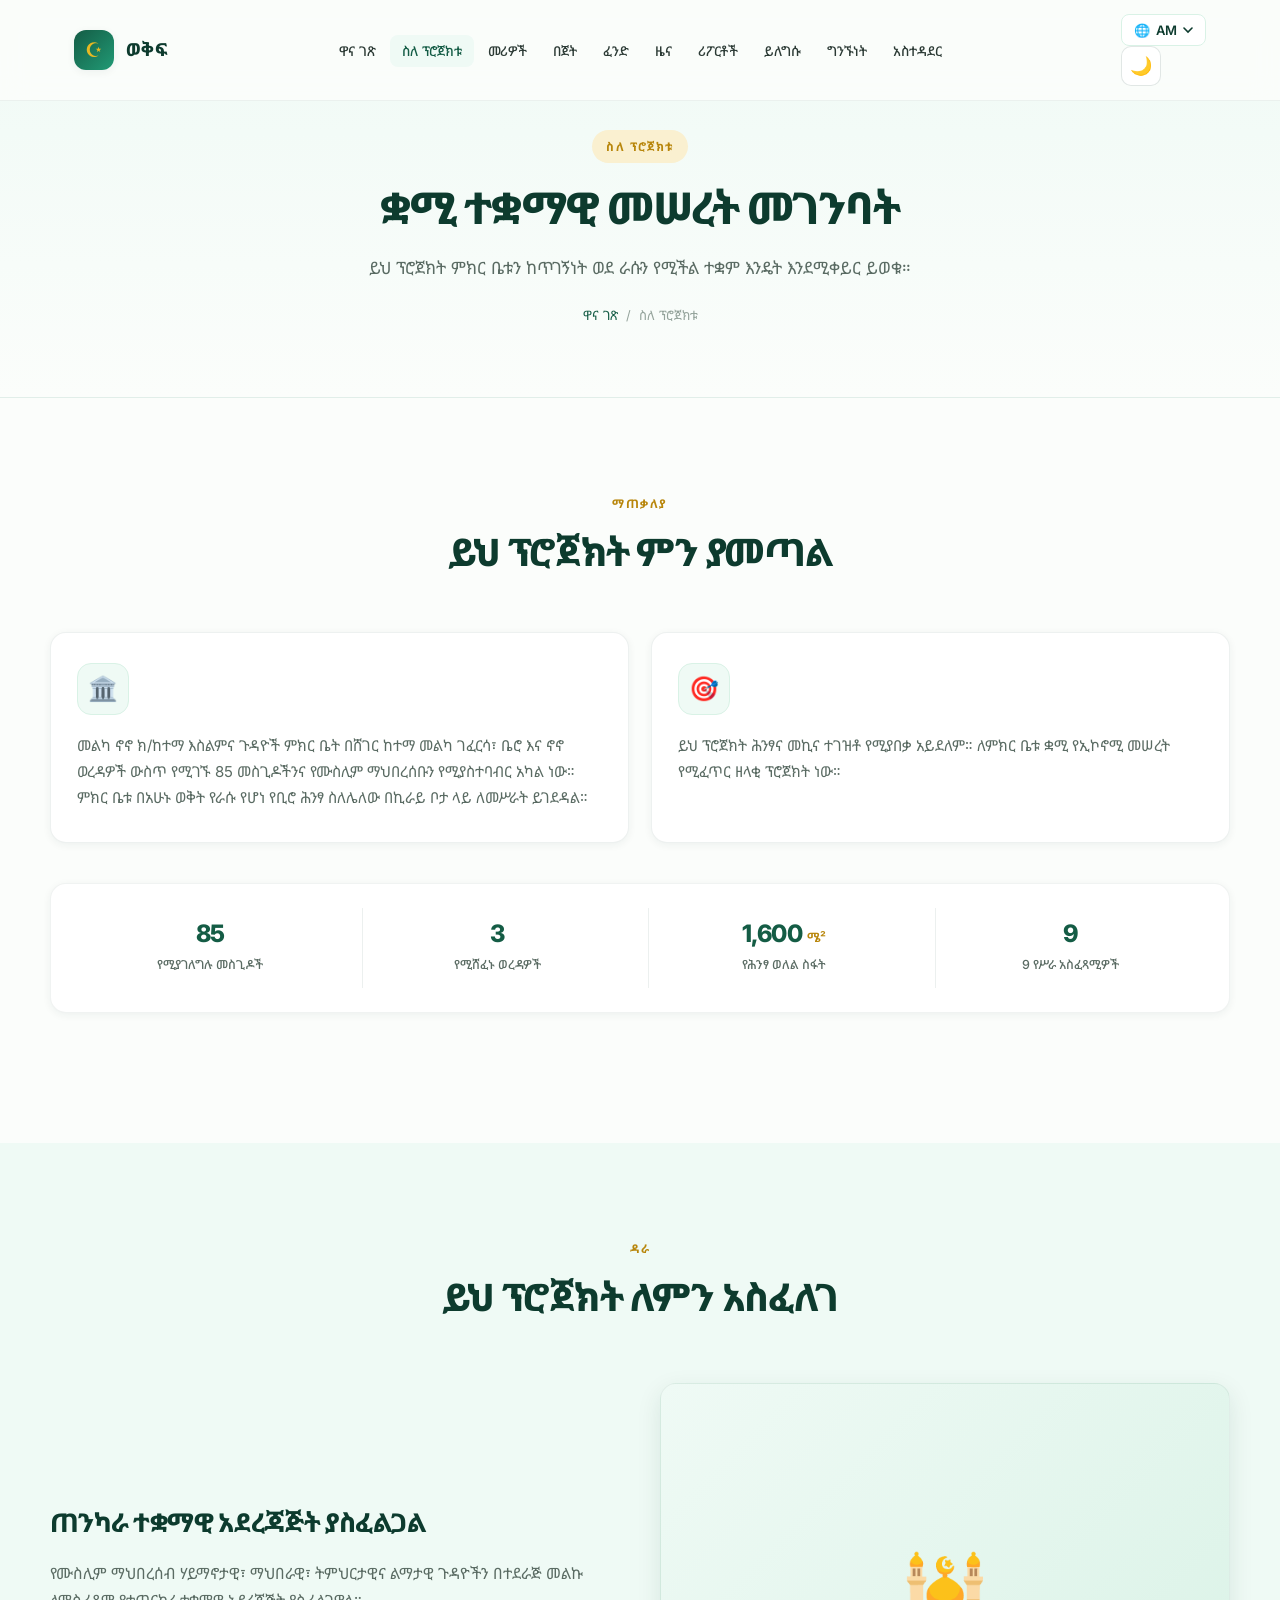
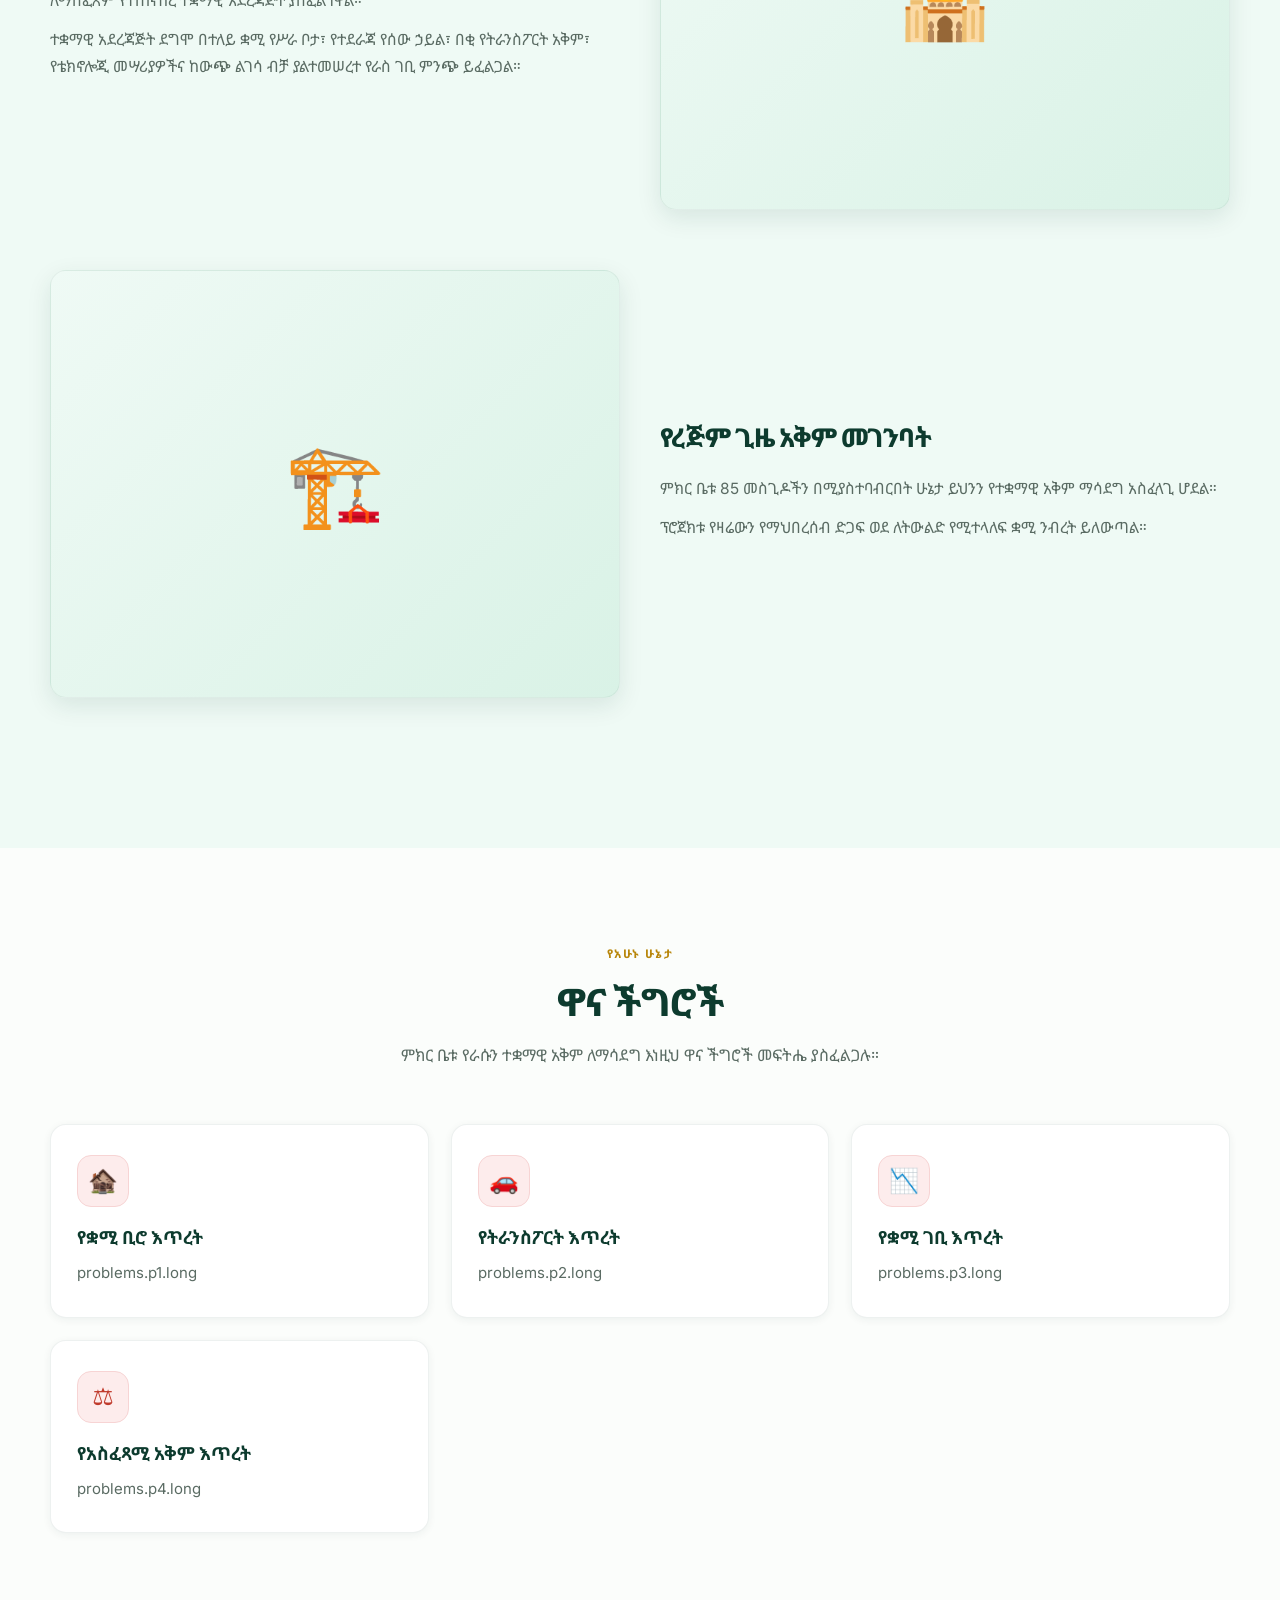
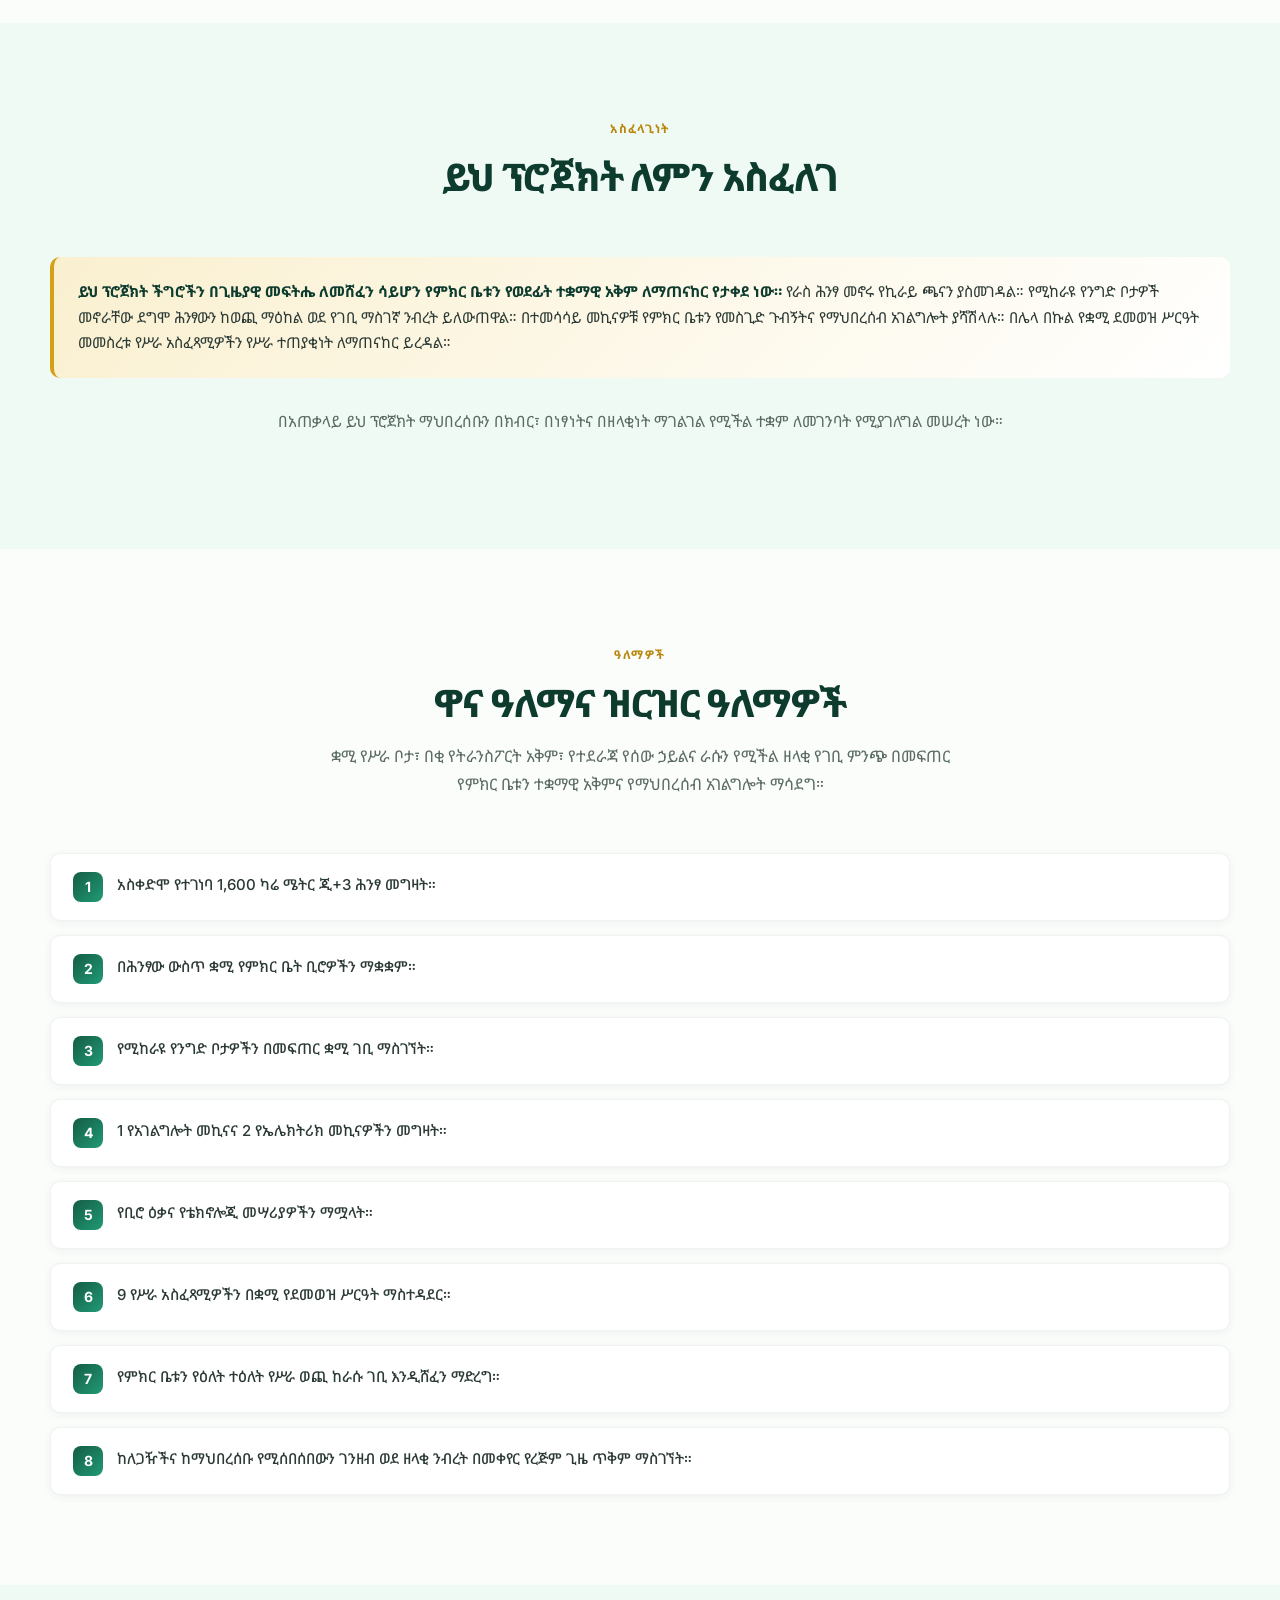
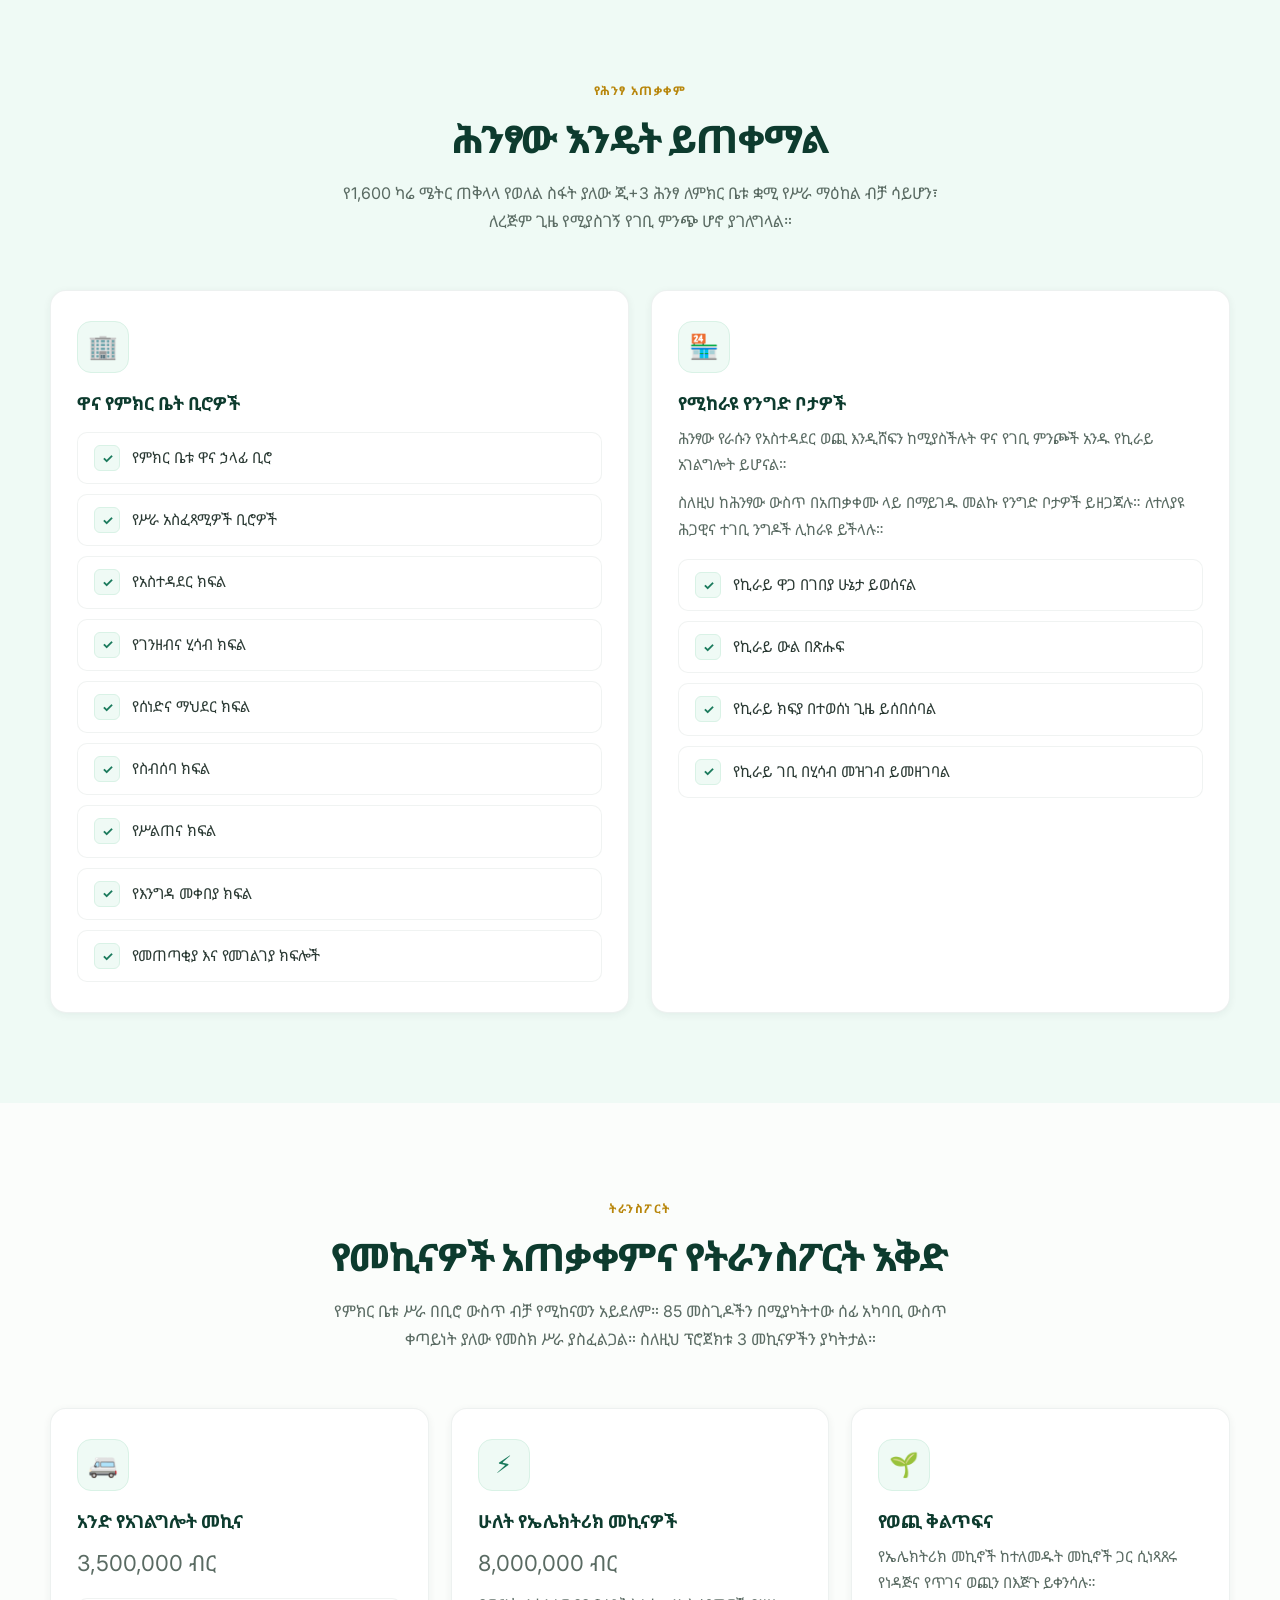
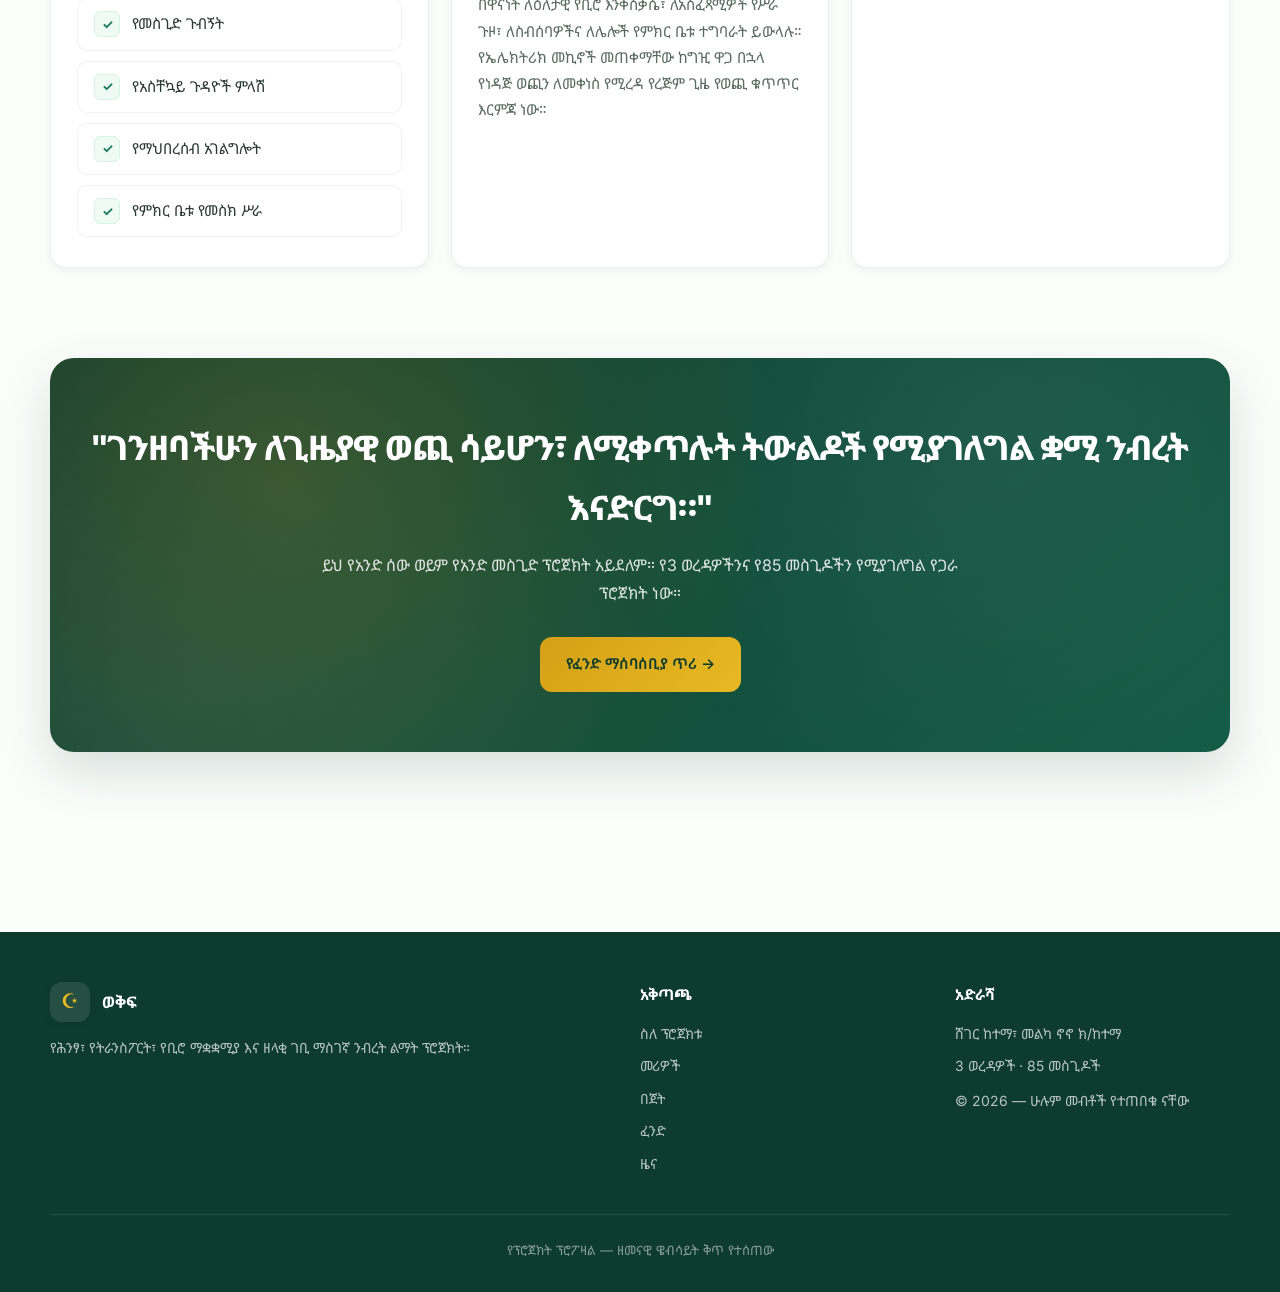
==== commit c702ccc0: "Add files via upload" ====
--- a/about.html
+++ b/about.html
@@ -358,9 +358,11 @@
 
     <div id="site-footer"></div>
 
-    <script src="js/translations.js"></script>
+        <script src="js/translations.js"></script>
     <script src="js/i18n.js"></script>
+    <script src="js/theme.js"></script>      <!-- ⬅️ አዲስ -->
     <script src="js/layout.js"></script>
     <script src="js/main.js"></script>
+    <!-- ... other scripts ... -->
   </body>
 </html>
--- a/css/style.css
+++ b/css/style.css
@@ -3917,4 +3917,1287 @@
   .structure-node.top {
     font-size: 12.5px;
   }
+}
+/* ============================================================
+   MOBILE NAVIGATION MENU — Beautiful Dropdown
+   ============================================================ */
+
+@media (max-width: 860px) {
+
+  /* ---- Mobile menu container (slide down from navbar) ---- */
+  .nav-links {
+    display: none !important;
+    position: absolute;
+    top: 100%;
+    left: 0;
+    right: 0;
+    background: var(--white);
+    flex-direction: column;
+    padding: 12px 14px 18px !important;
+    gap: 4px !important;
+    box-shadow: 0 12px 32px rgba(13, 59, 46, 0.15);
+    border-bottom: 1px solid rgba(13, 59, 46, 0.08);
+    border-radius: 0 0 20px 20px;
+    max-height: calc(100vh - 70px);
+    overflow-y: auto;
+    animation: menuSlideDown 0.3s cubic-bezier(0.34, 1.56, 0.64, 1);
+    z-index: 99;
+  }
+
+  .nav-links.open {
+    display: flex !important;
+  }
+
+  @keyframes menuSlideDown {
+    from {
+      opacity: 0;
+      transform: translateY(-10px);
+    }
+    to {
+      opacity: 1;
+      transform: translateY(0);
+    }
+  }
+
+  /* ---- Each menu item ---- */
+  .nav-links li {
+    list-style: none;
+    width: 100%;
+    animation: menuItemFade 0.4s ease backwards;
+  }
+
+  /* Staggered animation for each item */
+  .nav-links li:nth-child(1) { animation-delay: 0.04s; }
+  .nav-links li:nth-child(2) { animation-delay: 0.08s; }
+  .nav-links li:nth-child(3) { animation-delay: 0.12s; }
+  .nav-links li:nth-child(4) { animation-delay: 0.16s; }
+  .nav-links li:nth-child(5) { animation-delay: 0.20s; }
+  .nav-links li:nth-child(6) { animation-delay: 0.24s; }
+  .nav-links li:nth-child(7) { animation-delay: 0.28s; }
+  .nav-links li:nth-child(8) { animation-delay: 0.32s; }
+  .nav-links li:nth-child(9) { animation-delay: 0.36s; }
+  .nav-links li:nth-child(10) { animation-delay: 0.40s; }
+
+  @keyframes menuItemFade {
+    from {
+      opacity: 0;
+      transform: translateX(-10px);
+    }
+    to {
+      opacity: 1;
+      transform: translateX(0);
+    }
+  }
+
+  /* ---- Menu links — beautiful card style ---- */
+  .nav-links a {
+    display: flex !important;
+    align-items: center !important;
+    gap: 12px !important;
+    padding: 14px 18px !important;
+    width: 100% !important;
+    font-size: 15px !important;
+    font-weight: 600 !important;
+    color: var(--ink700) !important;
+    text-decoration: none;
+    border-radius: 12px !important;
+    background: #fafcfb;
+    border: 1px solid rgba(13, 59, 46, 0.06);
+    transition: all 0.2s ease;
+    position: relative;
+    overflow: hidden;
+  }
+
+  /* Left accent bar */
+  .nav-links a::before {
+    content: '';
+    position: absolute;
+    left: 0;
+    top: 50%;
+    transform: translateY(-50%) scaleY(0);
+    width: 4px;
+    height: 60%;
+    background: linear-gradient(180deg, var(--g600), var(--gd500));
+    border-radius: 0 4px 4px 0;
+    transition: transform 0.25s ease;
+  }
+
+  .nav-links a:hover {
+    background: var(--g50);
+    border-color: var(--g100);
+    color: var(--g700) !important;
+    transform: translateX(4px);
+  }
+
+  .nav-links a:hover::before {
+    transform: translateY(-50%) scaleY(1);
+  }
+
+  .nav-links a:active {
+    transform: translateX(4px) scale(0.98);
+  }
+
+  /* ---- Active page — highlighted beautifully ---- */
+  .nav-links a.active {
+    background: linear-gradient(135deg, var(--g700), var(--g500)) !important;
+    color: var(--white) !important;
+    border-color: transparent !important;
+    box-shadow: 0 6px 16px rgba(26, 122, 92, 0.3);
+    font-weight: 700 !important;
+  }
+
+  .nav-links a.active::before {
+    background: var(--gd400);
+    transform: translateY(-50%) scaleY(1);
+  }
+
+  /* Add a checkmark or dot for active */
+  .nav-links a.active::after {
+    content: '✓';
+    position: absolute;
+    right: 16px;
+    top: 50%;
+    transform: translateY(-50%);
+    font-size: 16px;
+    font-weight: 700;
+    color: var(--gd400);
+    opacity: 0.9;
+  }
+
+  /* ---- Icons (if any) ---- */
+  .nav-links a .nav-icon {
+    width: 20px;
+    height: 20px;
+    flex-shrink: 0;
+    display: grid;
+    place-items: center;
+    font-size: 16px;
+  }
+
+  /* ---- Language switcher — move to top of menu ---- */
+  .nav-links + .lang-switcher {
+    display: flex;
+    justify-content: center;
+    margin: 8px 14px 0;
+    padding-top: 14px;
+    border-top: 1px solid rgba(13, 59, 46, 0.08);
+  }
+
+  /* ---- Divider between sections ---- */
+  .nav-links .menu-divider {
+    height: 1px;
+    background: rgba(13, 59, 46, 0.08);
+    margin: 8px 4px;
+    border-radius: 1px;
+  }
+
+  /* ---- Backdrop (dim content behind menu) ---- */
+  .nav-links::before {
+    content: '';
+    position: fixed;
+    top: 70px;
+    left: 0;
+    right: 0;
+    bottom: 0;
+    background: rgba(13, 59, 46, 0.4);
+    backdrop-filter: blur(2px);
+    -webkit-backdrop-filter: blur(2px);
+    opacity: 0;
+    visibility: hidden;
+    transition: opacity 0.3s ease, visibility 0.3s ease;
+    z-index: -1;
+    pointer-events: none;
+  }
+
+  .nav-links.open::before {
+    opacity: 1;
+    visibility: visible;
+    pointer-events: auto;
+  }
+}
+
+/* ---- Small phones ---- */
+@media (max-width: 480px) {
+  .nav-links {
+    padding: 10px 12px 14px !important;
+    border-radius: 0 0 16px 16px;
+  }
+
+  .nav-links a {
+    padding: 12px 16px !important;
+    font-size: 14px !important;
+    gap: 10px !important;
+  }
+
+  .nav-links a.active::after {
+    font-size: 14px;
+    right: 14px;
+  }
+}
+/* ============================================================
+   HIDE BRAND SUBTITLE (in navbar)
+   ============================================================ */
+
+/* Hide the subtitle text completely */
+.brand-text small,
+.brand-text .brand-sub,
+.brand small {
+  display: none !important;
+}
+
+/* Make brand name bold & bigger */
+.brand-text > span:first-child {
+  font-size: 18px !important;
+  font-weight: 800 !important;
+  letter-spacing: 0.02em;
+  line-height: 1.2;
+  color: var(--g900);
+}
+
+/* Mobile */
+@media (max-width: 640px) {
+  .brand-text > span:first-child {
+    font-size: 16px !important;
+  }
+}
+
+@media (max-width: 400px) {
+  .brand-text > span:first-child {
+    font-size: 15px !important;
+  }
+}
+/* ============================================================
+   NAVBAR RESPONSIVE — Laptop friendly
+   ------------------------------------------------------------
+   Laptops with long menu names (Oromo) → hamburger
+   Desktop (large) → full menu
+   ============================================================ */
+
+/* ============================================================
+   1) TABLET & SMALL LAPTOP (max 1100px) — HAMBURGER
+   ============================================================ */
+@media (max-width: 1100px) {
+
+  /* Show hamburger */
+  .menu-toggle {
+    display: flex !important;
+    flex-direction: column;
+    gap: 4px;
+    padding: 10px 12px;
+    background: var(--white);
+    border: 1px solid rgba(13, 59, 46, 0.15);
+    border-radius: 10px;
+    cursor: pointer;
+    color: var(--g900);
+    flex-shrink: 0;
+    margin-left: 8px;
+  }
+
+  .menu-toggle span {
+    display: block;
+    width: 20px;
+    height: 2px;
+    background: currentColor;
+    border-radius: 2px;
+    transition: transform 0.3s ease, opacity 0.3s ease;
+  }
+
+  .menu-toggle[aria-expanded="true"] span:nth-child(1) {
+    transform: translateY(6px) rotate(45deg);
+  }
+
+  .menu-toggle[aria-expanded="true"] span:nth-child(2) {
+    opacity: 0;
+  }
+
+  .menu-toggle[aria-expanded="true"] span:nth-child(3) {
+    transform: translateY(-6px) rotate(-45deg);
+  }
+
+  /* Nav links — dropdown menu */
+  .nav-links {
+    display: none !important;
+    position: absolute;
+    top: 100%;
+    left: 0;
+    right: 0;
+    background: var(--white);
+    flex-direction: column !important;
+    padding: 12px 14px 18px !important;
+    gap: 4px !important;
+    box-shadow: 0 12px 32px rgba(13, 59, 46, 0.15);
+    border-bottom: 1px solid rgba(13, 59, 46, 0.08);
+    border-radius: 0 0 20px 20px;
+    max-height: calc(100vh - 70px);
+    overflow-y: auto;
+    animation: menuSlideDown 0.3s cubic-bezier(0.34, 1.56, 0.64, 1);
+    z-index: 99;
+  }
+
+  .nav-links.open {
+    display: flex !important;
+  }
+
+  @keyframes menuSlideDown {
+    from { opacity: 0; transform: translateY(-10px); }
+    to   { opacity: 1; transform: translateY(0); }
+  }
+
+  /* Menu items */
+  .nav-links li {
+    list-style: none;
+    width: 100%;
+    animation: menuItemFade 0.4s ease backwards;
+  }
+
+  .nav-links li:nth-child(1)  { animation-delay: 0.03s; }
+  .nav-links li:nth-child(2)  { animation-delay: 0.06s; }
+  .nav-links li:nth-child(3)  { animation-delay: 0.09s; }
+  .nav-links li:nth-child(4)  { animation-delay: 0.12s; }
+  .nav-links li:nth-child(5)  { animation-delay: 0.15s; }
+  .nav-links li:nth-child(6)  { animation-delay: 0.18s; }
+  .nav-links li:nth-child(7)  { animation-delay: 0.21s; }
+  .nav-links li:nth-child(8)  { animation-delay: 0.24s; }
+  .nav-links li:nth-child(9)  { animation-delay: 0.27s; }
+  .nav-links li:nth-child(10) { animation-delay: 0.30s; }
+
+  @keyframes menuItemFade {
+    from { opacity: 0; transform: translateX(-10px); }
+    to   { opacity: 1; transform: translateX(0); }
+  }
+
+  /* Menu links */
+  .nav-links a {
+    display: flex !important;
+    align-items: center !important;
+    gap: 12px !important;
+    padding: 14px 18px !important;
+    width: 100% !important;
+    font-size: 15px !important;
+    font-weight: 600 !important;
+    color: var(--ink700) !important;
+    text-decoration: none;
+    border-radius: 12px !important;
+    background: #fafcfb;
+    border: 1px solid rgba(13, 59, 46, 0.06);
+    transition: all 0.2s ease;
+    position: relative;
+    overflow: hidden;
+  }
+
+  .nav-links a::before {
+    content: '';
+    position: absolute;
+    left: 0;
+    top: 50%;
+    transform: translateY(-50%) scaleY(0);
+    width: 4px;
+    height: 60%;
+    background: linear-gradient(180deg, var(--g600), var(--gd500));
+    border-radius: 0 4px 4px 0;
+    transition: transform 0.25s ease;
+  }
+
+  .nav-links a:hover {
+    background: var(--g50);
+    border-color: var(--g100);
+    color: var(--g700) !important;
+    transform: translateX(4px);
+  }
+
+  .nav-links a:hover::before {
+    transform: translateY(-50%) scaleY(1);
+  }
+
+  /* Active */
+  .nav-links a.active {
+    background: linear-gradient(135deg, var(--g700), var(--g500)) !important;
+    color: var(--white) !important;
+    border-color: transparent !important;
+    box-shadow: 0 6px 16px rgba(26, 122, 92, 0.3);
+  }
+
+  .nav-links a.active::before {
+    background: var(--gd400);
+    transform: translateY(-50%) scaleY(1);
+  }
+
+  .nav-links a.active::after {
+    content: '✓';
+    position: absolute;
+    right: 16px;
+    top: 50%;
+    transform: translateY(-50%);
+    font-size: 16px;
+    font-weight: 700;
+    color: var(--gd400);
+  }
+
+  /* Backdrop */
+  .nav-links::before {
+    content: '';
+    position: fixed;
+    top: 70px;
+    left: 0;
+    right: 0;
+    bottom: 0;
+    background: rgba(13, 59, 46, 0.4);
+    backdrop-filter: blur(2px);
+    -webkit-backdrop-filter: blur(2px);
+    opacity: 0;
+    visibility: hidden;
+    transition: opacity 0.3s, visibility 0.3s;
+    z-index: -1;
+    pointer-events: none;
+  }
+
+  .nav-links.open::before {
+    opacity: 1;
+    visibility: visible;
+    pointer-events: auto;
+  }
+}
+
+/* ============================================================
+   2) MEDIUM DESKTOP (861px - 1100px) — Keep brand visible
+   ============================================================ */
+@media (min-width: 861px) and (max-width: 1100px) {
+  .nav-inner {
+    padding: 12px 20px;
+  }
+
+  .brand-text > span:first-child {
+    font-size: 16px;
+  }
+
+  /* Language switcher — compact */
+  .lang-btn {
+    padding: 7px 10px;
+    font-size: 12.5px;
+  }
+}
+
+/* ============================================================
+   3) VERY SMALL LAPTOP / TABLET (max 860px) — same as before
+   ============================================================ */
+@media (max-width: 860px) {
+  .nav-inner {
+    padding: 12px 16px;
+  }
+
+  .brand-text > span:first-child {
+    font-size: 15px;
+  }
+
+  .brand-mark {
+    width: 36px;
+    height: 36px;
+    font-size: 18px;
+  }
+}
+
+/* ============================================================
+   4) DESKTOP — FULL HORIZONTAL MENU (>1100px)
+   ============================================================ */
+@media (min-width: 1101px) {
+  .menu-toggle {
+    display: none !important;
+  }
+
+  .nav-links {
+    display: flex !important;
+    position: static !important;
+    background: transparent !important;
+    box-shadow: none !important;
+    padding: 0 !important;
+    flex-direction: row !important;
+    gap: 2px !important;
+    max-height: none !important;
+    overflow: visible !important;
+    border-radius: 0 !important;
+  }
+
+  .nav-links a {
+    padding: 8px 12px !important;
+    font-size: 13.5px !important;
+    background: transparent !important;
+    border: none !important;
+    border-radius: 8px !important;
+    color: var(--ink700) !important;
+  }
+
+  .nav-links a:hover {
+    background: var(--g50) !important;
+    color: var(--g700) !important;
+    transform: none !important;
+  }
+
+  .nav-links a.active {
+    background: var(--g50) !important;
+    color: var(--g700) !important;
+    box-shadow: none !important;
+  }
+
+  .nav-links a::before,
+  .nav-links a::after {
+    display: none !important;
+  }
+
+  .nav-links li {
+    animation: none !important;
+  }
+
+  .nav-links::before {
+    display: none !important;
+  }
+
+  /* Hide icons on desktop for cleaner look */
+  .nav-links .nav-icon {
+    display: none;
+  }
+}
+
+/* ============================================================
+   5) LANGUAGE SWITCHER — Keep it clean
+   ============================================================ */
+.lang-switcher {
+  flex-shrink: 0;
+}
+
+.lang-btn {
+  white-space: nowrap;
+}
+
+/* On mobile/small screens — smaller */
+@media (max-width: 860px) {
+  .lang-btn {
+    padding: 7px 10px;
+    font-size: 12px;
+  }
+
+  .lang-current {
+    font-size: 12px;
+  }
+}
+
+/* RTL support for Arabic */
+[dir="rtl"] .menu-toggle {
+  margin-left: 0;
+  margin-right: 8px;
+}
+/* ============================================================
+   HERO TITLE — Adjust for 2-line layout
+   ============================================================ */
+
+/* Ensure title.1 is on its own line */
+.hero h1 span[data-i18n="hero.title.1"] {
+  display: block;
+  margin-bottom: 8px;
+}
+
+/* Title.2 with gradient accent — make it prominent */
+.hero h1 .accent {
+  display: block;
+  line-height: 1.25;
+}
+
+/* Empty title.3 shouldn't add space */
+.hero h1 span[data-i18n="hero.title.3"]:empty {
+  display: none;
+}
+
+/* Mobile adjustments */
+@media (max-width: 640px) {
+  .hero h1 {
+    font-size: clamp(24px, 6vw, 32px) !important;
+    line-height: 1.3 !important;
+  }
+
+  .hero h1 span[data-i18n="hero.title.1"] {
+    font-size: 0.75em !important;
+    margin-bottom: 6px;
+  }
+}
+/* ============================================================
+   THEME SYSTEM — Light + Dark Mode
+   ============================================================ */
+
+/* ---- DARK MODE VARIABLES ---- */
+[data-theme="dark"] {
+  /* Base colors — inverted */
+  --paper:     #0a1512;
+  --white:     #14221d;
+
+  /* Text colors */
+  --ink-900:   #e8f4ef;
+  --ink-700:   #c4d4cd;
+  --ink-500:   #8a9b94;
+  --ink-300:   #5a6b63;
+
+  /* Green palette — flipped for dark bg */
+  --g-900:     #a8e6c9;   /* headings become light */
+  --g-700:     #6ee7b7;
+  --g-600:     #4db890;
+  --g-500:     #34d399;
+  --g-100:     #1a3d33;   /* borders become dark */
+  --g-50:      #0f2420;   /* hover becomes very dark */
+
+  /* Gold palette — brighter for dark */
+  --gd-600:    #f0c94a;
+  --gd-500:    #e8b923;
+  --gd-400:    #ffd966;
+  --gd-100:    #3d3220;
+
+  /* Shadows — lighter in dark */
+  --sh-sm:     0 2px 8px rgba(0, 0, 0, 0.4);
+  --sh:        0 8px 24px rgba(0, 0, 0, 0.5);
+  --sh-lg:     0 20px 50px rgba(0, 0, 0, 0.6);
+}
+
+/* ---- Smooth transitions ---- */
+html {
+  transition: background-color 0.3s ease, color 0.3s ease;
+}
+
+body,
+.card,
+.admin-panel,
+.admin-sidebar,
+.dash-stat,
+.news-card,
+.report-card,
+.committee-card,
+.leader-card,
+.value-card,
+.bank-card,
+.contact-card,
+.tier,
+.process-item,
+.objectives li,
+.bullet-list li,
+.table-wrap,
+.modal,
+input,
+select,
+textarea,
+button {
+  transition: background-color 0.3s ease, color 0.3s ease, border-color 0.3s ease;
+}
+
+/* ============================================================
+   THEME TOGGLE BUTTON
+   ============================================================ */
+.theme-toggle {
+  width: 40px;
+  height: 40px;
+  border-radius: 10px;
+  border: 1px solid rgba(13, 59, 46, 0.12);
+  background: var(--white);
+  color: var(--g-900);
+  display: grid;
+  place-items: center;
+  cursor: pointer;
+  font-size: 18px;
+  transition: all 0.25s ease;
+  margin-left: 8px;
+  flex-shrink: 0;
+  position: relative;
+  overflow: hidden;
+}
+
+.theme-toggle:hover {
+  border-color: var(--g-500);
+  transform: translateY(-1px);
+  box-shadow: 0 4px 12px rgba(33, 154, 117, 0.15);
+}
+
+.theme-toggle:active {
+  transform: translateY(0) scale(0.95);
+}
+
+.theme-toggle .theme-icon {
+  display: block;
+  transition: transform 0.5s cubic-bezier(0.34, 1.56, 0.64, 1);
+  line-height: 1;
+}
+
+.theme-toggle:hover .theme-icon {
+  transform: rotate(20deg) scale(1.1);
+}
+
+/* When in dark mode, rotate icon */
+[data-theme="dark"] .theme-toggle .theme-icon {
+  transform: rotate(180deg);
+}
+
+[data-theme="dark"] .theme-toggle:hover .theme-icon {
+  transform: rotate(200deg) scale(1.1);
+}
+
+/* ============================================================
+   DARK MODE — Specific component overrides
+   ============================================================ */
+
+/* Navigation */
+[data-theme="dark"] .nav {
+  background: rgba(10, 21, 18, 0.9);
+  border-bottom-color: rgba(168, 230, 201, 0.08);
+}
+
+[data-theme="dark"] .nav-links a:hover {
+  background: rgba(52, 211, 153, 0.1);
+}
+
+/* Hero */
+[data-theme="dark"] .hero {
+  background:
+    radial-gradient(circle at 15% 20%, rgba(52, 211, 153, 0.15), transparent 45%),
+    radial-gradient(circle at 85% 80%, rgba(232, 185, 35, 0.1), transparent 45%),
+    linear-gradient(180deg, var(--g-50) 0%, var(--paper) 100%);
+}
+
+[data-theme="dark"] .hero::before {
+  background-image:
+    linear-gradient(rgba(168, 230, 201, 0.04) 1px, transparent 1px),
+    linear-gradient(90deg, rgba(168, 230, 201, 0.04) 1px, transparent 1px);
+}
+
+/* Eyebrow badge */
+[data-theme="dark"] .eyebrow {
+  background: var(--g-50);
+  border-color: var(--g-100);
+}
+
+/* Stat cards */
+[data-theme="dark"] .stat,
+[data-theme="dark"] .dash-stat {
+  background: var(--white);
+  border-color: rgba(168, 230, 201, 0.08);
+}
+
+/* Cards */
+[data-theme="dark"] .card {
+  background: var(--white);
+  border-color: rgba(168, 230, 201, 0.08);
+}
+
+[data-theme="dark"] .card:hover {
+  border-color: var(--g-100);
+}
+
+[data-theme="dark"] .card-icon {
+  background: var(--g-50);
+  border-color: var(--g-100);
+}
+
+[data-theme="dark"] .card.problem .card-icon {
+  background: rgba(231, 76, 60, 0.15);
+  color: #ff6b6b;
+  border-color: rgba(231, 76, 60, 0.2);
+}
+
+/* Section tags */
+[data-theme="dark"] .section-tag {
+  color: var(--gd-400);
+}
+
+/* Problem cards */
+[data-theme="dark"] .card.problem {
+  background: var(--white);
+}
+
+/* Tables */
+[data-theme="dark"] thead {
+  background: linear-gradient(135deg, #05130f, #0d3b2e);
+}
+
+[data-theme="dark"] tbody tr:hover {
+  background: var(--g-50);
+}
+
+[data-theme="dark"] tbody td {
+  border-bottom-color: rgba(168, 230, 201, 0.08);
+}
+
+[data-theme="dark"] tbody tr.total {
+  background: var(--gd-100);
+}
+
+[data-theme="dark"] tbody tr.total td {
+  color: var(--gd-400);
+}
+
+/* CTA banner — stays dark green but adjust */
+[data-theme="dark"] .cta-banner {
+  background:
+    radial-gradient(circle at 20% 30%, rgba(232, 185, 35, 0.15), transparent 50%),
+    linear-gradient(135deg, #05130f, #0d3b2e);
+}
+
+/* Footer */
+[data-theme="dark"] footer {
+  background: #05130f;
+  border-top: 1px solid rgba(168, 230, 201, 0.08);
+}
+
+[data-theme="dark"] .footer-brand .brand-mark {
+  background: rgba(168, 230, 201, 0.1);
+}
+
+/* Form inputs */
+[data-theme="dark"] .form-input,
+[data-theme="dark"] .form-textarea,
+[data-theme="dark"] .form-select {
+  background: #0a1a16;
+  border-color: rgba(168, 230, 201, 0.15);
+  color: var(--ink-900);
+}
+
+[data-theme="dark"] .form-input::placeholder,
+[data-theme="dark"] .form-textarea::placeholder {
+  color: var(--ink-500);
+}
+
+[data-theme="dark"] .form-input:focus,
+[data-theme="dark"] .form-textarea:focus,
+[data-theme="dark"] .form-select:focus {
+  border-color: var(--g-500);
+  box-shadow: 0 0 0 4px rgba(52, 211, 153, 0.15);
+  background: #0f2420;
+}
+
+/* Buttons */
+[data-theme="dark"] .btn-ghost {
+  background: var(--white);
+  border-color: rgba(168, 230, 201, 0.15);
+  color: var(--ink-900);
+}
+
+[data-theme="dark"] .btn-ghost:hover {
+  border-color: var(--g-500);
+  color: var(--g-500);
+}
+
+[data-theme="dark"] .btn-primary {
+  color: #0a1512;
+}
+
+/* Admin panel */
+[data-theme="dark"] .admin-panel {
+  background: var(--white);
+  border-color: rgba(168, 230, 201, 0.08);
+}
+
+/* Admin layout background */
+[data-theme="dark"] .admin-layout {
+  background: #061210;
+}
+
+[data-theme="dark"] .admin-main {
+  background: #061210;
+}
+
+[data-theme="dark"] .admin-topbar {
+  background: #061210;
+}
+
+/* Login screen — stays dark, but fix input */
+[data-theme="dark"] .login-card {
+  background: var(--white);
+}
+
+[data-theme="dark"] .login-hint {
+  background: var(--gd-100);
+  border-color: var(--gd-500);
+  color: var(--ink-900);
+}
+
+[data-theme="dark"] .login-error {
+  background: rgba(231, 76, 60, 0.15);
+  border-color: rgba(231, 76, 60, 0.3);
+  color: #ff8888;
+}
+
+/* Admin sidebar — stays dark green always, but adjust nav */
+[data-theme="dark"] .admin-sidebar {
+  background: linear-gradient(180deg, #05130f, #020a08);
+}
+
+/* Status badges */
+[data-theme="dark"] .status-badge.approved {
+  background: rgba(26, 122, 74, 0.25);
+  color: #6ee7b7;
+}
+
+[data-theme="dark"] .status-badge.pending {
+  background: rgba(232, 185, 35, 0.2);
+  color: #f0c94a;
+}
+
+[data-theme="dark"] .status-badge.review {
+  background: rgba(26, 95, 168, 0.2);
+  color: #6ea8e0;
+}
+
+[data-theme="dark"] .status-badge.draft {
+  background: rgba(90, 107, 99, 0.25);
+  color: #a0b1a8;
+}
+
+/* Sidebar user */
+[data-theme="dark"] .sidebar-user {
+  border-top-color: rgba(168, 230, 201, 0.08);
+}
+
+/* Activity items */
+[data-theme="dark"] .activity-item:hover {
+  background: rgba(52, 211, 153, 0.05);
+}
+
+/* Messages */
+[data-theme="dark"] .message-card {
+  background: var(--white);
+  border-color: rgba(168, 230, 201, 0.08);
+}
+
+[data-theme="dark"] .message-card.unread {
+  border-inline-start-color: var(--g-500);
+}
+
+/* Settings */
+[data-theme="dark"] .settings-section {
+  background: var(--white);
+  border-color: rgba(168, 230, 201, 0.08);
+}
+
+[data-theme="dark"] .settings-section h3 {
+  border-bottom-color: rgba(168, 230, 201, 0.08);
+}
+
+/* News newsletter */
+[data-theme="dark"] .newsletter {
+  background:
+    radial-gradient(circle at 20% 30%, rgba(232, 185, 35, 0.12), transparent 45%),
+    linear-gradient(135deg, #05130f, #0d3b2e);
+}
+
+/* Bank cards (donate) */
+[data-theme="dark"] .bank-card {
+  background: var(--white);
+  border-color: rgba(168, 230, 201, 0.08);
+}
+
+[data-theme="dark"] .bank-row {
+  border-bottom-color: rgba(168, 230, 201, 0.12);
+}
+
+[data-theme="dark"] .copy-btn {
+  background: var(--g-50);
+  border-color: var(--g-100);
+  color: var(--g-500);
+}
+
+[data-theme="dark"] .copy-btn:hover {
+  background: var(--g-100);
+  color: var(--g-900);
+}
+
+/* Amount options */
+[data-theme="dark"] .amount-option {
+  background: var(--white);
+  border-color: rgba(168, 230, 201, 0.12);
+  color: var(--ink-900);
+}
+
+[data-theme="dark"] .amount-option.selected {
+  background: var(--g-50);
+  border-color: var(--g-500);
+  color: var(--g-500);
+}
+
+/* Location box */
+[data-theme="dark"] .location-box {
+  background: linear-gradient(135deg, var(--g-50), var(--g-100));
+  border-color: var(--g-100);
+}
+
+/* Structure box (leadership) */
+[data-theme="dark"] .structure-box {
+  background: linear-gradient(135deg, var(--g-50), var(--white));
+  border-color: var(--g-100);
+}
+
+[data-theme="dark"] .structure-box::before {
+  background-image:
+    linear-gradient(rgba(168, 230, 201, 0.05) 1px, transparent 1px),
+    linear-gradient(90deg, rgba(168, 230, 201, 0.05) 1px, transparent 1px);
+}
+
+[data-theme="dark"] .structure-node {
+  background: var(--white);
+  border-color: var(--g-100);
+  color: var(--ink-900);
+}
+
+[data-theme="dark"] .structure-node.top {
+  color: #0a1512;
+}
+
+[data-theme="dark"] .structure-level-label {
+  background: var(--white);
+  color: var(--gd-400);
+  border-color: var(--gd-500);
+}
+
+/* Report cards */
+[data-theme="dark"] .report-card {
+  background: var(--white);
+  border-color: rgba(168, 230, 201, 0.08);
+}
+
+/* Progress card */
+[data-theme="dark"] .progress-card {
+  background: var(--white);
+  border-color: rgba(168, 230, 201, 0.08);
+}
+
+[data-theme="dark"] .progress-card .progress-bar {
+  background: var(--g-50);
+  border-color: var(--g-100);
+}
+
+[data-theme="dark"] .pc-stat {
+  background: #0a1a16;
+  border-color: rgba(168, 230, 201, 0.08);
+}
+
+[data-theme="dark"] .pc-stat.green {
+  background: linear-gradient(135deg, var(--g-50), var(--white));
+  border-color: var(--g-100);
+}
+
+[data-theme="dark"] .pc-stat.gold {
+  background: linear-gradient(135deg, var(--gd-100), var(--white));
+  border-color: var(--gd-500);
+}
+
+/* Modal */
+[data-theme="dark"] .modal {
+  background: var(--white);
+}
+
+[data-theme="dark"] .modal-head {
+  background: var(--white);
+  border-bottom-color: rgba(168, 230, 201, 0.08);
+}
+
+[data-theme="dark"] .modal-foot {
+  background: #0a1a16;
+  border-top-color: rgba(168, 230, 201, 0.08);
+}
+
+[data-theme="dark"] .modal-btn {
+  background: var(--white);
+  border-color: rgba(168, 230, 201, 0.15);
+  color: var(--ink-900);
+}
+
+[data-theme="dark"] .modal-btn:hover {
+  border-color: var(--g-500);
+  color: var(--g-500);
+}
+
+/* File dropzone */
+[data-theme="dark"] .file-dropzone {
+  background: #0a1a16;
+  border-color: rgba(168, 230, 201, 0.15);
+}
+
+[data-theme="dark"] .file-dropzone:hover {
+  background: var(--g-50);
+}
+
+/* Status pills */
+[data-theme="dark"] .status-pill {
+  background: var(--white);
+  border-color: rgba(168, 230, 201, 0.12);
+  color: var(--ink-700);
+}
+
+[data-theme="dark"] .status-pill.active.published {
+  background: var(--g-50);
+  color: var(--g-500);
+}
+
+/* Photo upload */
+[data-theme="dark"] .photo-upload {
+  background: #0a1a16;
+  border-color: rgba(168, 230, 201, 0.15);
+}
+
+/* Leader cards */
+[data-theme="dark"] .leader-card {
+  background: var(--white);
+  border-color: rgba(168, 230, 201, 0.08);
+}
+
+/* Committee cards */
+[data-theme="dark"] .committee-card {
+  background: var(--white);
+  border-color: rgba(168, 230, 201, 0.08);
+}
+
+[data-theme="dark"] .committee-members {
+  border-top-color: rgba(168, 230, 201, 0.12);
+}
+
+[data-theme="dark"] .committee-members li .cm-av {
+  background: var(--g-50);
+  color: var(--g-500);
+}
+
+/* Value cards */
+[data-theme="dark"] .value-card {
+  background: var(--white);
+  border-color: rgba(168, 230, 201, 0.08);
+}
+
+[data-theme="dark"] .value-card .vc-icon {
+  background: var(--gd-100);
+  color: var(--gd-400);
+}
+
+/* Hero stats */
+[data-theme="dark"] .stat-num {
+  color: var(--g-500);
+}
+
+[data-theme="dark"] .stat-num small {
+  color: var(--gd-400);
+}
+
+/* Section head h2 */
+[data-theme="dark"] .section-head h2 {
+  color: var(--g-900);
+}
+
+/* Breadcrumb */
+[data-theme="dark"] .breadcrumb a {
+  color: var(--g-500);
+}
+
+[data-theme="dark"] .breadcrumb a:hover {
+  color: var(--gd-400);
+}
+
+/* Page hero */
+[data-theme="dark"] .page-hero {
+  background: linear-gradient(180deg, var(--g-50), var(--paper));
+  border-bottom-color: rgba(168, 230, 201, 0.08);
+}
+
+[data-theme="dark"] .page-tag {
+  background: var(--gd-100);
+  color: var(--gd-400);
+}
+
+/* Callout */
+[data-theme="dark"] .callout {
+  background: linear-gradient(135deg, var(--gd-100), var(--white));
+  border-inline-start-color: var(--gd-500);
+  color: var(--ink-700);
+}
+
+[data-theme="dark"] .callout strong {
+  color: var(--g-900);
+}
+
+/* Lang dropdown */
+[data-theme="dark"] .lang-dropdown {
+  background: var(--white);
+  border-color: var(--g-100);
+}
+
+[data-theme="dark"] .lang-option {
+  color: var(--ink-700);
+}
+
+[data-theme="dark"] .lang-option:hover {
+  background: var(--g-50);
+  color: var(--g-500);
+}
+
+[data-theme="dark"] .lang-option.active {
+  background: var(--g-100);
+  color: var(--g-900);
+}
+
+[data-theme="dark"] .lang-btn {
+  background: var(--white);
+  border-color: var(--g-100);
+  color: var(--g-900);
+}
+
+/* Menu toggle */
+[data-theme="dark"] .menu-toggle {
+  border-color: rgba(168, 230, 201, 0.15);
+  color: var(--g-900);
+}
+
+/* Nav mobile dropdown */
+@media (max-width: 860px) {
+  [data-theme="dark"] .nav-links {
+    background: var(--white);
+    border-bottom-color: rgba(168, 230, 201, 0.08);
+  }
+
+  [data-theme="dark"] .nav-links a {
+    background: #0a1a16;
+    border-color: rgba(168, 230, 201, 0.08);
+  }
+
+  [data-theme="dark"] .nav-links a:hover {
+    background: var(--g-50);
+  }
+
+  [data-theme="dark"] .nav-links a.active {
+    background: linear-gradient(135deg, var(--g-700), var(--g-500)) !important;
+    color: #0a1512 !important;
+  }
+}
+
+/* Theme toggle — dark mode button */
+[data-theme="dark"] .theme-toggle {
+  background: var(--white);
+  border-color: rgba(168, 230, 201, 0.15);
+  color: var(--gd-400);
+}
+
+[data-theme="dark"] .theme-toggle:hover {
+  border-color: var(--gd-400);
+  box-shadow: 0 4px 12px rgba(240, 201, 74, 0.15);
+}
+
+/* ============================================================
+   IMAGE / GRAPHIC adjustments
+   ============================================================ */
+
+/* Hero gradient overlay in dark mode */
+[data-theme="dark"] .hero h1 .accent {
+  background: linear-gradient(120deg, var(--g-500), var(--gd-400));
+  -webkit-background-clip: text;
+  background-clip: text;
+  -webkit-text-fill-color: transparent;
+}
+
+/* ============================================================
+   MOBILE
+   ============================================================ */
+@media (max-width: 860px) {
+  .theme-toggle {
+    width: 36px;
+    height: 36px;
+    font-size: 16px;
+    margin-left: 4px;
+  }
 }
